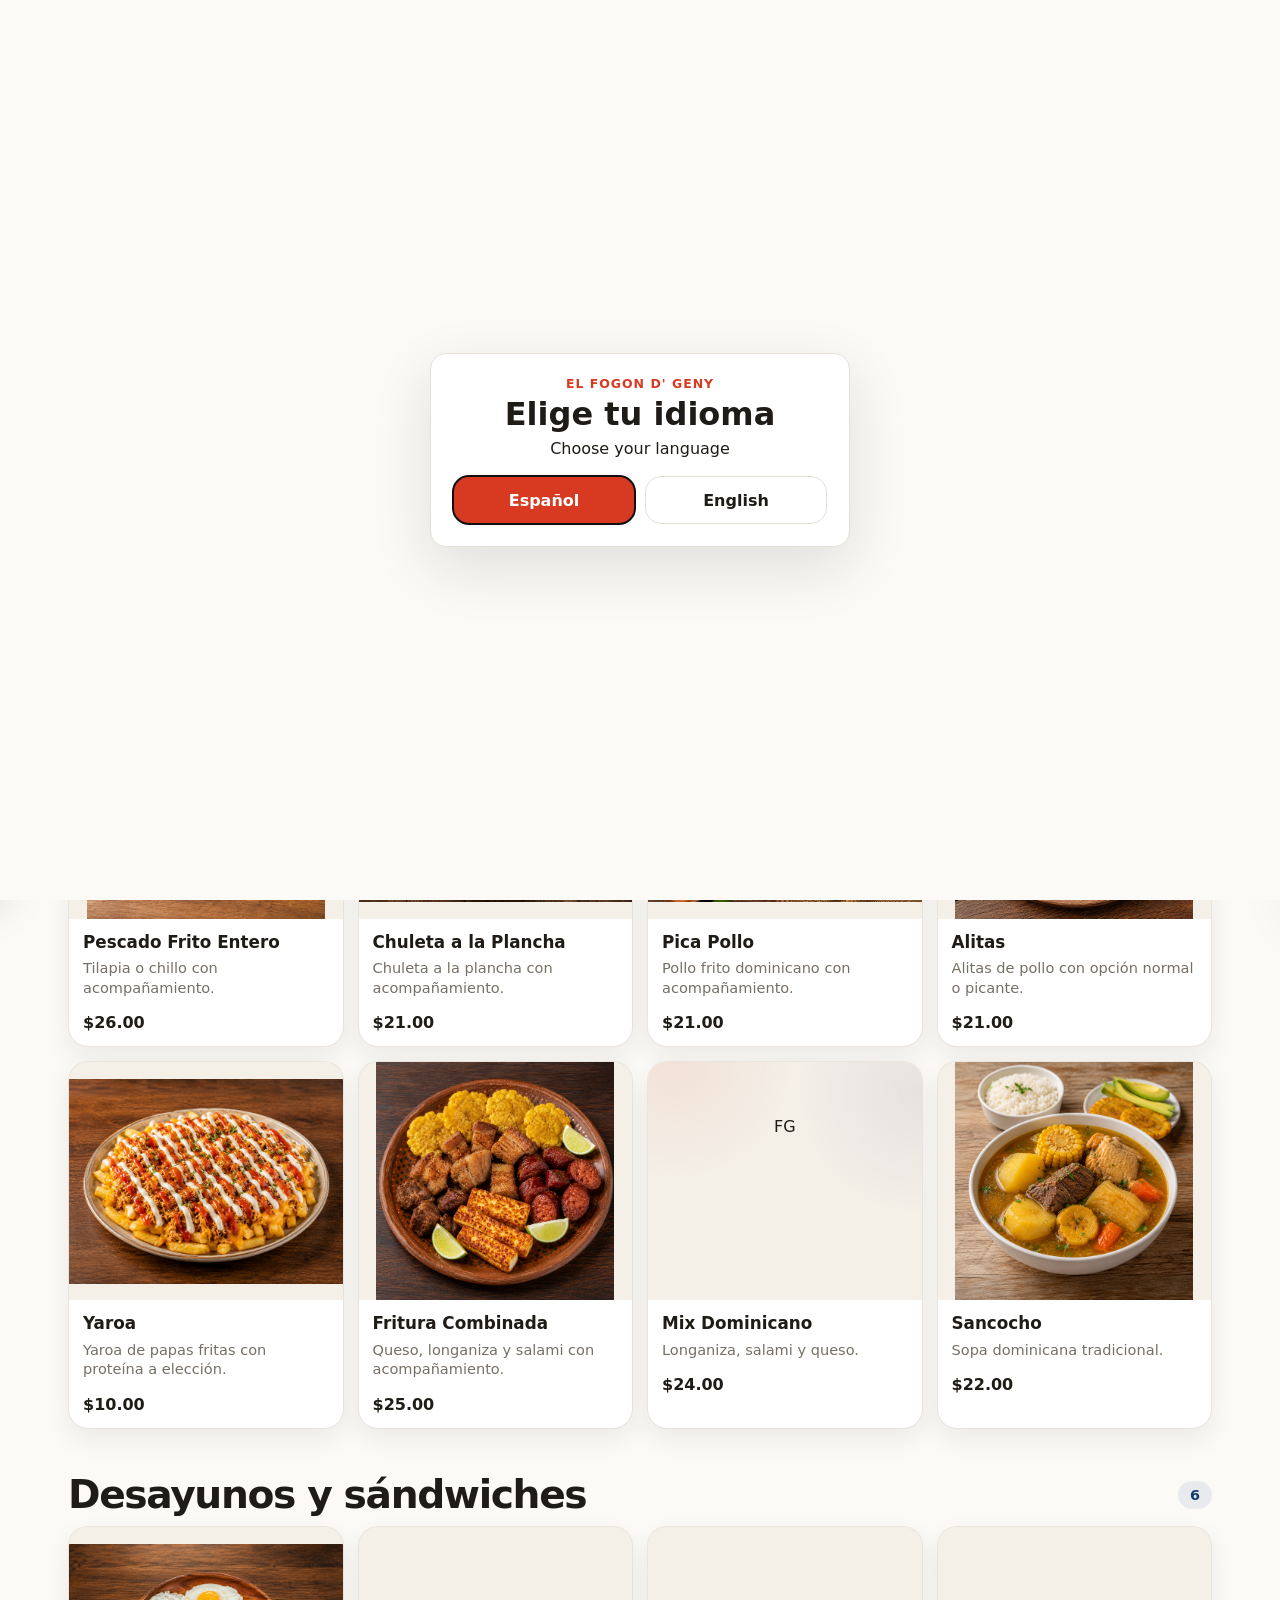
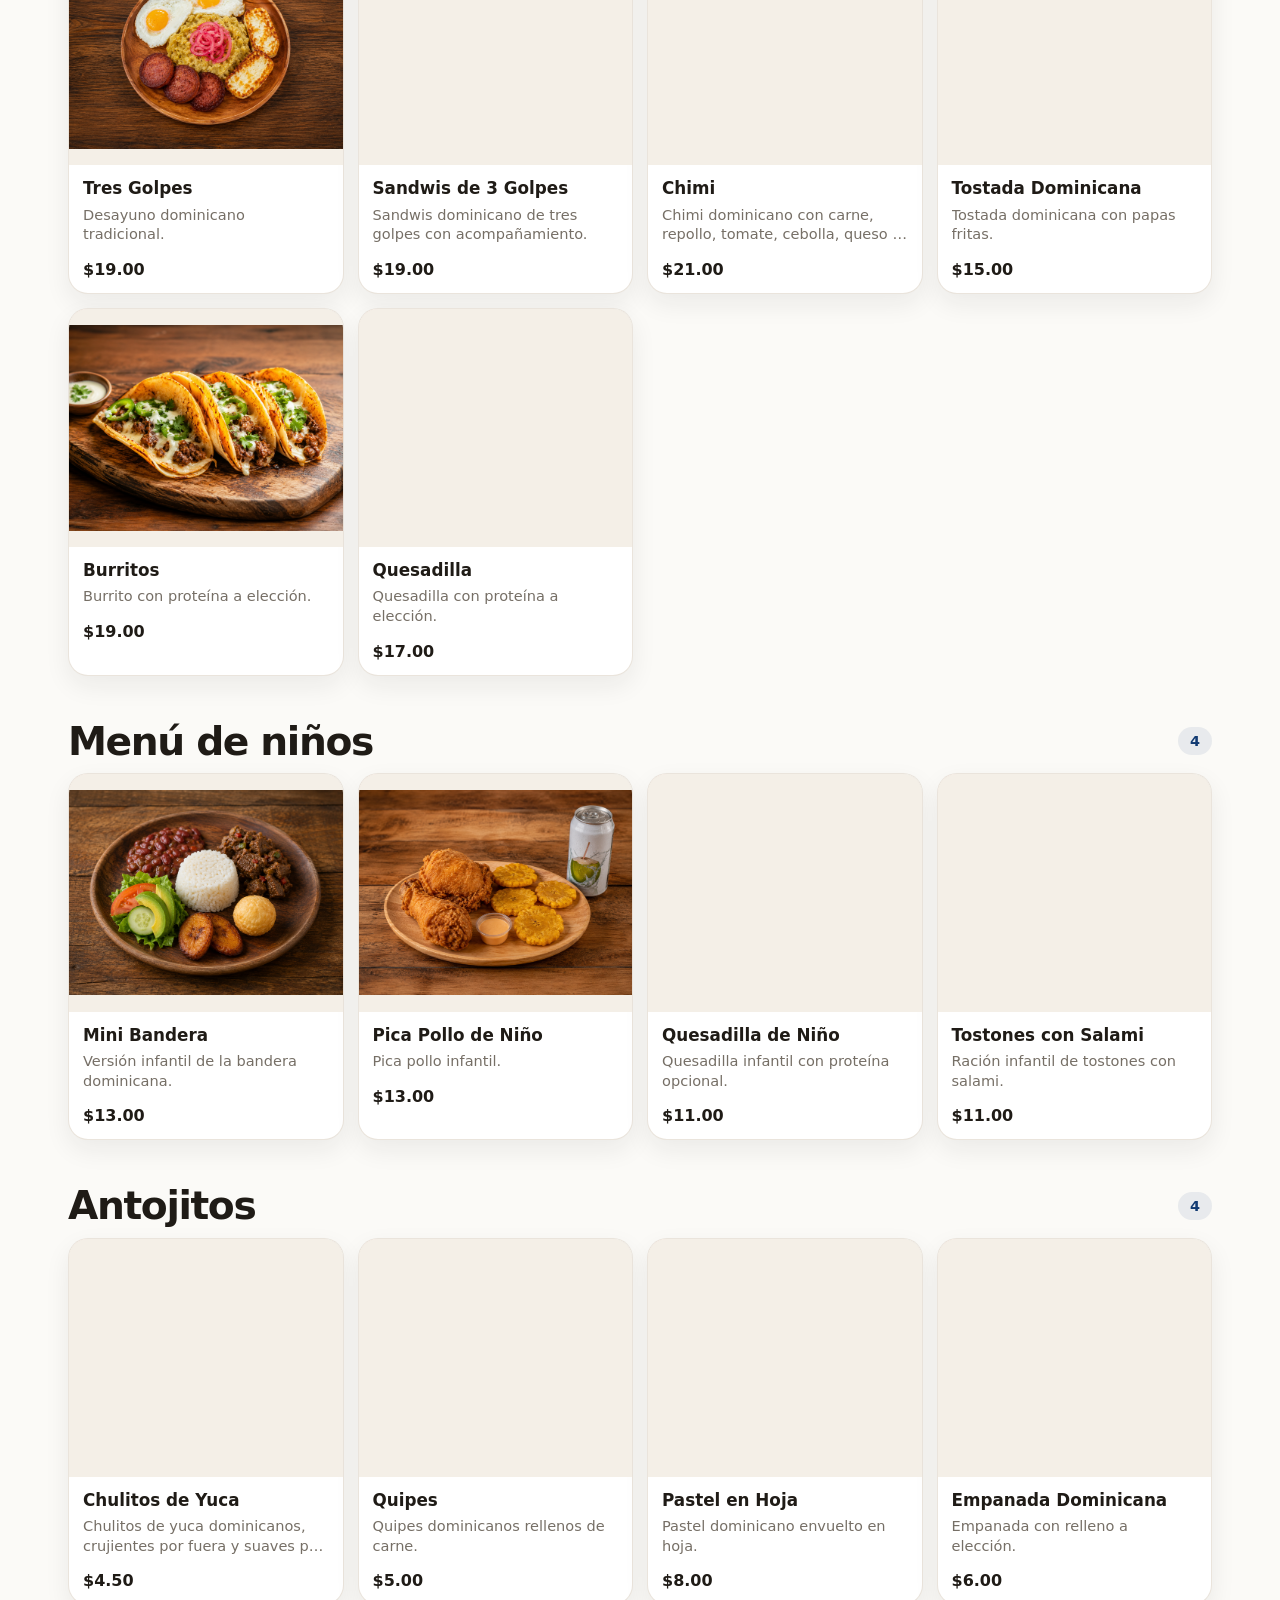
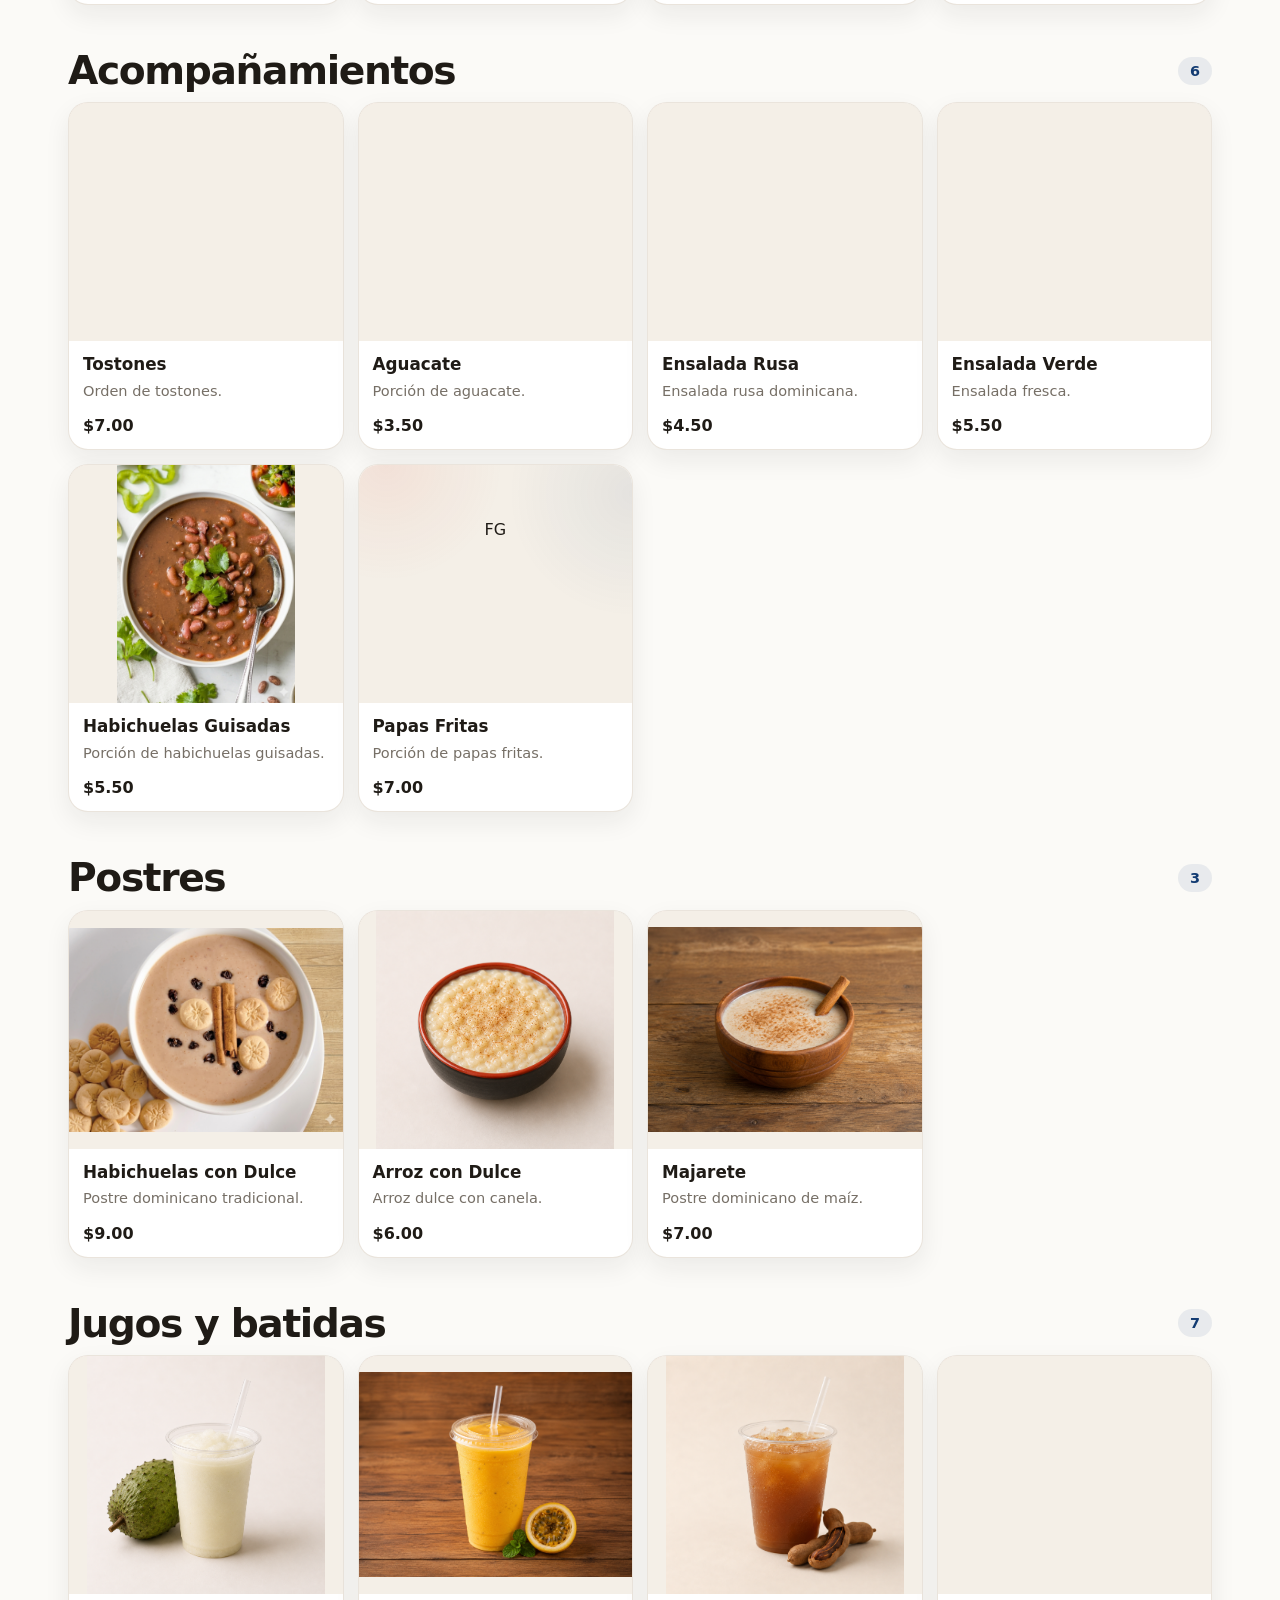
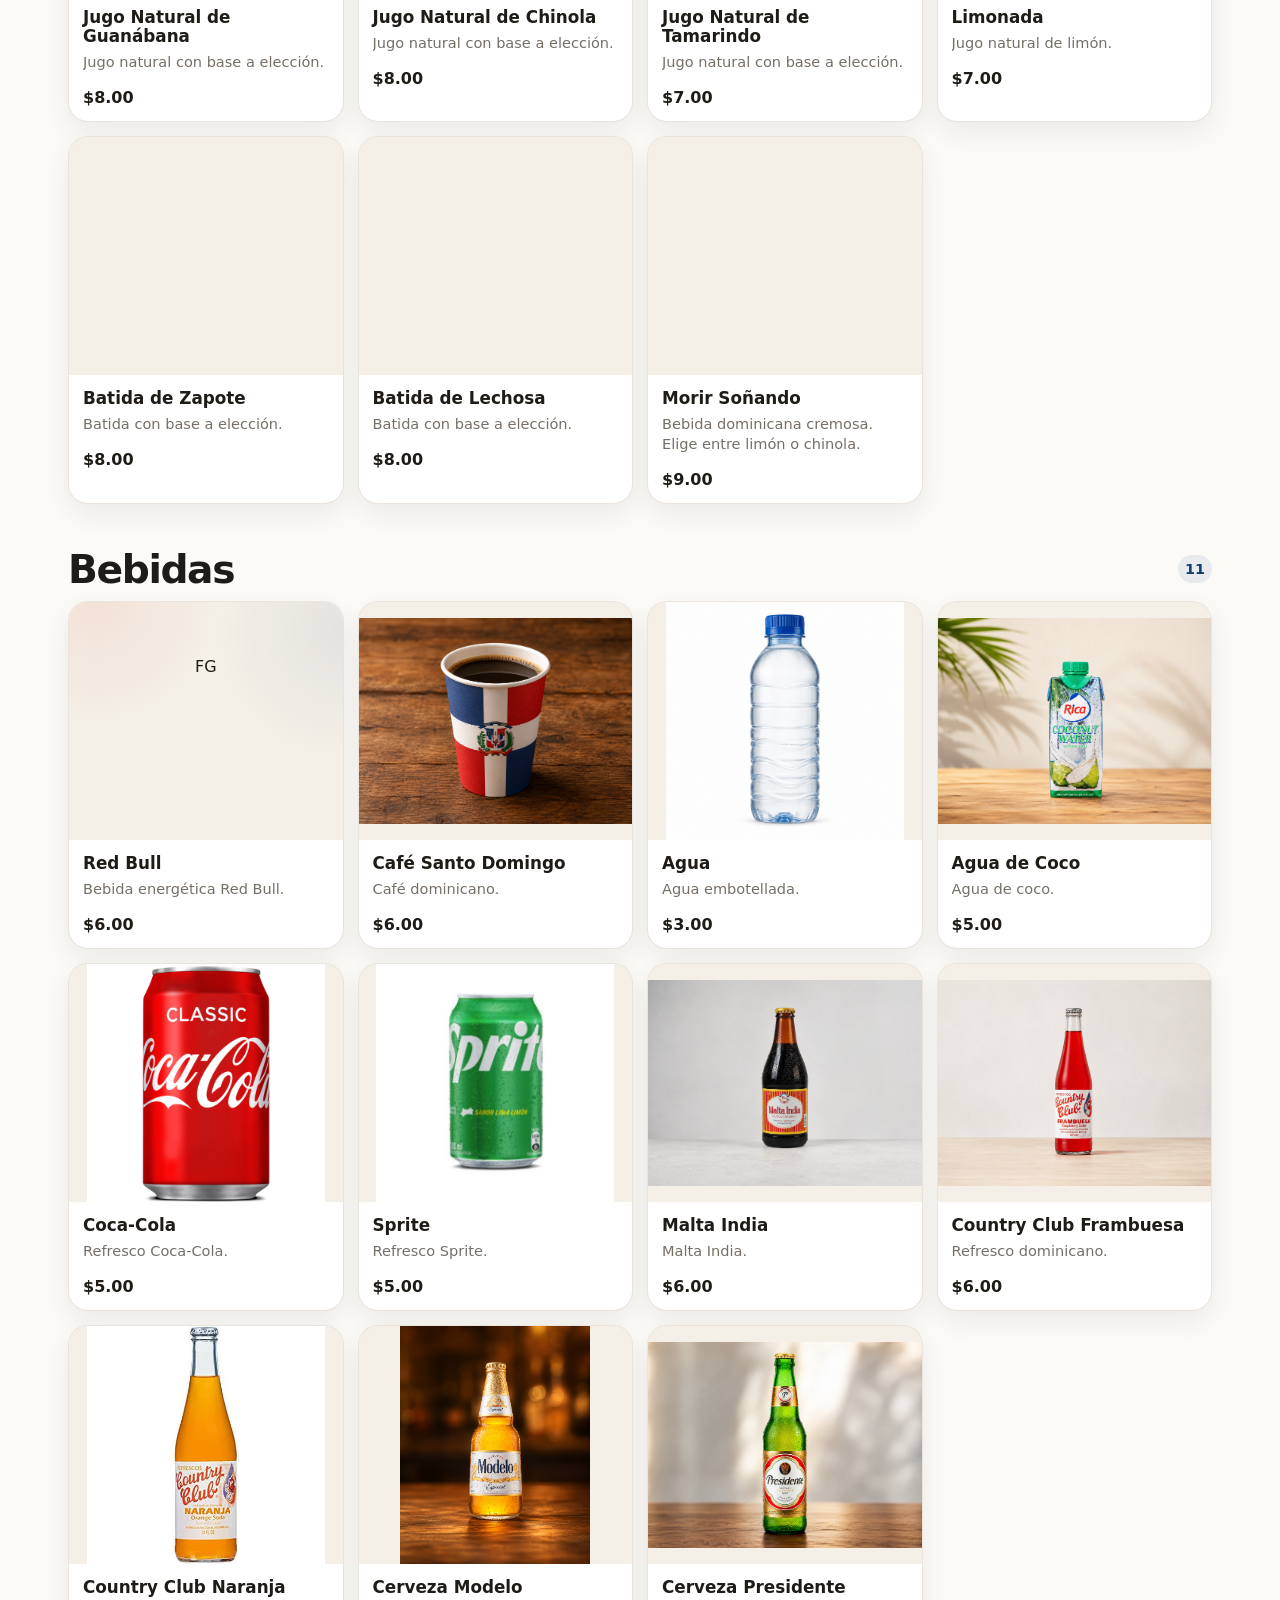
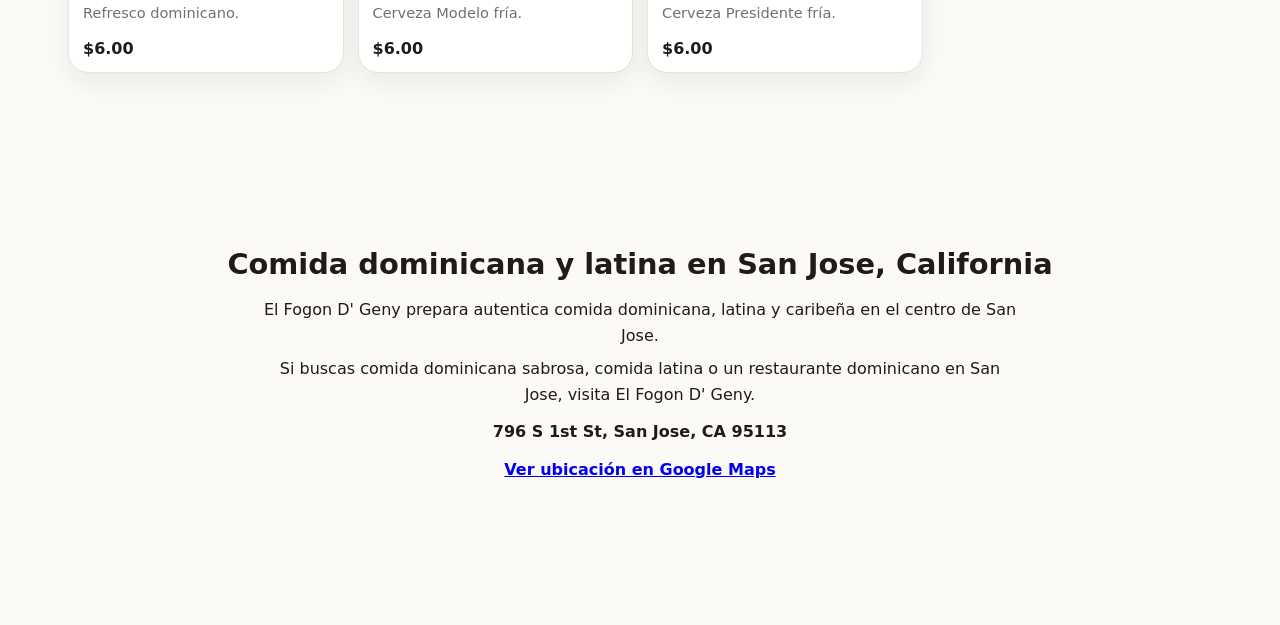
==== index.html @ 8c0c5d0d "Update index.html" ====
<!doctype html>
<html lang="es">
<head>
  <meta charset="utf-8">
  <meta name="viewport" content="width=device-width, initial-scale=1, viewport-fit=cover">
  <meta name="theme-color" content="#fbfaf7">

  <title>Comida Dominicana en San Jose, CA | El Fogon D' Geny</title>
  <meta name="description" content="El Fogon D' Geny ofrece autentica comida dominicana, latina y caribeña en 796 S 1st St, San Jose, CA 95113. Disfruta mofongo, mangu, sancocho, frituras, desayunos y platos tradicionales.">
  <meta name="robots" content="index, follow, max-image-preview:large">
  <link rel="canonical" href="https://el-fongo-geny.github.io/el-fongon-dgeny/">
  <link rel="preconnect" href="https://jjfxjfkomcjgmhjzhwmc.supabase.co" crossorigin>
  <link rel="dns-prefetch" href="//jjfxjfkomcjgmhjzhwmc.supabase.co">

  <meta name="geo.region" content="US-CA">
  <meta name="geo.placename" content="San Jose, California">

  <meta property="og:type" content="website">
  <meta property="og:title" content="El Fogon D' Geny | Comida Dominicana en San Jose">
  <meta property="og:description" content="Autentica comida dominicana en 796 S 1st St, San Jose, CA 95113. Consulta nuestro menu y realiza tu pedido.">
  <meta property="og:url" content="https://el-fongo-geny.github.io/el-fongon-dgeny/">
  <meta property="og:site_name" content="El Fogon D' Geny">
  <meta property="og:locale" content="es_US">
  <meta property="og:image" content="https://el-fongo-geny.github.io/el-fongon-dgeny/assets/images/logo.png">

  <meta name="twitter:card" content="summary_large_image">
  <meta name="twitter:title" content="El Fogon D' Geny | Comida Dominicana en San Jose">
  <meta name="twitter:description" content="Autentica comida dominicana en San Jose, California.">
  <meta name="twitter:image" content="https://el-fongo-geny.github.io/el-fongon-dgeny/assets/images/logo.png">

  <link rel="stylesheet" href="style.css?v=103.2-v102-drawer-long-handle">

  <script type="application/ld+json">
  {
    "@context": "https://schema.org",
    "@type": "Restaurant",
    "@id": "https://el-fongo-geny.github.io/el-fongon-dgeny/#restaurant",
    "name": "El Fogon D' Geny",
    "description": "Restaurante de autentica comida dominicana, latina y caribeña en San Jose, California. Especialistas en mofongo, mangu, sancocho, frituras y platos tradicionales dominicanos.",
    "url": "https://el-fongo-geny.github.io/el-fongon-dgeny/",
    "menu": "https://el-fongo-geny.github.io/el-fongon-dgeny/",
    "image": "https://el-fongo-geny.github.io/el-fongon-dgeny/assets/images/logo.png",
    "logo": "https://el-fongo-geny.github.io/el-fongon-dgeny/assets/images/logo.png",
    "servesCuisine": ["Dominican", "Caribbean", "Latin American"],
    "keywords": "comida dominicana en San Jose, restaurante dominicano, comida latina, comida caribeña, mofongo, mangu, sancocho, comida sabrosa en San Jose",
    "priceRange": "$$",
    "address": {
      "@type": "PostalAddress",
      "streetAddress": "796 S 1st St",
      "addressLocality": "San Jose",
      "addressRegion": "CA",
      "postalCode": "95113",
      "addressCountry": "US"
    },
    "hasMap": "https://www.google.com/maps/search/?api=1&query=796+S+1st+St,+San+Jose,+CA+95113",
    "areaServed": {
      "@type": "City",
      "name": "San Jose"
    }
  }
  </script>

  <style>
  /* Carrito visual premium */
  .cart-fab {
    display: inline-flex;
    align-items: center;
    justify-content: center;
    gap: 10px;
    overflow: hidden;
    position: fixed;
    isolation: isolate;
  }

  .cart-fab::before {
    content: "";
    position: absolute;
    inset: -40% -80%;
    background: linear-gradient(115deg, transparent 35%, rgba(255,255,255,.38) 48%, transparent 62%);
    transform: translateX(-55%);
    animation: cartShine 4.8s ease-in-out infinite;
    pointer-events: none;
    z-index: -1;
  }

  .cart-icon-wrap {
    width: 42px;
    height: 42px;
    flex: 0 0 42px;
    display: grid;
    place-items: center;
    border-radius: 999px;
    background:
      radial-gradient(circle at 32% 24%, rgba(255,255,255,.95) 0 12%, rgba(255,255,255,.36) 13% 27%, transparent 28%),
      linear-gradient(145deg, #ffe7b4 0%, #ffb347 42%, #df1f2d 100%);
    box-shadow:
      inset 0 1px 0 rgba(255,255,255,.72),
      inset 0 -10px 18px rgba(99,25,8,.22),
      0 10px 24px rgba(112,32,12,.28);
    position: relative;
  }

  .cart-icon-wrap::after {
    content: "";
    position: absolute;
    inset: 6px;
    border-radius: inherit;
    border: 1px solid rgba(255,255,255,.42);
    pointer-events: none;
  }

  .cart-svg {
    width: 25px;
    height: 25px;
    color: #fffaf2;
    filter: drop-shadow(0 2px 2px rgba(79,20,8,.38));
  }

  #cartCount {
    min-width: 28px;
    height: 28px;
    padding: 0 8px;
    display: inline-flex;
    align-items: center;
    justify-content: center;
    border-radius: 999px;
    background: linear-gradient(180deg, #ffffff 0%, #fff1d2 100%);
    color: #7a2409;
    font-weight: 900;
    box-shadow: inset 0 1px 0 rgba(255,255,255,.9), 0 4px 10px rgba(0,0,0,.18);
  }

  @keyframes cartShine {
    0%, 55% { transform: translateX(-65%); opacity: 0; }
    70% { opacity: 1; }
    100% { transform: translateX(65%); opacity: 0; }
  }

  @media (max-width: 560px) {
    .cart-fab { gap: 8px; }
    .cart-icon-wrap { width: 38px; height: 38px; flex-basis: 38px; }
    .cart-svg { width: 23px; height: 23px; }
  }

  /* Información local para buscadores y asistentes de IA.
     No altera el menú, carrito ni paneles. */
  .seo-local-content {
    max-width: 920px;
    margin: 26px auto 120px;
    padding: 22px;
    line-height: 1.6;
    text-align: center;
  }

  .seo-local-content h2 {
    margin: 0 0 10px;
    font-size: clamp(1.25rem, 4vw, 1.8rem);
  }

  .seo-local-content p {
    max-width: 760px;
    margin: 8px auto;
  }

  .seo-local-content address {
    margin: 12px 0;
    font-style: normal;
    font-weight: 800;
  }

  .seo-local-content a {
    font-weight: 800;
    text-decoration: underline;
  }

  /* Los pasos del checkout deben ser mutuamente excluyentes.
     El atributo hidden debe ganar incluso frente a display:grid. */
  #paymentModal [hidden] {
    display: none !important;
  }

  .order-thanks-step {
    display: grid;
    gap: 14px;
    text-align: center;
  }

  .order-thanks-icon {
    display: grid;
    place-items: center;
    width: 68px;
    height: 68px;
    margin: 0 auto 4px;
    border-radius: 999px;
    background: #eaf7f0;
    color: #1f7a4d;
    font-size: 2rem;
    font-weight: 900;
  }

  .order-thanks-step h2,
  .order-thanks-step p {
    margin: 0;
  }

  .order-thanks-number {
    font-weight: 900;
    font-size: 1.1rem;
  }

  .order-thanks-delay {
    border-radius: 12px;
    padding: 12px;
    background: #fff6e7;
    color: #8a520f;
    font-weight: 750;
    line-height: 1.45;
  }

  </style>
</head>

<body>
  <div id="languageGate" class="language-gate" role="dialog" aria-modal="true" aria-hidden="false">
    <div class="language-card">
      <p class="eyebrow">El Fogon D' Geny</p>
      <h1>Elige tu idioma</h1>
      <p>Choose your language</p>
      <div class="language-actions">
        <button class="primary-btn" data-set-lang="es">Español</button>
        <button class="secondary-btn" data-set-lang="en">English</button>
      </div>
    </div>
  </div>

  <header class="site-header">
    <div class="brand-heading">
      <img class="brand-logo" src="assets/images/logo.png" alt="El Fogon D' Geny" onerror="this.hidden=true">
      <div class="brand-copy">
        <p class="eyebrow">El Fogon D' Geny</p>
        <h1 data-i18n="heroTitle">Haz tu pedido</h1>
        <div class="hero-trust-row" aria-label="Ventajas del pedido">
          <span>Preparado al momento</span>
          <span>Pedido directo</span>
          <span>Recogida sencilla</span>
        </div>
      </div>
    </div>
    <div class="header-actions">
      <button id="themeToggleBtn" class="theme-toggle" type="button" aria-pressed="false" data-i18n="darkMode">Modo oscuro</button>
      <div class="lang-switch" aria-label="Language">
        <button data-set-lang="es">ES</button>
        <button data-set-lang="en">EN</button>
      </div>
    </div>
  </header>

  <button id="categoryDrawerToggle" class="category-drawer-toggle category-drawer-handle" type="button" aria-label="Abrir categorías" aria-controls="categoryDrawer">
    <span class="category-drawer-arrow" aria-hidden="true">›</span>
  </button>

  <div id="categoryDrawerBackdrop" class="category-drawer-backdrop" hidden></div>
  <aside id="categoryDrawer" class="category-drawer" aria-hidden="true" aria-label="Categorías del menú">
    <div class="category-drawer-head">
      <div>
        <p class="eyebrow">El Fogón D' Geny</p>
        <h2>Categorías</h2>
      </div>
      <button id="categoryDrawerClose" class="icon-btn" type="button" aria-label="Ocultar categorías">×</button>
    </div>
    <nav id="categoryTabs" class="category-tabs category-drawer-list" aria-label="Categorías"></nav>
  </aside>

  <main class="menu-shell">
    <section id="menuGrid" class="menu-grid" aria-live="polite"></section>
  </main>

  <section class="seo-local-content" aria-labelledby="seoLocalTitle">
    <h2 id="seoLocalTitle" data-business-setting="footer_title">Comida dominicana y latina en San Jose, California</h2>

    <p id="seoParagraph1" data-business-setting="footer_paragraph_1">
      El Fogon D' Geny prepara autentica comida dominicana, latina y caribeña
      en el centro de San Jose. Nuestro menu incluye mofongo, mangu, sancocho,
      frituras dominicanas, carnes, arroces, habichuelas, desayunos y jugos naturales.
    </p>

    <p id="seoParagraph2" data-business-setting="footer_paragraph_2">
      Si buscas comida dominicana sabrosa, comida latina o un restaurante
      dominicano en San Jose, visita El Fogon D' Geny.
    </p>

    <address id="businessAddress" data-business-setting="address">796 S 1st St, San Jose, CA 95113</address>

    <a
      id="businessMapsLink"
      href="https://www.google.com/maps/search/?api=1&amp;query=El+Fogon+D%27+Geny+796+S+1st+St+San+Jose+CA+95113"
      target="_blank"
      rel="noopener noreferrer"
    >
      <span id="businessMapsLabel" data-business-setting="maps_label">Ver ubicacion en Google Maps</span>
    </a>
  </section>


  <button id="cartFab" class="cart-fab" type="button" aria-label="Abrir carrito de compra" title="Abrir carrito">
    <span class="cart-icon-wrap" aria-hidden="true">
      <svg class="cart-svg" viewBox="0 0 64 64" fill="none" xmlns="http://www.w3.org/2000/svg">
        <path d="M18 19.5h37l-4.6 20.1c-.7 3.1-3.4 5.3-6.6 5.3H26.6c-3.1 0-5.8-2.1-6.6-5.1L13.6 14H7.5" stroke="currentColor" stroke-width="5.4" stroke-linecap="round" stroke-linejoin="round"/>
        <path d="M24.5 28.5h24.8M27 36h19.7" stroke="currentColor" stroke-width="4" stroke-linecap="round" opacity=".86"/>
        <circle cx="27.5" cy="52" r="4.7" fill="currentColor"/>
        <circle cx="46" cy="52" r="4.7" fill="currentColor"/>
        <path d="M47 15.2c4.2 1.3 6.3 3.8 7.2 7.1" stroke="currentColor" stroke-width="3.4" stroke-linecap="round" opacity=".7"/>
      </svg>
    </span>
    <span class="cart-label" data-i18n="cart">Carrito</span>
    <strong id="cartCount">0</strong>
  </button>

  <aside id="cartPanel" class="cart-panel" aria-hidden="true">
    <div class="cart-header">
      <h2 data-i18n="yourOrder">Tu pedido</h2>
      <button id="closeCartBtn" class="icon-btn" type="button" aria-label="Cerrar">×</button>
    </div>
    <div id="cartItems" class="cart-items"></div>
    <div class="cart-summary">
      <div><span data-i18n="subtotal">Subtotal</span><strong id="subtotalValue">$0.00</strong></div>
      <div id="taxSummaryRow" hidden><span id="taxSummaryLabel">Impuesto</span><strong id="taxValue">$0.00</strong></div>
      <div class="total-row"><span>Total</span><strong id="totalValue">$0.00</strong></div>
    </div>
    <p id="orderingStatusNotice" class="ordering-status-notice" role="status" hidden></p>
    <form id="checkoutForm" class="checkout-form">
      <label>
        <span data-i18n="name">Nombre</span>
        <input id="customerName" type="text" autocomplete="name" required>
      </label>
      <label>
        <span data-i18n="phone">Teléfono</span>
        <input id="customerPhone" type="tel" inputmode="tel" autocomplete="tel" placeholder="(650) 000-0000" required>
      </label>
      <p class="form-note" data-i18n="phoneNote">El teléfono es obligatorio. Te avisaremos por WhatsApp cuando tu pedido esté listo.</p>
      <button class="primary-btn full" type="submit" data-i18n="sendOrder">Continuar al pago</button>
    </form>
  </aside>

  <div id="modalBackdrop" class="modal-backdrop" hidden></div>
  <section id="productModal" class="product-modal" aria-hidden="true"></section>

  <section id="kioskActivationModal" class="kiosk-activation-modal" aria-hidden="true" hidden>
    <div class="kiosk-activation-card">
      <p class="eyebrow">Seguridad del kiosco</p>
      <h2>Vincular esta pantalla</h2>
      <p>Esta URL corresponde a <strong id="kioskActivationId">kiosk</strong>.</p>
      <form id="kioskActivationForm">
        <label>
          <span>Código de 8 dígitos</span>
          <input id="kioskActivationCode" type="text" inputmode="numeric" autocomplete="one-time-code" pattern="[0-9]{8}" maxlength="8" placeholder="00000000" required>
        </label>
        <p id="kioskActivationMessage" class="kiosk-activation-message" role="status"></p>
        <button class="primary-btn full" type="submit">Vincular kiosco</button>
        <button id="cancelKioskActivationBtn" class="secondary-btn full" type="button">Cerrar</button>
      </form>
      <p class="form-note">Solo aparece en URLs que contienen <code>?kiosk=...</code>. Después de vincular, la credencial permanece en este dispositivo y las sesiones se renuevan automáticamente.</p>
    </div>
  </section>

  <section id="paymentModal" class="payment-modal" aria-hidden="true">
    <div class="payment-card">
      <div id="orderTypeStep">
        <h2 data-i18n="orderTypeTitle">¿Es para aquí o para llevar?</h2>
        <div class="payment-step-actions">
          <button class="primary-btn full" type="button" data-order-type="dine-in" data-i18n="dineIn">Para aquí</button>
          <button class="secondary-btn full" type="button" data-order-type="takeout" data-i18n="takeout">Para llevar</button>
        </div>
      </div>
      <div id="paymentMethodStep" hidden>
        <h2 data-i18n="paymentTitle">Elige cómo pagar</h2>
        <p data-i18n="paymentSubtitle">La tarjeta se cobrará ahora en Clover.</p>
        <div class="payment-step-actions">
          <button class="primary-btn full" type="button" data-payment="card" data-i18n="cardAtWindow">Pagar con tarjeta</button>
          <button class="secondary-btn full" type="button" data-payment="cash" data-i18n="cashAtWindow">Pagar en efectivo en ventanilla</button>
          <button class="secondary-btn full" type="button" data-close-payment-menu>Volver al menú</button>
        </div>
      </div>

      
      <div id="kioskPaymentStep" class="kiosk-payment-step" hidden>
        <div class="kiosk-payment-spinner" aria-hidden="true"></div>
        <p class="eyebrow">Clover</p>
        <h2 id="kioskPaymentTitle">Realiza el pago en el dispositivo Clover</h2>
        <p id="kioskPaymentMessage">Acerca, inserta o desliza tu tarjeta. No cierres esta pantalla.</p>
        <strong id="kioskPaymentTotal">$0.00</strong>
        <button id="cancelKioskPaymentButton" class="secondary-btn full" type="button">Cancelar pago y volver al menú</button>
      </div>

<div id="orderThanksStep" class="order-thanks-step" hidden>
        <div class="order-thanks-icon" aria-hidden="true">✓</div>
        <h2 id="orderThanksTitle">Gracias por tu pedido</h2>
        <p id="orderThanksMessage">
          Te informaremos por WhatsApp cuando tu pedido esté listo.
        </p>
        <p id="orderThanksNumber" class="order-thanks-number"></p>
        <p id="orderThanksDelay" class="order-thanks-delay" hidden></p>
        <button
          id="closeOrderThanksBtn"
          class="primary-btn full"
          type="button"
        >
          Cerrar
        </button>
      </div>
    </div>
  </section>

  <script src="https://cdn.jsdelivr.net/npm/@supabase/supabase-js@2"></script>
  <script src="supabase-config.js?v=18-mobile-fixed"></script>
  <script src="supabase-client.js?v=102-kiosk-idempotency-mobile-categories"></script>
  <script src="backend-config.js?v=18-mobile-fixed"></script>
  <script src="menu-data.js?v=60-public-catalog"></script>
  <script src="app.js?v=103-menu-repair-category-bar"></script>
</body>
</html>
---- style.css ----
:root {
  --bg: #fbfaf7;
  --surface: #ffffff;
  --ink: #1f1b16;
  --muted: #766f66;
  --line: #e7e0d7;
  --accent: #d83a21;
  --accent-dark: #aa2b18;
  --ok: #167a3b;
  --shadow: 0 20px 60px rgba(31, 27, 22, 0.12);
  --soft-shadow: 0 10px 28px rgba(31, 27, 22, 0.08);
  --radius: 22px;
  --radius-sm: 16px;
  color-scheme: light;
  font-family: Inter, ui-sans-serif, system-ui, -apple-system, BlinkMacSystemFont, "Segoe UI", sans-serif;
}

body.dark-mode {
  --bg: #101010;
  --surface: #181818;
  --ink: #f7f2ea;
  --muted: #beb5a9;
  --line: #33302c;
  --accent: #ff5a3c;
  --accent-dark: #d83a21;
  --shadow: 0 20px 60px rgba(0, 0, 0, 0.45);
  --soft-shadow: 0 14px 34px rgba(0, 0, 0, 0.35);
  color-scheme: dark;
}

body.dark-mode .language-card,
body.dark-mode input,
body.dark-mode textarea,
body.dark-mode .search-input,
body.dark-mode .icon-btn,
body.dark-mode .secondary-btn {
  background: #202020;
  color: var(--ink);
  border-color: var(--line);
}

body.dark-mode .product-image {
  background: linear-gradient(135deg, #1f1f1f, #2b241f);
}

body.dark-mode .site-header,
body.dark-mode .cart-panel,
body.dark-mode .modal-sheet,
body.dark-mode .payment-card,
body.dark-mode .product-trigger,
body.dark-mode .category-tabs button,
body.dark-mode .lang-switch,
body.dark-mode .theme-toggle {
  background: var(--surface);
  color: var(--ink);
  border-color: var(--line);
}

body.dark-mode .product-info p,
body.dark-mode .subtitle,
body.dark-mode .form-note,
body.dark-mode .category-title span,
body.dark-mode .cart-item p,
body.dark-mode .modal-hero p {
  color: var(--muted);
}

body.dark-mode .lang-switch button.active,
body.dark-mode .category-tabs button.active {
  background: #f7f2ea;
  color: #101010;
}


* {
  box-sizing: border-box;
}

html {
  background: var(--bg);
  color: var(--ink);
  -webkit-text-size-adjust: 100%;
}

body {
  margin: 0;
  min-height: 100svh;
  background:
    radial-gradient(circle at top left, color-mix(in srgb, var(--accent) 9%, transparent), transparent 28rem),
    var(--bg);
}

body.modal-open {
  overflow: hidden;
}

button,
input,
textarea {
  font: inherit;
}

button {
  cursor: pointer;
}

.site-header {
  display: flex;
  align-items: flex-start;
  justify-content: space-between;
  gap: 20px;
  max-width: 1180px;
  margin: 0 auto;
  padding: max(22px, env(safe-area-inset-top)) 132px 18px 18px;
}

.eyebrow {
  margin: 0 0 4px;
  color: var(--accent);
  font-size: 0.78rem;
  font-weight: 800;
  letter-spacing: 0.08em;
  text-transform: uppercase;
}

h1,
h2,
p {
  margin-top: 0;
}

.site-header h1 {
  margin-bottom: 4px;
  font-size: clamp(2rem, 7vw, 4.2rem);
  line-height: 0.95;
}

.subtitle {
  margin-bottom: 0;
  color: var(--muted);
  font-size: 1rem;
}

.header-actions {
  display: flex;
  align-items: center;
  gap: 10px;
  flex-wrap: wrap;
  justify-content: flex-end;
}

.theme-toggle {
  min-height: 46px;
  border: 1px solid var(--line);
  border-radius: 999px;
  padding: 0 14px;
  background: var(--surface);
  color: var(--ink);
  font-weight: 900;
  white-space: nowrap;
}

.lang-switch {
  display: flex;
  padding: 4px;
  border: 1px solid var(--line);
  border-radius: 999px;
  background: var(--surface);
}

.lang-switch button {
  min-width: 44px;
  min-height: 38px;
  border: 0;
  border-radius: 999px;
  background: transparent;
  color: var(--muted);
  font-weight: 800;
}

.lang-switch button.active {
  background: var(--ink);
  color: white;
}

.menu-shell {
  max-width: 1180px;
  margin: 0 auto;
  padding: 0 18px 120px;
}

.category-tabs {
  position: sticky;
  top: 0;
  z-index: 8;
  display: flex;
  gap: 8px;
  overflow-x: auto;
  margin: 0 -18px 16px;
  padding: 12px 18px;
  background: color-mix(in srgb, var(--bg) 92%, transparent);
  backdrop-filter: blur(14px);
  scrollbar-width: none;
}

.category-tabs::-webkit-scrollbar {
  display: none;
}

.category-tabs button {
  flex: 0 0 auto;
  min-height: 42px;
  border: 1px solid var(--line);
  border-radius: 999px;
  padding: 0 15px;
  background: var(--surface);
  color: var(--ink);
  font-weight: 800;
  white-space: nowrap;
}

.category-tabs button.active {
  border-color: var(--ink);
  background: var(--ink);
  color: #fff;
}

.menu-grid {
  display: grid;
  gap: 28px;
}

.category-section {
  scroll-margin-top: 78px;
}

.category-title {
  display: flex;
  align-items: end;
  justify-content: space-between;
  gap: 12px;
  margin: 6px 0 12px;
  padding-top: 4px;
}

.category-title h2 {
  margin: 0;
  font-size: clamp(1.55rem, 4vw, 2.45rem);
  line-height: 1;
}

.category-title span {
  color: var(--muted);
  font-size: 0.9rem;
  font-weight: 800;
}

.category-products {
  display: grid;
  grid-template-columns: repeat(auto-fill, minmax(230px, 1fr));
  gap: 14px;
}

.product-card {
  min-width: 0;
}

.product-trigger {
  display: grid;
  width: 100%;
  height: 100%;
  grid-template-rows: auto 1fr;
  padding: 0;
  overflow: hidden;
  border: 1px solid var(--line);
  border-radius: var(--radius-sm);
  background: var(--surface);
  color: inherit;
  text-align: left;
  box-shadow: var(--soft-shadow);
  transition: transform 160ms ease, box-shadow 160ms ease, border-color 160ms ease;
}

.product-trigger:hover {
  transform: translateY(-2px);
  border-color: color-mix(in srgb, var(--accent) 45%, var(--line));
}

.product-trigger:disabled {
  cursor: not-allowed;
  opacity: 0.56;
}

.product-image {
  position: relative;
  display: grid;
  place-items: center;
  aspect-ratio: 1.15 / 1;
  width: 100%;
  overflow: hidden;
  background: linear-gradient(135deg, #f4efe8, #fffaf0);
}

.product-image::after {
  content: "Sin imagen";
  color: #9d9284;
  font-size: 0.85rem;
  font-weight: 800;
}

.product-image img {
  position: absolute;
  inset: 0;
  z-index: 1;
  width: 100%;
  height: 100%;
  object-fit: cover;
}

.product-image:has(img)::after {
  content: "";
}

.product-image.large {
  border-radius: var(--radius-sm);
}

.product-info {
  display: flex;
  flex-direction: column;
  justify-content: space-between;
  gap: 16px;
  min-width: 0;
  padding: 14px;
}

.product-info h2 {
  margin-bottom: 6px;
  font-size: 1.05rem;
  line-height: 1.15;
}

.product-info p {
  display: -webkit-box;
  margin-bottom: 0;
  overflow: hidden;
  color: var(--muted);
  font-size: 0.91rem;
  line-height: 1.35;
  -webkit-box-orient: vertical;
  -webkit-line-clamp: 2;
}

.price-row {
  display: flex;
  align-items: center;
  justify-content: space-between;
  gap: 8px;
}

.price-row span {
  color: var(--accent);
  font-size: 0.84rem;
  font-weight: 800;
}

.cart-fab {
  position: fixed;
  top: max(16px, env(safe-area-inset-top));
  right: 18px;
  bottom: auto;
  z-index: 32;
  display: flex;
  align-items: center;
  gap: 12px;
  min-height: 54px;
  border: 0;
  border-radius: 999px;
  padding: 0 18px;
  background: var(--accent);
  color: white;
  box-shadow: var(--shadow);
  font-weight: 900;
}

.cart-fab strong {
  display: grid;
  place-items: center;
  min-width: 28px;
  height: 28px;
  border-radius: 50%;
  background: rgba(255, 255, 255, 0.22);
}

.cart-panel {
  position: fixed;
  top: 0;
  right: 0;
  z-index: 30;
  display: flex;
  flex-direction: column;
  width: min(440px, 100%);
  height: 100svh;
  padding: max(16px, env(safe-area-inset-top)) 16px max(16px, env(safe-area-inset-bottom));
  background: var(--surface);
  box-shadow: var(--shadow);
  transform: translateX(105%);
  transition: transform 180ms ease;
}

.cart-panel[aria-hidden="false"] {
  transform: translateX(0);
}

.cart-header,
.section-title,
.order-head,
.order-total {
  display: flex;
  align-items: center;
  justify-content: space-between;
  gap: 12px;
}

.icon-btn {
  display: grid;
  place-items: center;
  width: 44px;
  height: 44px;
  border: 1px solid var(--line);
  border-radius: 50%;
  background: white;
  color: var(--ink);
  font-size: 1.5rem;
  line-height: 1;
}

.cart-items {
  flex: 1;
  overflow: auto;
  padding: 10px 0;
}

.cart-item {
  display: grid;
  grid-template-columns: 1fr auto;
  gap: 12px;
  padding: 14px 0;
  border-bottom: 1px solid var(--line);
}

.cart-item p {
  margin: 4px 0 0;
  color: var(--muted);
  font-size: 0.87rem;
}

.text-btn {
  display: block;
  margin-top: 8px;
  border: 0;
  background: transparent;
  color: var(--accent);
  font-weight: 800;
}

.cart-summary {
  display: grid;
  gap: 8px;
  padding: 12px 0;
  border-top: 1px solid var(--line);
}

.cart-summary div {
  display: flex;
  justify-content: space-between;
}

.total-row {
  font-size: 1.2rem;
  font-weight: 900;
}

.checkout-form,
.product-form {
  display: grid;
  gap: 12px;
}

label span,
legend {
  font-weight: 900;
}

input,
textarea,
.search-input {
  width: 100%;
  border: 1px solid var(--line);
  border-radius: var(--radius-sm);
  padding: 12px;
  background: white;
  color: var(--ink);
}

.form-note {
  margin: 0;
  color: var(--muted);
  font-size: 0.85rem;
  line-height: 1.35;
}

.primary-btn,
.secondary-btn {
  min-height: 48px;
  border-radius: var(--radius-sm);
  padding: 0 16px;
  font-weight: 900;
}

.primary-btn {
  border: 0;
  background: var(--accent);
  color: white;
}

.primary-btn:active {
  background: var(--accent-dark);
}

.secondary-btn {
  border: 1px solid var(--line);
  background: white;
  color: var(--ink);
}

.full {
  width: 100%;
}

.modal-backdrop {
  position: fixed;
  inset: 0;
  z-index: 35;
  background: rgba(0, 0, 0, 0.34);
}

.product-modal,
.payment-modal {
  position: fixed;
  inset: 0;
  z-index: 40;
  display: none;
  place-items: center;
  padding: 16px;
}

.product-modal[aria-hidden="false"],
.payment-modal[aria-hidden="false"] {
  display: grid;
}

.modal-sheet,
.payment-card {
  position: relative;
  width: min(680px, 100%);
  max-height: min(820px, calc(100svh - 32px));
  overflow: auto;
  border-radius: var(--radius-sm);
  padding: 16px;
  background: var(--surface);
  box-shadow: var(--shadow);
}

.modal-close {
  position: absolute;
  top: 10px;
  right: 10px;
  z-index: 2;
}

.modal-hero {
  display: grid;
  grid-template-columns: minmax(160px, 240px) 1fr;
  gap: 16px;
  align-items: center;
  margin-bottom: 16px;
  padding-right: 48px;
}

.modal-hero h2 {
  margin-bottom: 8px;
  font-size: 1.6rem;
  line-height: 1.05;
}

.modal-hero p {
  color: var(--muted);
}

fieldset {
  display: grid;
  gap: 8px;
  margin: 0;
  border: 1px solid var(--line);
  border-radius: var(--radius-sm);
  padding: 12px;
}

legend {
  padding: 0 4px;
}

legend span {
  color: var(--muted);
  font-size: 0.78rem;
  font-weight: 700;
}

.choice-row {
  display: flex;
  align-items: center;
  gap: 10px;
  min-height: 42px;
  border-radius: var(--radius-sm);
}

.choice-row input {
  width: 20px;
  height: 20px;
}

.notes-label {
  display: grid;
  gap: 6px;
}

.language-gate {
  position: fixed;
  inset: 0;
  z-index: 80;
  display: grid;
  place-items: center;
  padding: 18px;
  background: var(--bg);
}

.language-gate.hidden {
  display: none;
}

.language-card {
  width: min(420px, 100%);
  border: 1px solid var(--line);
  border-radius: var(--radius-sm);
  padding: 22px;
  background: white;
  text-align: center;
  box-shadow: var(--shadow);
}

.language-card h1 {
  margin-bottom: 6px;
}

.language-actions {
  display: grid;
  grid-template-columns: 1fr 1fr;
  gap: 10px;
  margin-top: 18px;
}

.payment-card {
  max-width: 390px;
  display: grid;
  gap: 10px;
}

.empty-state {
  color: var(--muted);
}

.admin-body {
  background: #111;
  color: white;
}

.admin-login {
  display: grid;
  min-height: 100svh;
  place-items: center;
  padding: 18px;
}

.admin-panel {
  max-width: 1280px;
  margin: 0 auto;
  padding: 20px;
}

.admin-header {
  display: flex;
  align-items: center;
  justify-content: space-between;
  gap: 14px;
  margin-bottom: 18px;
}

.admin-grid {
  display: grid;
  grid-template-columns: 1.35fr 0.85fr;
  gap: 16px;
}

.admin-card {
  border: 1px solid rgba(255, 255, 255, 0.12);
  border-radius: var(--radius-sm);
  padding: 16px;
  background: #1c1c1c;
  box-shadow: 0 20px 60px rgba(0, 0, 0, 0.22);
}

.admin-card input {
  background: #111;
  border-color: #333;
  color: white;
}

.orders-list,
.availability-list {
  display: grid;
  gap: 10px;
  margin-top: 12px;
}

.order-card {
  border: 1px solid #303030;
  border-radius: var(--radius-sm);
  padding: 12px;
  background: #151515;
}

.order-card p {
  margin: 4px 0;
  color: #c9c9c9;
}

.order-head span {
  border-radius: 999px;
  padding: 5px 9px;
  background: var(--ok);
  font-size: 0.8rem;
  font-weight: 900;
}

.order-items {
  display: grid;
  gap: 10px;
  margin: 12px 0;
}

.availability-row {
  display: flex;
  align-items: center;
  justify-content: space-between;
  gap: 12px;
  border-bottom: 1px solid #303030;
  padding: 10px 0;
}

.availability-row small {
  display: block;
  color: #a5a5a5;
  font-weight: 500;
}

.availability-row input {
  flex: 0 0 auto;
  width: 24px;
  height: 24px;
}

.error-text {
  color: #ff8b78;
}

@media (max-width: 720px) {
  .site-header {
    align-items: center;
    padding-left: 14px;
    padding-right: 98px;
  }

  .site-header h1 {
    font-size: 2.3rem;
  }

  .subtitle {
    max-width: 260px;
    font-size: 0.93rem;
  }

  .menu-shell {
    padding: 0 12px 104px;
  }

  .category-tabs {
    margin-left: -12px;
    margin-right: -12px;
    padding: 10px 12px;
  }

  .category-tabs button {
    min-height: 40px;
    padding: 0 13px;
    font-size: 0.9rem;
  }

  .menu-grid {
    grid-template-columns: 1fr;
    gap: 10px;
  }

  .product-trigger {
    grid-template-columns: 116px 1fr;
    grid-template-rows: 1fr;
    min-height: 116px;
  }

  .product-image {
    height: 100%;
    aspect-ratio: auto;
  }

  .product-info {
    padding: 12px;
  }

  .product-info h2 {
    font-size: 1rem;
  }

  .product-info p {
    font-size: 0.85rem;
    -webkit-line-clamp: 2;
  }

  .cart-fab {
    top: max(12px, env(safe-area-inset-top));
    right: 12px;
    left: auto;
    justify-content: center;
    min-width: 72px;
    min-height: 48px;
    padding: 0 12px;
  }

  .cart-fab span {
    display: none;
  }

  .cart-panel {
    width: 100%;
  }

  .product-modal {
    align-items: end;
    padding: 0;
  }

  .modal-sheet {
    width: 100%;
    max-height: 94svh;
    border-radius: 8px 8px 0 0;
    padding: 12px 12px max(12px, env(safe-area-inset-bottom));
  }

  .modal-hero {
    grid-template-columns: 96px 1fr;
    gap: 12px;
    padding-right: 44px;
  }

  .modal-hero h2 {
    font-size: 1.25rem;
  }

  .modal-hero p {
    display: -webkit-box;
    overflow: hidden;
    -webkit-box-orient: vertical;
    -webkit-line-clamp: 2;
    font-size: 0.9rem;
  }

  fieldset {
    padding: 10px;
  }

  .sticky-add {
    position: sticky;
    bottom: 0;
  }

  .language-actions {
    grid-template-columns: 1fr;
  }

  .admin-header {
    align-items: flex-start;
    flex-direction: column;
  }

  .admin-grid {
    grid-template-columns: 1fr;
  }
}

@media (min-width: 721px) and (max-width: 980px) {
  .menu-grid {
    grid-template-columns: repeat(2, minmax(0, 1fr));
  }

  .admin-grid {
    grid-template-columns: 1fr;
  }
}

/* ===== MODO OSCURO / CONTRASTE REFORZADO ===== */
body.dark-mode,
body.admin-body.dark-mode {
  --bg: #0f1115;
  --surface: #171a21;
  --ink: #fff7ec;
  --muted: #d6c9bb;
  --line: #3b3f49;
  --accent: #ff684f;
  --accent-dark: #ff4c2f;
  --ok: #34c46b;
  --shadow: 0 20px 60px rgba(0, 0, 0, 0.62);
  color-scheme: dark;
  background: var(--bg);
  color: var(--ink);
}

body.dark-mode .site-header,
body.dark-mode .cart-panel,
body.dark-mode .language-card,
body.dark-mode .modal-sheet,
body.dark-mode .payment-card,
body.dark-mode .product-trigger,
body.dark-mode .admin-card,
body.dark-mode .order-card,
body.dark-mode .admin-pill,
body.admin-body.dark-mode .admin-card,
body.admin-body.dark-mode .order-card,
body.admin-body.dark-mode .admin-pill {
  background: var(--surface) !important;
  color: var(--ink) !important;
  border-color: var(--line) !important;
}

body.dark-mode input,
body.dark-mode textarea,
body.dark-mode .search-input,
body.admin-body.dark-mode input,
body.admin-body.dark-mode textarea,
body.admin-body.dark-mode .search-input {
  background: #0f1115 !important;
  color: var(--ink) !important;
  border-color: var(--line) !important;
}

body.dark-mode input::placeholder,
body.dark-mode textarea::placeholder,
body.admin-body.dark-mode input::placeholder {
  color: #b7aa9e !important;
}

body.dark-mode .secondary-btn,
body.dark-mode .icon-btn,
body.dark-mode .theme-toggle,
body.admin-body.dark-mode .secondary-btn,
body.admin-body.dark-mode .icon-btn,
body.admin-body.dark-mode .theme-toggle {
  background: #222631 !important;
  color: var(--ink) !important;
  border-color: var(--line) !important;
}

body.dark-mode .category-tabs {
  background: rgba(15, 17, 21, 0.94) !important;
}

body.dark-mode .category-tabs button {
  background: #171a21 !important;
  color: var(--ink) !important;
  border-color: var(--line) !important;
}

body.dark-mode .category-tabs button.active,
body.dark-mode .lang-switch button.active {
  background: #fff7ec !important;
  color: #111111 !important;
}

body.dark-mode .product-info p,
body.dark-mode .subtitle,
body.dark-mode .form-note,
body.dark-mode .cart-item p,
body.dark-mode .category-title span,
body.admin-body.dark-mode .order-card p,
body.admin-body.dark-mode .availability-row small,
body.admin-body.dark-mode .sound-banner p {
  color: var(--muted) !important;
}

body.dark-mode .product-image {
  background: linear-gradient(135deg, #1a1f29, #28211e) !important;
}

body.dark-mode .product-image::after {
  color: #d1c4b8 !important;
}

body.dark-mode .modal-backdrop {
  background: rgba(0, 0, 0, 0.72) !important;
}

/* ===== PANEL IPAD CON VARIABLES, NO COLORES DUROS ===== */
body.admin-body {
  background: var(--bg);
  color: var(--ink);
}

body.admin-body .admin-card,
body.admin-body .order-card,
body.admin-body .admin-pill {
  background: var(--surface);
  color: var(--ink);
  border-color: var(--line);
}

body.admin-body .order-card p,
body.admin-body .availability-row small {
  color: var(--muted);
}

body.admin-body .admin-card input {
  background: var(--surface);
  color: var(--ink);
  border-color: var(--line);
}

.admin-actions {
  display: flex;
  gap: 10px;
  flex-wrap: wrap;
}

.sound-banner {
  display: flex;
  align-items: center;
  justify-content: space-between;
  gap: 12px;
  margin: 0 0 16px;
  border: 1px solid color-mix(in srgb, var(--accent) 55%, var(--line));
  border-radius: var(--radius-sm);
  padding: 12px;
  background: color-mix(in srgb, var(--accent) 14%, var(--surface));
  color: var(--ink);
}

.sound-banner[hidden] { display: none !important; }
.sound-banner p { margin: 0; color: var(--muted); }

.admin-stats {
  display: flex;
  gap: 8px;
  flex-wrap: wrap;
  margin-top: 8px;
}

.admin-pill {
  border: 1px solid var(--line);
  border-radius: 999px;
  padding: 7px 10px;
  font-weight: 900;
}

.order-card.is-new {
  border-color: color-mix(in srgb, var(--accent) 80%, var(--line));
  box-shadow: 0 0 0 1px color-mix(in srgb, var(--accent) 25%, transparent), 0 18px 50px rgba(216, 58, 33, 0.12);
}

.order-status.new { background: var(--accent); }
.order-status.accepted { background: var(--ok); }
.accept-order { margin-top: 12px; }
.accepted-note { margin-top: 12px !important; color: var(--ok) !important; font-weight: 800; }

@media (max-width: 720px) {
  .sound-banner { align-items: stretch; flex-direction: column; }
}

/* --- Admin tabs + kitchen view --- */
.admin-tabs {
  display: flex;
  gap: 10px;
  margin: 0 0 16px;
  overflow-x: auto;
  padding-bottom: 2px;
  scrollbar-width: none;
}

.admin-tabs::-webkit-scrollbar {
  display: none;
}

.admin-tab {
  flex: 0 0 auto;
  min-height: 48px;
  border: 1px solid rgba(255, 255, 255, 0.16);
  border-radius: 999px;
  padding: 0 18px;
  background: #1c1c1c;
  color: #f7f2ea;
  font-weight: 900;
}

.admin-tab.active {
  border-color: var(--accent);
  background: var(--accent);
  color: #fff;
}

.admin-tab-panel {
  display: none;
}

.admin-tab-panel.active {
  display: block;
}

.admin-help {
  margin: 0 0 12px;
  color: #c9c1b8;
  line-height: 1.45;
}

.admin-actions {
  display: flex;
  gap: 10px;
  flex-wrap: wrap;
  justify-content: flex-end;
}

.order-actions-row {
  display: grid;
  grid-template-columns: 1fr 1fr;
  gap: 10px;
  margin-top: 12px;
}

.danger-btn {
  border-color: rgba(255, 90, 60, 0.45) !important;
  color: #ffd8d0 !important;
}

body.light-mode .danger-btn {
  color: #a12a18 !important;
}

.order-status.ready {
  background: #2666d6;
}

.order-item-line {
  border: 1px solid rgba(255, 255, 255, 0.08);
  border-radius: var(--radius-sm);
  padding: 10px;
  background: rgba(255, 255, 255, 0.03);
}

.order-item-line p {
  margin: 4px 0 0;
}

.item-price {
  color: #f2c0b5 !important;
  font-weight: 800;
}

.kitchen-list {
  display: grid;
  gap: 12px;
  margin-top: 12px;
}

.kitchen-order-card {
  border: 2px solid rgba(255, 255, 255, 0.16);
  border-radius: 10px;
  padding: 14px;
  background: #111;
}

.kitchen-order-head {
  display: flex;
  justify-content: space-between;
  align-items: center;
  gap: 12px;
  margin-bottom: 12px;
}

.kitchen-order-head strong {
  font-size: clamp(1.6rem, 4vw, 2.35rem);
  line-height: 1;
}

.kitchen-order-head span {
  border-radius: 999px;
  padding: 6px 10px;
  background: var(--accent);
  color: white;
  font-weight: 900;
}

.kitchen-items {
  display: grid;
  gap: 10px;
  margin-bottom: 12px;
}

.kitchen-items .order-item-line strong {
  font-size: 1.18rem;
}

body.light-mode .admin-tab {
  border-color: #ded4c8;
  background: #fff;
  color: #1f1b16;
}

body.light-mode .admin-tab.active {
  border-color: var(--accent);
  background: var(--accent);
  color: #fff;
}

body.light-mode .admin-help {
  color: #6f665c;
}

body.light-mode .order-item-line,
body.light-mode .kitchen-order-card {
  border-color: #e7e0d7;
  background: #fffaf4;
}

@media (max-width: 720px) {
  .admin-tabs {
    margin-left: -4px;
    margin-right: -4px;
  }

  .admin-tab {
    min-height: 44px;
    padding: 0 14px;
  }

  .order-actions-row {
    grid-template-columns: 1fr;
  }

  .kitchen-order-head {
    align-items: flex-start;
    flex-direction: column;
  }
}

.login-card {
  width: min(420px, 100%);
}

.sound-banner {
  border-color: rgba(255, 190, 120, 0.55);
}


/* v12 hardening: login, sound and admin contrast */
.admin-login[hidden], .admin-panel[hidden] {
  display: none !important;
}
.sound-banner {
  border-color: rgba(255, 196, 87, 0.65);
  background: rgba(255, 196, 87, 0.16);
}
.sound-banner p {
  color: var(--admin-ink, #ffffff);
}
body.light-mode .sound-banner p {
  color: #2b1b00;
}
.order-head strong, .kitchen-order-head strong {
  font-size: 1.25rem;
  letter-spacing: 0.02em;
}


/* ===== V14 MOBILE ERGONOMIC MENU — minimal, mobile-first ===== */
:root {
  --flag-red: #d83a21;
  --flag-blue: #123b72;
  --flag-white: #ffffff;
  --warm-bg: #fbfaf7;
}

body:not(.dark-mode) {
  background:
    radial-gradient(circle at 0% 0%, rgba(216, 58, 33, 0.075), transparent 22rem),
    radial-gradient(circle at 100% 0%, rgba(18, 59, 114, 0.07), transparent 24rem),
    var(--warm-bg);
}

.site-header {
  position: relative;
  padding-bottom: 18px;
}

.site-header::after {
  content: "";
  position: absolute;
  left: 18px;
  right: 18px;
  bottom: 0;
  height: 3px;
  border-radius: 999px;
  background: linear-gradient(90deg, var(--flag-red), var(--flag-white) 48% 52%, var(--flag-blue));
  opacity: 0.95;
}

.menu-shell {
  max-width: 1180px;
}

.category-tabs {
  position: sticky;
  top: 0;
  z-index: 12;
  display: flex !important;
  flex-wrap: nowrap !important;
  align-items: center;
  justify-content: flex-start;
  gap: 8px;
  overflow-x: auto !important;
  overflow-y: hidden;
  margin: 0 -18px 18px;
  padding: 10px 18px 11px;
  border: 0;
  border-bottom: 1px solid color-mix(in srgb, var(--line) 80%, transparent);
  border-radius: 0;
  background: color-mix(in srgb, var(--bg) 88%, transparent);
  box-shadow: none;
  backdrop-filter: blur(14px);
  -webkit-overflow-scrolling: touch;
  scroll-snap-type: x proximity;
  transition: transform 190ms ease, opacity 190ms ease, box-shadow 190ms ease;
}

.category-tabs button {
  flex: 0 0 auto !important;
  min-height: 38px;
  max-width: 72vw;
  border: 1px solid color-mix(in srgb, var(--line) 84%, transparent);
  border-radius: 999px;
  padding: 0 14px;
  background: color-mix(in srgb, var(--surface) 92%, transparent);
  color: var(--ink);
  box-shadow: none;
  font-size: 0.86rem;
  font-weight: 760;
  letter-spacing: -0.01em;
  line-height: 1;
  white-space: nowrap;
  scroll-snap-align: center;
}

.category-tabs button.active {
  border-color: transparent;
  background: var(--accent);
  color: #fff;
  box-shadow: 0 8px 18px color-mix(in srgb, var(--accent) 28%, transparent);
}

.category-title {
  align-items: center;
  margin-top: 8px;
  padding-top: 10px;
}

.category-title h2 {
  letter-spacing: -0.035em;
}

.category-title span {
  min-width: 34px;
  height: 28px;
  display: inline-grid;
  place-items: center;
  border-radius: 999px;
  background: color-mix(in srgb, var(--flag-blue) 8%, transparent);
  color: var(--flag-blue);
  font-weight: 900;
}

.product-trigger {
  border-radius: 20px;
  border-color: color-mix(in srgb, var(--line) 86%, transparent);
  box-shadow: 0 10px 26px rgba(31, 27, 22, 0.07);
}

.product-trigger:hover {
  transform: translateY(-2px);
  box-shadow: 0 14px 34px rgba(31, 27, 22, 0.1);
}

.product-image {
  background:
    radial-gradient(circle at 10% 0%, rgba(216,58,33,0.10), transparent 34%),
    radial-gradient(circle at 100% 12%, rgba(18,59,114,0.09), transparent 36%),
    linear-gradient(135deg, #f6efe6, #fffaf2);
}

.cart-fab {
  z-index: 34;
  top: auto;
  right: 16px;
  bottom: max(16px, env(safe-area-inset-bottom));
  min-height: 58px;
  padding: 0 16px 0 10px;
  border: 1px solid rgba(255,255,255,0.34);
  background: linear-gradient(135deg, var(--flag-red), #f06b33 48%, var(--flag-blue));
  box-shadow: 0 16px 38px rgba(18,59,114,0.24);
  transition: width 190ms ease, padding 190ms ease, gap 190ms ease, transform 190ms ease, box-shadow 190ms ease;
}

.cart-fab .cart-label {
  display: inline-block;
  max-width: 90px;
  overflow: hidden;
  white-space: nowrap;
  opacity: 1;
  transition: max-width 180ms ease, opacity 130ms ease, transform 180ms ease;
}

.cart-fab.is-compact {
  gap: 8px;
  padding-left: 9px;
  padding-right: 9px;
  box-shadow: 0 10px 26px rgba(18,59,114,0.26);
}

.cart-fab.is-compact .cart-label {
  max-width: 0;
  opacity: 0;
  transform: translateX(8px);
}

body.is-scrolling-down .category-tabs {
  transform: translateY(calc(-100% - 4px));
  opacity: 0;
  pointer-events: none;
}

body.is-scrolling-up .category-tabs,
body.cart-open .category-tabs {
  transform: translateY(0);
  opacity: 1;
}

body.dark-mode .category-tabs {
  background: rgba(16,16,16,0.88) !important;
  border-bottom-color: var(--line);
}

body.dark-mode .category-tabs button.active {
  background: var(--accent) !important;
  color: #fff !important;
}

body.dark-mode .category-title span {
  background: color-mix(in srgb, var(--accent) 18%, transparent);
  color: var(--ink);
}

@media (min-width: 900px) {
  .category-tabs {
    justify-content: center;
    margin-left: 0;
    margin-right: 0;
    border-radius: 18px;
    border: 1px solid color-mix(in srgb, var(--line) 74%, transparent);
  }
}

@media (max-width: 700px) {
  .site-header {
    padding: max(18px, env(safe-area-inset-top)) 16px 14px;
    gap: 14px;
  }

  .site-header h1 {
    font-size: clamp(2.55rem, 15vw, 3.8rem);
  }

  .subtitle {
    font-size: 0.95rem;
  }

  .header-actions {
    width: 100%;
    justify-content: space-between;
  }

  .theme-toggle {
    min-height: 40px;
    padding: 0 12px;
    font-size: 0.88rem;
  }

  .lang-switch button {
    min-width: 40px;
    min-height: 34px;
  }

  .menu-shell {
    padding-left: 14px;
    padding-right: 14px;
  }

  .category-tabs {
    top: 0;
    margin-left: -14px;
    margin-right: -14px;
    margin-bottom: 14px;
    padding: 8px 14px 9px;
  }

  .category-tabs button {
    min-height: 36px;
    padding: 0 12px;
    font-size: 0.82rem;
    font-weight: 760;
  }

  .category-section {
    scroll-margin-top: 54px;
  }

  .category-products {
    grid-template-columns: repeat(2, minmax(0, 1fr));
    gap: 12px;
  }

  .product-trigger {
    border-radius: 17px;
  }

  .product-info {
    padding: 11px;
    gap: 12px;
  }

  .product-info h2 {
    font-size: 0.94rem;
  }

  .product-info p {
    font-size: 0.82rem;
    -webkit-line-clamp: 2;
  }

  .cart-fab {
    right: 12px;
    min-height: 54px;
  }

  .cart-icon-wrap {
    width: 36px !important;
    height: 36px !important;
    flex-basis: 36px !important;
  }

  .cart-svg {
    width: 22px !important;
    height: 22px !important;
  }
}


/* ===== V15 header logo + top-right cart + merged category refinement ===== */
.brand-heading {
  display: flex;
  align-items: center;
  gap: 14px;
  min-width: 0;
}

.brand-logo {
  width: 56px;
  height: 56px;
  flex: 0 0 56px;
  object-fit: contain;
  border-radius: 16px;
}

.brand-copy {
  min-width: 0;
}

.cart-fab {
  top: max(16px, env(safe-area-inset-top)) !important;
  right: 18px !important;
  bottom: auto !important;
}

.site-header {
  padding-right: 142px;
}

.category-tabs {
  padding-right: max(18px, env(safe-area-inset-right));
}

@media (max-width: 700px) {
  .site-header {
    padding-right: 98px;
  }

  .brand-heading {
    gap: 10px;
    align-items: flex-start;
  }

  .brand-logo {
    width: 44px;
    height: 44px;
    flex-basis: 44px;
    border-radius: 12px;
    margin-top: 4px;
  }

  .site-header h1 {
    font-size: clamp(2.2rem, 13vw, 3.45rem);
  }

  .cart-fab {
    top: max(12px, env(safe-area-inset-top)) !important;
    right: 12px !important;
    min-height: 50px;
  }

  .cart-fab .cart-label {
    max-width: 0;
    opacity: 0;
    transform: translateX(8px);
  }

  .cart-fab:not(.is-compact) {
    gap: 8px;
    padding-left: 9px;
    padding-right: 9px;
  }
}

@media (min-width: 701px) {
  .cart-fab:not(.is-compact) .cart-label {
    max-width: 90px;
    opacity: 1;
  }
}

/* =========================================================
   FIX MOBILE PRODUCT GRID - El Fogón D' Geny
   Reemplaza la distribución comprimida en móviles.
   Objetivo: cada producto ocupa el ancho correcto y el texto no queda aplastado.
   ========================================================= */
@media (max-width: 900px) {
  .site-header {
    align-items: center;
    padding-left: 16px;
    padding-right: 112px;
  }

  .menu-shell {
    padding-left: 14px;
    padding-right: 14px;
  }

  .category-products {
    grid-template-columns: 1fr !important;
    gap: 14px;
  }

  .product-card {
    width: 100%;
  }

  .product-trigger {
    display: grid;
    grid-template-columns: clamp(128px, 38vw, 178px) minmax(0, 1fr) !important;
    grid-template-rows: 1fr !important;
    align-items: stretch;
    min-height: 142px;
    height: auto;
    border-radius: 22px;
  }

  .product-image {
    width: 100%;
    height: 100%;
    min-height: 142px;
    aspect-ratio: auto !important;
  }

  .product-image img {
    width: 100%;
    height: 100%;
    object-fit: cover;
  }

  .product-info {
    min-width: 0;
    padding: 14px 14px 13px;
    gap: 10px;
  }

  .product-info h2 {
    display: -webkit-box;
    margin-bottom: 5px;
    overflow: hidden;
    font-size: clamp(1.08rem, 4.4vw, 1.34rem);
    line-height: 1.06;
    -webkit-box-orient: vertical;
    -webkit-line-clamp: 3;
  }

  .product-info p {
    display: -webkit-box;
    overflow: hidden;
    font-size: clamp(0.9rem, 3.6vw, 1rem);
    line-height: 1.28;
    -webkit-box-orient: vertical;
    -webkit-line-clamp: 2;
  }

  .price-row {
    align-items: flex-end;
    margin-top: auto;
  }

  .price-row strong {
    font-size: clamp(1.12rem, 4.8vw, 1.45rem);
    line-height: 1;
    white-space: nowrap;
  }

  .price-row span {
    white-space: nowrap;
  }
}

@media (max-width: 430px) {
  .site-header {
    padding-right: 96px;
  }

  .site-header h1 {
    font-size: clamp(2rem, 10vw, 2.55rem);
  }

  .category-title h2 {
    font-size: clamp(1.55rem, 8vw, 2.25rem);
  }

  .product-trigger {
    grid-template-columns: 122px minmax(0, 1fr) !important;
    min-height: 132px;
  }

  .product-image {
    min-height: 132px;
  }

  .product-info {
    padding: 12px;
  }

  .product-info h2 {
    font-size: 1.05rem;
    -webkit-line-clamp: 3;
  }

  .product-info p {
    font-size: 0.88rem;
    -webkit-line-clamp: 2;
  }

  .price-row strong {
    font-size: 1.18rem;
  }
}

@media (max-width: 360px) {
  .product-trigger {
    grid-template-columns: 108px minmax(0, 1fr) !important;
    min-height: 124px;
  }

  .product-image {
    min-height: 124px;
  }

  .product-info h2 {
    font-size: 0.98rem;
  }

  .product-info p {
    font-size: 0.82rem;
  }
}


/* ===== Ajuste puntual: cabecera, desplazamiento táctil y rendimiento ===== */
.site-header {
  padding-right: 330px;
}

.header-actions {
  position: absolute;
  top: max(18px, env(safe-area-inset-top));
  right: 190px;
  z-index: 20;
  flex-wrap: nowrap;
}

.cart-fab {
  top: max(16px, env(safe-area-inset-top)) !important;
  right: 18px !important;
  bottom: auto !important;
}

/* Las categorías permanecen visibles y no se mueven durante el scroll. */
body.is-scrolling-down .category-tabs,
body.is-scrolling-up .category-tabs,
body.cart-open .category-tabs {
  transform: none !important;
  opacity: 1 !important;
  pointer-events: auto !important;
}

/* Reduce efectos costosos únicamente en pantallas táctiles. */
@media (hover: none), (pointer: coarse) {
  .category-tabs {
    backdrop-filter: none !important;
    -webkit-backdrop-filter: none !important;
    scroll-snap-type: none !important;
    transition: none !important;
  }

  .category-tabs button,
  .product-trigger,
  .cart-fab,
  .cart-fab .cart-label {
    transition: none !important;
  }

  .cart-fab::before {
    animation: none !important;
    display: none !important;
  }

  .product-trigger:hover {
    transform: none !important;
  }
}

@media (max-width: 900px) {
  .site-header {
    padding-right: 310px;
  }

  .header-actions {
    top: max(14px, env(safe-area-inset-top));
    right: 82px;
    gap: 7px;
  }

  .theme-toggle {
    min-height: 38px;
    padding: 0 11px;
    font-size: 0.84rem;
  }

  .lang-switch {
    padding: 3px;
  }

  .lang-switch button {
    min-width: 38px;
    min-height: 32px;
  }

  .cart-fab {
    top: max(12px, env(safe-area-inset-top)) !important;
    right: 12px !important;
  }
}

@media (max-width: 560px) {
  .site-header {
    padding-right: 84px;
    padding-top: 70px;
  }

  .header-actions {
    left: 14px;
    right: 84px;
    top: max(14px, env(safe-area-inset-top));
    justify-content: flex-end;
  }
}


/* ===== Cambios puntuales del pedido ===== */
.payment-step-actions {
  display: grid;
  gap: 10px;
}

/* El carrito queda un poco más abajo para no taparse con la navegación. */
.cart-fab {
  top: max(82px, calc(env(safe-area-inset-top) + 64px)) !important;
}

@media (max-width: 900px) {
  .cart-fab {
    top: max(72px, calc(env(safe-area-inset-top) + 58px)) !important;
  }
}


/* ===== v22: carrito, horario e inventario ===== */
.cart-item > div:last-child {
  min-width: 96px;
  text-align: right;
}

.cart-remove-btn {
  min-width: 92px;
  min-height: 42px;
  margin-left: auto;
  border: 1px solid color-mix(in srgb, var(--accent) 55%, var(--line));
  border-radius: 12px;
  padding: 8px 12px;
  background: color-mix(in srgb, var(--accent) 10%, transparent);
  touch-action: manipulation;
}

.cart-remove-btn:active {
  transform: scale(0.97);
}

.ordering-status-notice {
  margin: 8px 0 12px;
  border: 1px solid #e6a23c;
  border-radius: 12px;
  padding: 10px 12px;
  background: rgba(230, 162, 60, 0.13);
  color: var(--ink);
  font-weight: 800;
  line-height: 1.35;
}

.checkout-form button[type="submit"]:disabled {
  cursor: not-allowed;
  opacity: 0.5;
}

.order-mode-btn {
  min-height: 46px;
  border: 1px solid #d5a83b;
  border-radius: 999px;
  padding: 0 15px;
  background: #5a4819;
  color: #fff;
  font-weight: 900;
}

.order-mode-btn.is-open {
  border-color: #38b36b;
  background: #166638;
}

.order-mode-btn.is-closed {
  border-color: #ec6759;
  background: #8c241b;
}

.availability-group {
  margin: 14px 0 24px;
  border: 1px solid rgba(255,255,255,.12);
  border-radius: 14px;
  padding: 12px 14px;
}

.availability-group h3 {
  position: sticky;
  top: 0;
  z-index: 2;
  margin: -12px -14px 4px;
  border-radius: 14px 14px 0 0;
  padding: 12px 14px;
  background: #252525;
}

body.light-mode .availability-group {
  border-color: #ded4c8;
}

body.light-mode .availability-group h3 {
  background: #f4ede5;
  color: #1f1b16;
}

@media (max-width: 560px) {
  .cart-item {
    grid-template-columns: minmax(0, 1fr) 104px;
  }

  .cart-remove-btn {
    width: 100%;
  }

  .order-mode-btn {
    width: 100%;
  }
}


/* ===== PASO 1: confirmacion sin abrir carrito ===== */
.added-to-cart-notice {
  position: fixed;
  left: 50%;
  bottom: max(24px, env(safe-area-inset-bottom));
  z-index: 90;
  max-width: calc(100% - 32px);
  border-radius: 999px;
  padding: 12px 18px;
  background: var(--ink);
  color: var(--surface);
  font-weight: 900;
  box-shadow: var(--shadow);
  opacity: 0;
  pointer-events: none;
  transform: translate(-50%, 18px);
  transition: opacity 160ms ease, transform 160ms ease;
}

.added-to-cart-notice.is-visible {
  opacity: 1;
  transform: translate(-50%, 0);
}


/* =========================================================
   IMÁGENES NORMALIZADAS V7
   El editor genera 1280 × 1114 px con ajuste inteligente. Como el archivo
   ya tiene la proporción exacta, el menú lo muestra sin un segundo recorte.
   ========================================================= */
.product-image {
  aspect-ratio: 640 / 557;
  background:
    radial-gradient(circle at 10% 0%, rgba(216,58,33,.08), transparent 34%),
    radial-gradient(circle at 100% 12%, rgba(18,59,114,.07), transparent 36%),
    #f4efe7;
}
.product-image img,
.modal-hero .product-image img {
  object-fit: contain !important;
  object-position: center center !important;
  background: #f4efe7;
}
@media (max-width: 900px) {
  .product-image img,
  .modal-hero .product-image img {
    object-fit: contain !important;
  }
}


/* =========================================================
   V102 · MOBILE MODERNO + DRAWER DE CATEGORÍAS + KIOSK PAIR
   ========================================================= */
html,
body {
  width: 100%;
  max-width: 100%;
  overflow-x: clip;
}

button,
a,
input,
select,
textarea,
.product-trigger {
  touch-action: manipulation;
}

.category-drawer-toggle {
  position: fixed;
  left: max(10px, env(safe-area-inset-left));
  top: calc(max(12px, env(safe-area-inset-top)) + 76px);
  z-index: 24;
  display: inline-flex;
  align-items: center;
  gap: 8px;
  min-height: 46px;
  padding: 0 14px;
  border: 1px solid var(--line);
  border-radius: 0 14px 14px 0;
  background: color-mix(in srgb, var(--surface) 96%, var(--accent) 4%);
  color: var(--ink);
  font-weight: 900;
  box-shadow: 0 10px 30px rgba(0,0,0,.13);
}

.category-drawer {
  position: fixed;
  inset: 0 auto 0 0;
  z-index: 32;
  width: min(330px, 88vw);
  padding: max(18px, env(safe-area-inset-top)) 14px max(18px, env(safe-area-inset-bottom));
  overflow-y: auto;
  transform: translateX(-104%);
  transition: transform .22s ease;
  background: color-mix(in srgb, var(--surface) 97%, var(--bg) 3%);
  border-right: 1px solid var(--line);
  box-shadow: 16px 0 44px rgba(0,0,0,.18);
}

body.category-drawer-open .category-drawer {
  transform: translateX(0);
}

.category-drawer-backdrop {
  position: fixed;
  inset: 0;
  z-index: 31;
  background: rgba(10,10,10,.36);
  backdrop-filter: blur(2px);
}

.category-drawer-head {
  display: flex;
  align-items: flex-start;
  justify-content: space-between;
  gap: 12px;
  margin-bottom: 14px;
}

.category-drawer-head h2 {
  margin: 2px 0 0;
  font-size: 1.5rem;
}

.category-tabs.category-drawer-list {
  position: static !important;
  display: grid !important;
  gap: 9px !important;
  overflow: visible !important;
  margin: 0 !important;
  padding: 0 !important;
  background: transparent !important;
  backdrop-filter: none !important;
}

.category-tabs.category-drawer-list .category-drawer-item {
  display: grid;
  grid-template-columns: 64px minmax(0,1fr);
  align-items: center;
  gap: 11px;
  width: 100%;
  min-height: 72px;
  padding: 7px;
  border-radius: 14px;
  text-align: left;
  white-space: normal;
}

.category-drawer-image {
  width: 64px;
  height: 58px;
  display: grid;
  place-items: center;
  overflow: hidden;
  border-radius: 11px;
  background: #eee7dd;
  color: var(--muted);
  font-weight: 900;
}

.category-drawer-image img {
  width: 100%;
  height: 100%;
  object-fit: cover;
}

.category-drawer-label {
  min-width: 0;
  font-size: .95rem;
  line-height: 1.22;
  font-weight: 900;
}

.kiosk-activation-modal {
  position: fixed;
  inset: 0;
  z-index: 80;
  display: grid;
  place-items: center;
  padding: 18px;
  background: rgba(0,0,0,.52);
  backdrop-filter: blur(6px);
}

.kiosk-activation-modal[hidden] {
  display: none !important;
}

.kiosk-activation-card {
  width: min(460px, 100%);
  padding: 24px;
  border: 1px solid var(--line);
  border-radius: 22px;
  background: var(--surface);
  color: var(--ink);
  box-shadow: 0 28px 70px rgba(0,0,0,.28);
}

.kiosk-activation-card h2 {
  margin: 4px 0 10px;
}

.kiosk-activation-card form {
  display: grid;
  gap: 11px;
  margin-top: 16px;
}

.kiosk-activation-card label span {
  display: block;
  margin-bottom: 7px;
  font-weight: 850;
}

#kioskActivationCode {
  width: 100%;
  min-height: 58px;
  border: 1px solid var(--line);
  border-radius: 13px;
  padding: 0 14px;
  background: var(--bg);
  color: var(--ink);
  font-size: 1.65rem;
  font-weight: 900;
  letter-spacing: .18em;
  text-align: center;
}

.kiosk-activation-message {
  min-height: 1.4em;
  margin: 0;
  color: var(--muted);
}

.kiosk-activation-message.is-error {
  color: #b42c20;
  font-weight: 800;
}

/* Modern large phones: use the extra width instead of forcing the same
   single horizontal card used on narrow devices. */
@media (min-width: 520px) and (max-width: 900px) {
  .category-products {
    grid-template-columns: repeat(2, minmax(0, 1fr)) !important;
    gap: 13px !important;
  }

  .product-card,
  .product-trigger,
  .product-info {
    min-width: 0 !important;
  }

  .product-trigger {
    grid-template-columns: 1fr !important;
    grid-template-rows: auto 1fr !important;
    min-height: 100% !important;
    height: 100% !important;
  }

  .product-image {
    width: 100% !important;
    height: auto !important;
    min-height: 0 !important;
    aspect-ratio: 640 / 557 !important;
  }

  .product-info {
    padding: 13px !important;
  }
}

@media (max-width: 519px) {
  .menu-shell {
    padding-left: 10px !important;
    padding-right: 10px !important;
  }

  .product-trigger {
    grid-template-columns: clamp(116px, 36vw, 150px) minmax(0, 1fr) !important;
  }

  .product-info {
    padding: 12px !important;
  }

  .product-info h2 {
    font-size: clamp(1rem, 4.5vw, 1.18rem) !important;
  }

  .product-info p {
    font-size: .88rem !important;
    line-height: 1.35 !important;
  }

  .category-drawer-toggle {
    top: calc(max(10px, env(safe-area-inset-top)) + 66px);
  }
}


/* =========================================================
   V103 · REPARACIÓN MODIFICADORES + BARRA HORIZONTAL CATEGORÍAS
   ========================================================= */

/* Product customization: restore intentional layout on mobile/desktop. */
.product-detail-sheet {
  width: min(760px, 100%);
  max-width: 100%;
  overflow-x: hidden;
}

.modifier-groups {
  display: grid;
  gap: 14px;
  min-width: 0;
}

.modifier-group {
  min-width: 0;
  margin: 0;
  padding: 15px;
  border: 1px solid color-mix(in srgb, var(--line) 86%, var(--accent) 14%);
  border-radius: 18px;
  background: color-mix(in srgb, var(--surface) 97%, var(--accent) 3%);
}

.modifier-group legend {
  max-width: calc(100% - 16px);
  padding: 0 8px;
  color: var(--ink);
}

.modifier-title {
  font-weight: 950;
  line-height: 1.2;
}

.modifier-badge {
  display: inline-flex;
  margin-left: 7px;
  padding: 3px 7px;
  border-radius: 999px;
  background: color-mix(in srgb, var(--line) 70%, transparent);
  color: var(--muted);
  font-size: .72rem;
  font-weight: 850;
}

.modifier-badge.is-required {
  background: color-mix(in srgb, var(--accent) 14%, transparent);
  color: var(--accent);
}

.modifier-help {
  margin: 2px 0 12px;
  color: var(--muted);
  font-size: .9rem;
  line-height: 1.35;
}

.modifier-options {
  display: grid;
  gap: 8px;
  min-width: 0;
}

.modifier-option {
  position: relative;
  display: grid;
  grid-template-columns: 28px minmax(0, 1fr);
  align-items: center;
  gap: 11px;
  width: 100%;
  min-width: 0;
  min-height: 54px;
  margin: 0;
  padding: 10px 12px;
  border: 1px solid color-mix(in srgb, var(--line) 88%, transparent);
  border-radius: 13px;
  background: var(--surface);
  cursor: pointer;
}

.modifier-option:hover {
  border-color: color-mix(in srgb, var(--accent) 46%, var(--line));
}

.modifier-option input {
  position: absolute !important;
  width: 1px !important;
  height: 1px !important;
  opacity: 0 !important;
  pointer-events: none;
}

.modifier-control {
  position: relative;
  width: 24px;
  height: 24px;
  border: 2px solid color-mix(in srgb, var(--muted) 72%, var(--line));
  border-radius: 7px;
  background: var(--surface);
  box-sizing: border-box;
}

.modifier-option input[type="radio"] + .modifier-control {
  border-radius: 999px;
}

.modifier-option input:checked + .modifier-control {
  border-color: var(--accent);
  background: var(--accent);
  box-shadow: inset 0 0 0 5px var(--surface);
}

.modifier-option input[type="checkbox"]:checked + .modifier-control {
  box-shadow: none;
}

.modifier-option input[type="checkbox"]:checked + .modifier-control::after {
  content: "✓";
  position: absolute;
  inset: 0;
  display: grid;
  place-items: center;
  color: white;
  font-size: .9rem;
  font-weight: 950;
}

.modifier-option-copy {
  display: flex;
  align-items: baseline;
  justify-content: space-between;
  gap: 10px;
  min-width: 0;
}

.modifier-option-copy strong {
  min-width: 0;
  overflow-wrap: anywhere;
  color: var(--ink);
  font-size: 1rem;
  line-height: 1.25;
}

.modifier-option-copy small {
  flex: 0 0 auto;
  color: var(--muted);
  font-weight: 800;
  white-space: nowrap;
}

/* Left-side HORIZONTAL taskbar. Closed = small tab; open = horizontal strip. */
.category-drawer-toggle {
  left: 0 !important;
  top: 44% !important;
  transform: translateY(-50%);
  min-height: 48px !important;
  border-left: 0 !important;
  border-radius: 0 14px 14px 0 !important;
  padding: 0 12px !important;
  z-index: 35 !important;
}

.category-drawer-backdrop {
  display: none !important;
}

.category-drawer {
  inset: auto auto auto 0 !important;
  top: 44% !important;
  width: min(920px, calc(100vw - 14px)) !important;
  max-width: calc(100vw - 14px) !important;
  height: auto !important;
  max-height: none !important;
  padding: 10px 10px 10px 12px !important;
  overflow: hidden !important;
  display: grid !important;
  grid-template-columns: auto minmax(0, 1fr) !important;
  align-items: center !important;
  gap: 10px !important;
  border: 1px solid var(--line) !important;
  border-left: 0 !important;
  border-radius: 0 18px 18px 0 !important;
  transform: translate(-102%, -50%) !important;
  transition: transform .22s ease !important;
  box-shadow: 14px 12px 38px rgba(0,0,0,.18) !important;
}

body.category-drawer-open .category-drawer {
  transform: translate(0, -50%) !important;
}

body.category-drawer-open .category-drawer-toggle {
  opacity: 0;
  pointer-events: none;
}

.category-drawer-head {
  display: flex !important;
  align-items: center !important;
  gap: 9px !important;
  margin: 0 !important;
  padding-right: 8px;
  border-right: 1px solid var(--line);
  white-space: nowrap;
}

.category-drawer-head strong {
  font-size: .9rem;
  font-weight: 950;
}

.category-tabs.category-drawer-list {
  display: flex !important;
  flex-flow: row nowrap !important;
  align-items: stretch !important;
  gap: 8px !important;
  overflow-x: auto !important;
  overflow-y: hidden !important;
  overscroll-behavior-x: contain;
  scrollbar-width: thin;
  padding: 1px 2px 4px !important;
}

.category-tabs.category-drawer-list .category-drawer-item {
  flex: 0 0 auto !important;
  display: grid !important;
  grid-template-columns: 48px auto !important;
  align-items: center !important;
  gap: 8px !important;
  width: auto !important;
  min-width: 150px !important;
  min-height: 58px !important;
  padding: 5px 9px 5px 5px !important;
  border-radius: 12px !important;
  white-space: nowrap !important;
}

.category-drawer-image {
  width: 48px !important;
  height: 48px !important;
  border-radius: 9px !important;
}

.category-drawer-label {
  max-width: 150px;
  overflow: hidden;
  text-overflow: ellipsis;
  white-space: nowrap;
  font-size: .88rem !important;
}

@media (max-width: 620px) {
  .product-detail-sheet {
    width: 100%;
  }

  .modifier-group {
    padding: 12px;
    border-radius: 15px;
  }

  .modifier-option {
    grid-template-columns: 26px minmax(0, 1fr);
    min-height: 52px;
    padding: 9px 10px;
  }

  .modifier-option-copy {
    display: grid;
    justify-content: stretch;
    gap: 2px;
  }

  .modifier-option-copy small {
    white-space: normal;
  }

  .category-drawer,
  .category-drawer-toggle {
    top: 42% !important;
  }

  .category-drawer {
    width: calc(100vw - 8px) !important;
    max-width: calc(100vw - 8px) !important;
    grid-template-columns: 42px minmax(0, 1fr) !important;
    padding: 8px 8px 8px 6px !important;
  }

  .category-drawer-head strong {
    display: none;
  }

  .category-drawer-head {
    padding-right: 4px;
  }

  .category-tabs.category-drawer-list .category-drawer-item {
    min-width: 138px !important;
  }
}


/* =========================================================
   V103.2 · CATEGORÍAS
   Recupera la estructura visual V102:
   - panel vertical
   - categorías agrupadas una debajo de otra
   - imagen izquierda + nombre derecha
   Solo cambia el control lateral:
   - barra ~3x más larga
   - estrecha, redondeada
   - solo flecha
   ========================================================= */

.category-drawer-backdrop {
  display: block !important;
  position: fixed !important;
  inset: 0 !important;
  z-index: 31 !important;
  background: rgba(10,10,10,.36) !important;
  backdrop-filter: blur(2px) !important;
}

.category-drawer-backdrop[hidden] {
  display: none !important;
}

/* Drawer igual a V102 */
.category-drawer {
  position: fixed !important;
  inset: 0 auto 0 0 !important;
  top: 0 !important;
  left: 0 !important;
  right: auto !important;
  bottom: 0 !important;

  z-index: 32 !important;
  width: min(330px, 88vw) !important;
  max-width: min(330px, 88vw) !important;
  height: 100dvh !important;
  max-height: 100dvh !important;

  display: block !important;
  padding:
    max(18px, env(safe-area-inset-top))
    14px
    max(18px, env(safe-area-inset-bottom)) !important;

  overflow-x: hidden !important;
  overflow-y: auto !important;

  transform: translateX(-104%) !important;
  transition: transform .22s ease !important;

  background: color-mix(in srgb, var(--surface) 97%, var(--bg) 3%) !important;
  border: 0 !important;
  border-right: 1px solid var(--line) !important;
  border-radius: 0 !important;
  box-shadow: 16px 0 44px rgba(0,0,0,.18) !important;
}

body.category-drawer-open .category-drawer {
  transform: translateX(0) !important;
}

.category-drawer-head {
  display: flex !important;
  align-items: flex-start !important;
  justify-content: space-between !important;
  gap: 12px !important;
  margin: 0 0 14px !important;
  padding: 0 !important;
  border: 0 !important;
  white-space: normal !important;
}

.category-drawer-head h2 {
  display: block !important;
  margin: 2px 0 0 !important;
  font-size: 1.5rem !important;
}

.category-drawer-head .eyebrow {
  display: block !important;
}

/* Categorías agrupadas VERTICALMENTE como V102 */
.category-tabs.category-drawer-list {
  position: static !important;

  display: grid !important;
  grid-template-columns: 1fr !important;
  grid-auto-flow: row !important;
  grid-template-rows: none !important;
  grid-auto-rows: auto !important;

  gap: 9px !important;
  width: 100% !important;

  overflow: visible !important;
  margin: 0 !important;
  padding: 0 !important;

  background: transparent !important;
  backdrop-filter: none !important;
  transform: none !important;
  opacity: 1 !important;
  pointer-events: auto !important;
  scroll-snap-type: none !important;
}

.category-tabs.category-drawer-list .category-drawer-item {
  display: grid !important;
  grid-template-columns: 64px minmax(0, 1fr) !important;
  grid-template-rows: 1fr !important;
  align-items: center !important;
  justify-items: stretch !important;
  gap: 11px !important;

  width: 100% !important;
  min-width: 0 !important;
  height: auto !important;
  min-height: 72px !important;

  padding: 7px !important;
  border-radius: 14px !important;

  text-align: left !important;
  white-space: normal !important;
  scroll-snap-align: none !important;
}

.category-drawer-image {
  width: 64px !important;
  height: 58px !important;
  display: grid !important;
  place-items: center !important;
  overflow: hidden !important;
  border-radius: 11px !important;
}

.category-drawer-image img {
  width: 100% !important;
  height: 100% !important;
  object-fit: cover !important;
}

.category-drawer-label {
  display: block !important;
  min-width: 0 !important;
  max-width: none !important;
  overflow: visible !important;

  font-size: .95rem !important;
  line-height: 1.22 !important;
  font-weight: 900 !important;

  text-align: left !important;
  text-overflow: clip !important;
  white-space: normal !important;
  -webkit-line-clamp: unset !important;
}

/* BARRA LATERAL: aprox. 3 veces más alta que la anterior */
.category-drawer-toggle.category-drawer-handle {
  position: fixed !important;
  left: max(8px, env(safe-area-inset-left)) !important;
  top: 50% !important;
  transform: translateY(-50%) !important;
  z-index: 34 !important;

  width: 46px !important;
  min-width: 46px !important;
  max-width: 46px !important;

  height: 300px !important;
  min-height: 300px !important;
  max-height: 300px !important;

  display: grid !important;
  place-items: center !important;

  padding: 0 !important;
  border: 1px solid var(--line) !important;
  border-radius: 20px !important;

  background: color-mix(in srgb, var(--surface) 96%, var(--accent) 4%) !important;
  color: var(--ink) !important;

  box-shadow: 0 14px 38px rgba(0,0,0,.18) !important;
  opacity: 1 !important;
  pointer-events: auto !important;

  transition:
    left .22s ease,
    background .18s ease,
    transform .22s ease !important;
}

/* Cuando abre, el handle queda pegado al borde derecho del drawer.
   Así la misma barra sirve para cerrar. */
body.category-drawer-open .category-drawer-toggle.category-drawer-handle {
  left: min(330px, 88vw) !important;
  opacity: 1 !important;
  pointer-events: auto !important;
}

.category-drawer-arrow {
  display: grid !important;
  place-items: center !important;

  width: 34px !important;
  height: 34px !important;

  border-radius: 999px !important;
  background: color-mix(in srgb, var(--ink) 8%, transparent) !important;

  font-size: 2rem !important;
  line-height: 1 !important;
  font-weight: 700 !important;

  transition: transform .22s ease !important;
}

body.category-drawer-open .category-drawer-arrow {
  transform: rotate(180deg) !important;
}

/* El comportamiento de ocultación del viejo nav horizontal no afecta al drawer. */
body.is-scrolling-down .category-tabs.category-drawer-list,
body.is-scrolling-up .category-tabs.category-drawer-list,
body.cart-open .category-tabs.category-drawer-list {
  transform: none !important;
  opacity: 1 !important;
  pointer-events: auto !important;
}

@media (max-width: 700px) {
  .category-drawer {
    width: min(310px, 86vw) !important;
    max-width: min(310px, 86vw) !important;
  }

  .category-drawer-toggle.category-drawer-handle {
    left: max(6px, env(safe-area-inset-left)) !important;
    width: 42px !important;
    min-width: 42px !important;
    max-width: 42px !important;

    height: 260px !important;
    min-height: 260px !important;
    max-height: 260px !important;

    border-radius: 18px !important;
  }

  body.category-drawer-open .category-drawer-toggle.category-drawer-handle {
    left: min(310px, 86vw) !important;
  }

  .category-tabs.category-drawer-list .category-drawer-item {
    grid-template-columns: 58px minmax(0, 1fr) !important;
    min-height: 68px !important;
    gap: 10px !important;
  }

  .category-drawer-image {
    width: 58px !important;
    height: 54px !important;
  }

  .category-drawer-label {
    font-size: .9rem !important;
  }
}
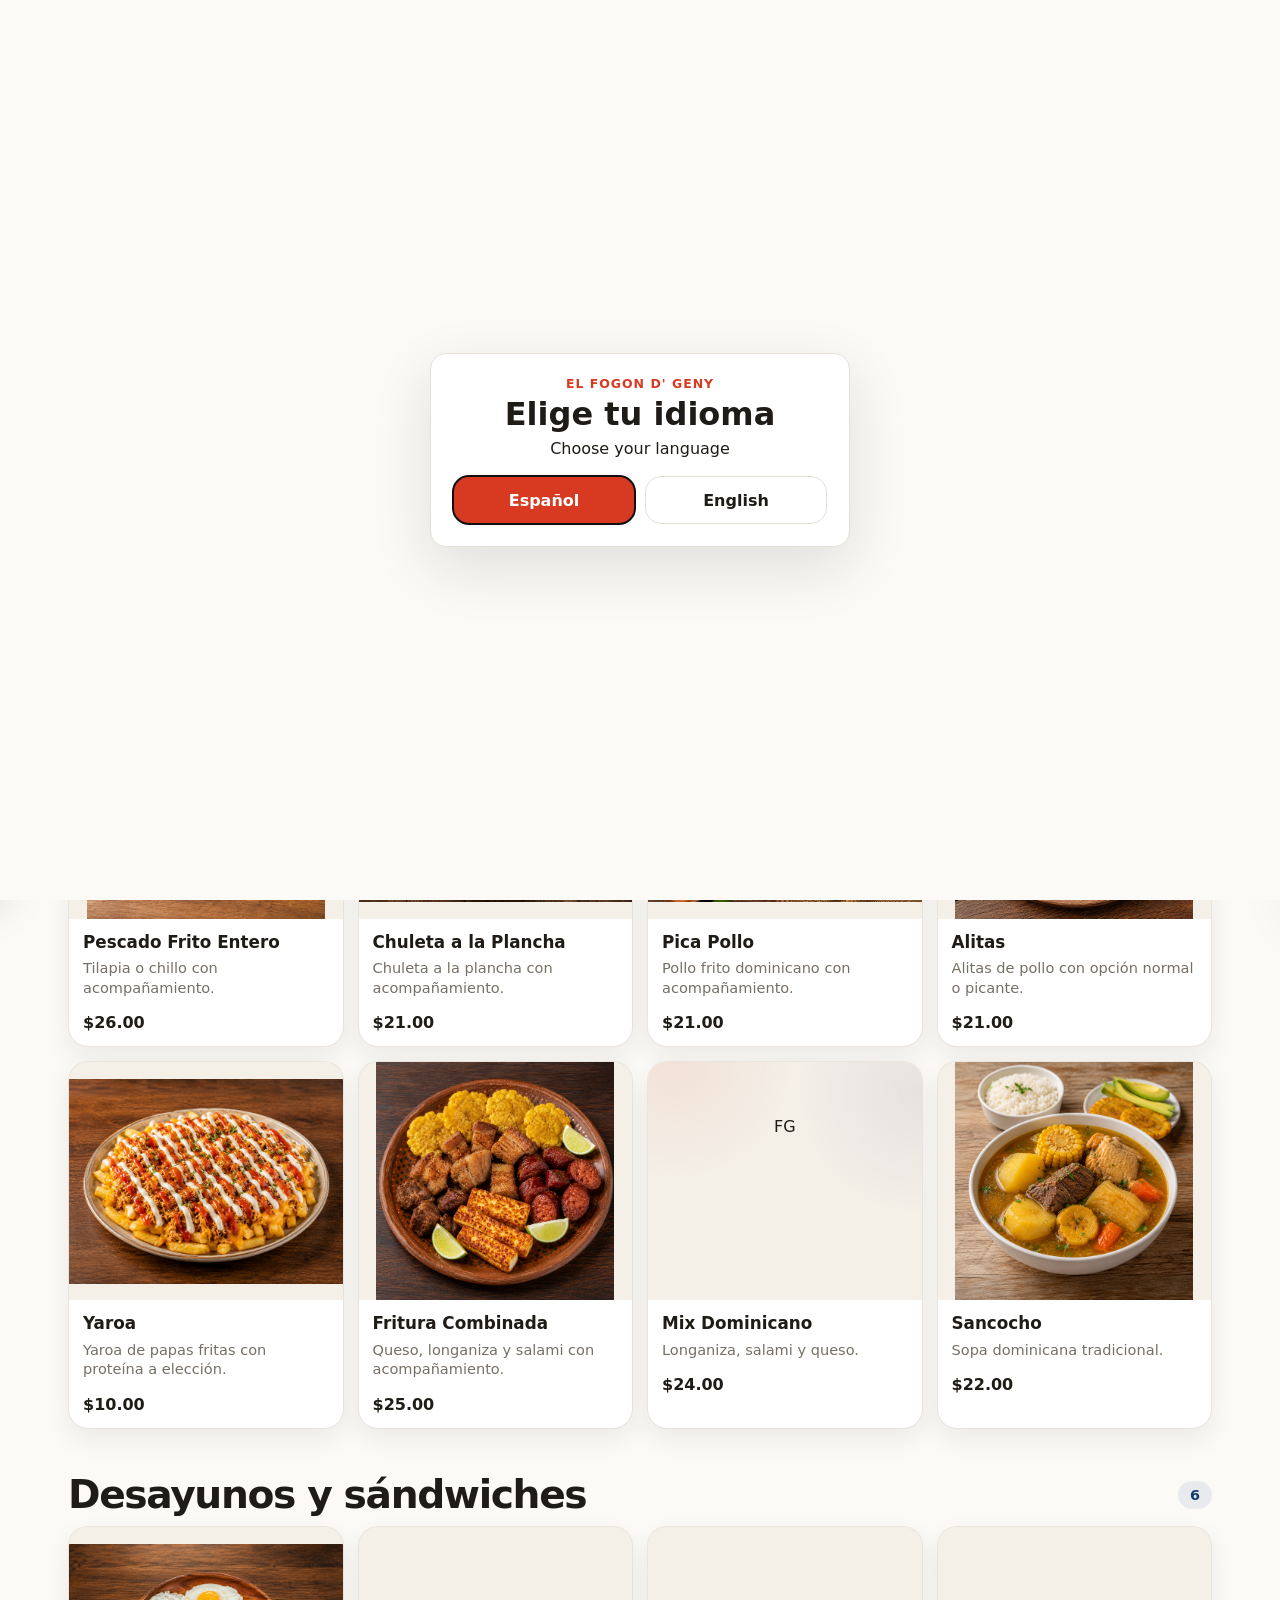
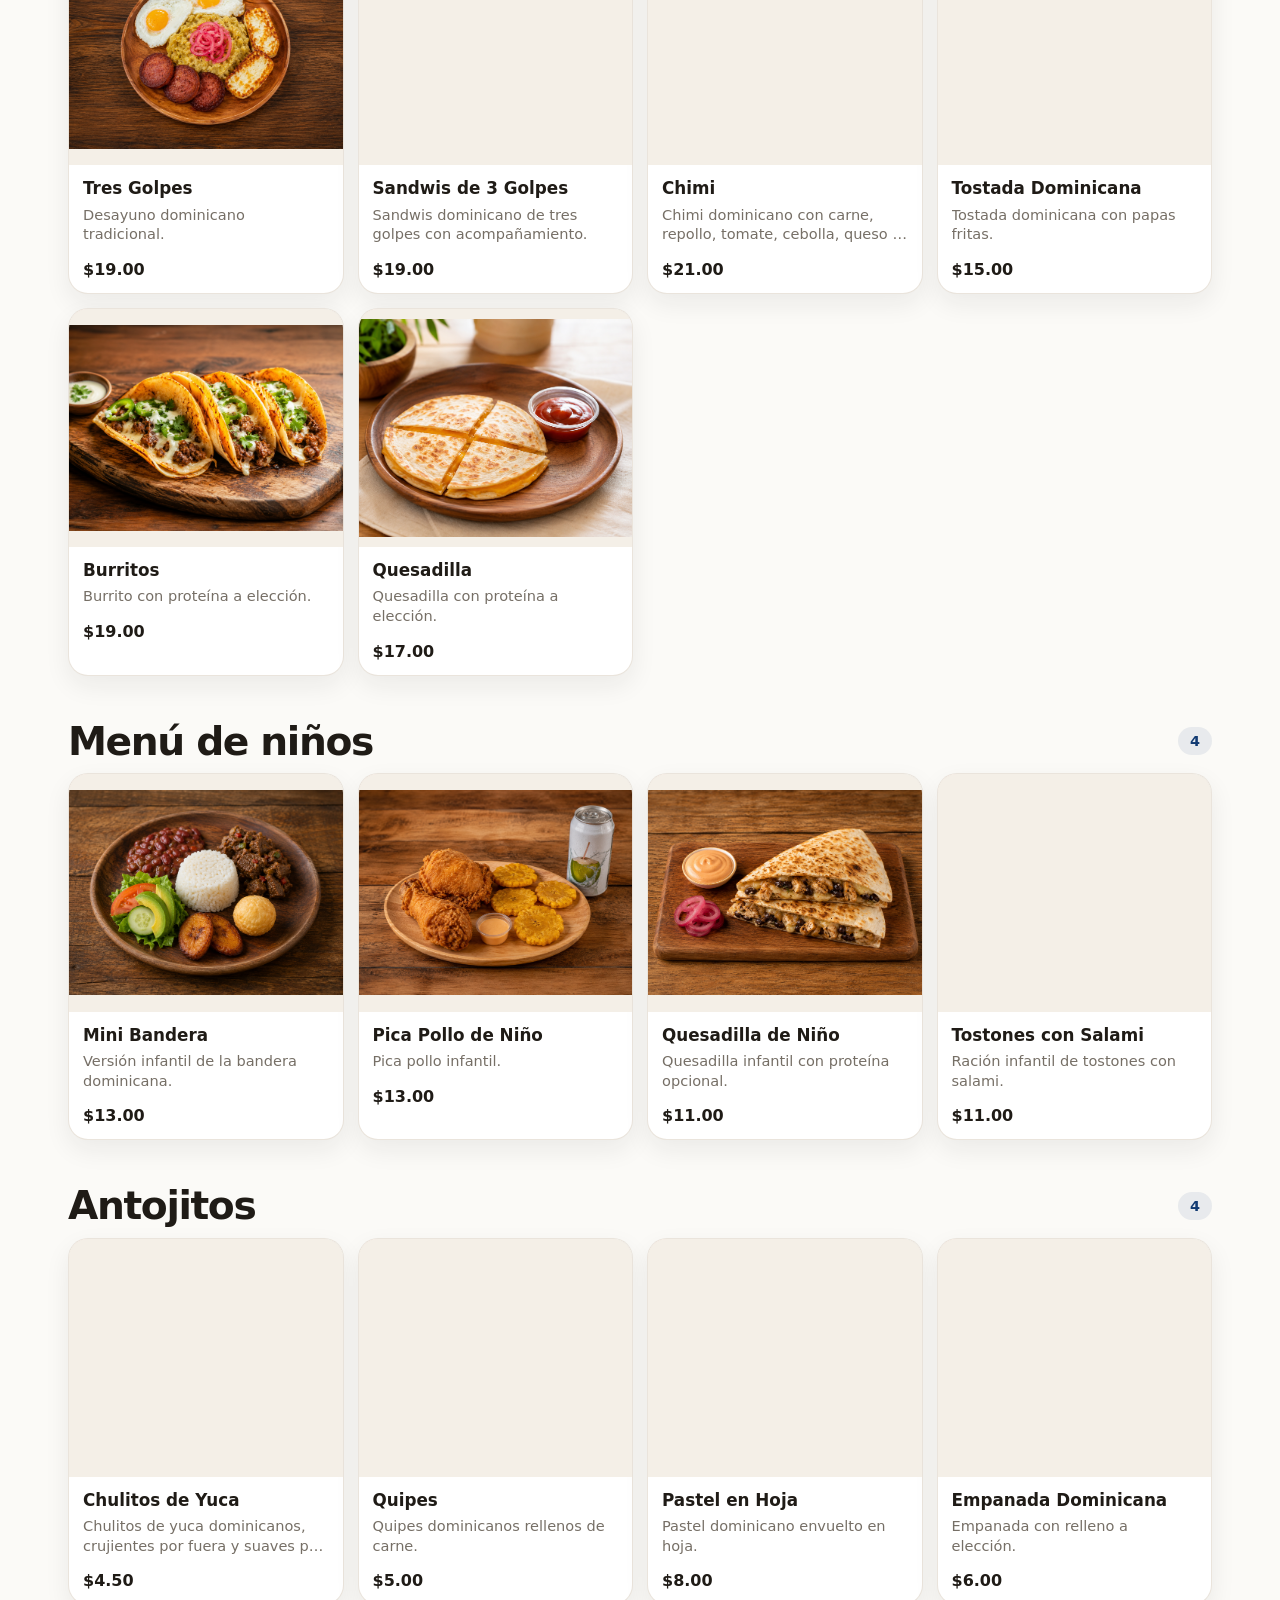
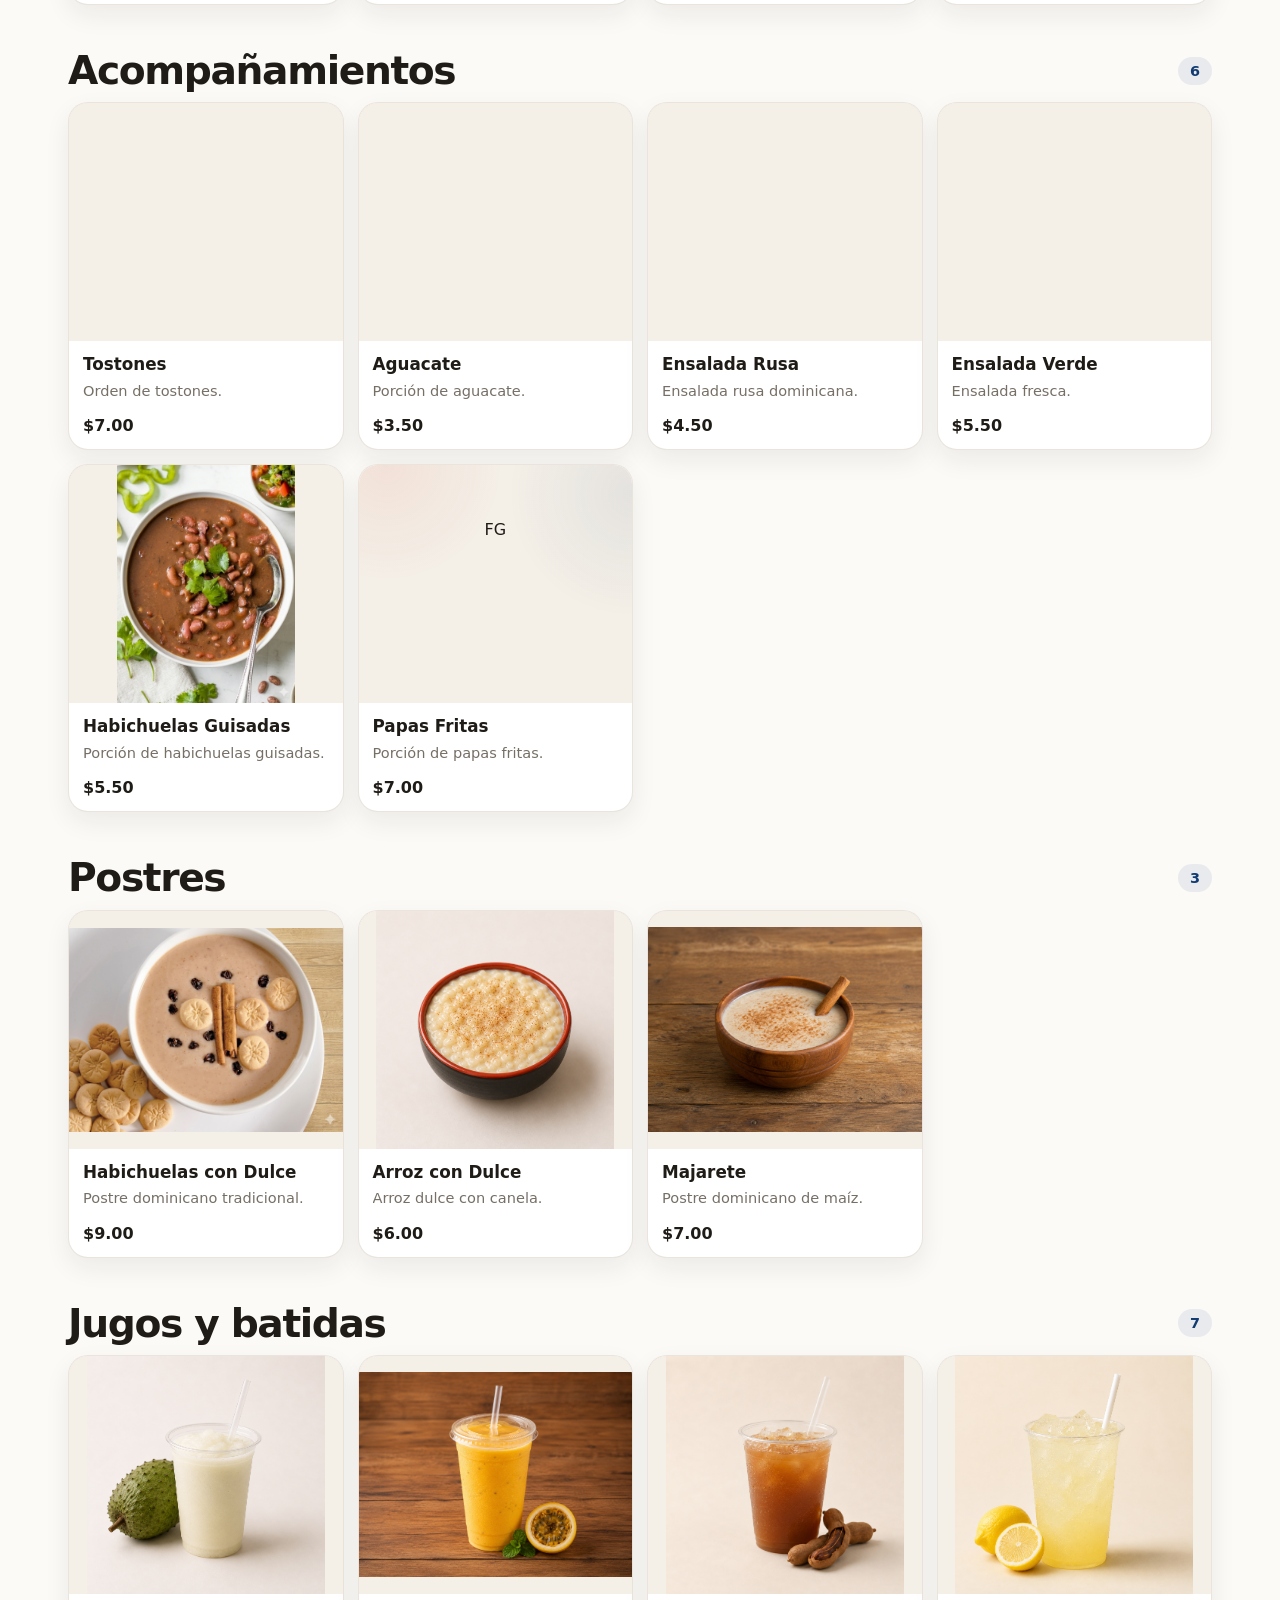
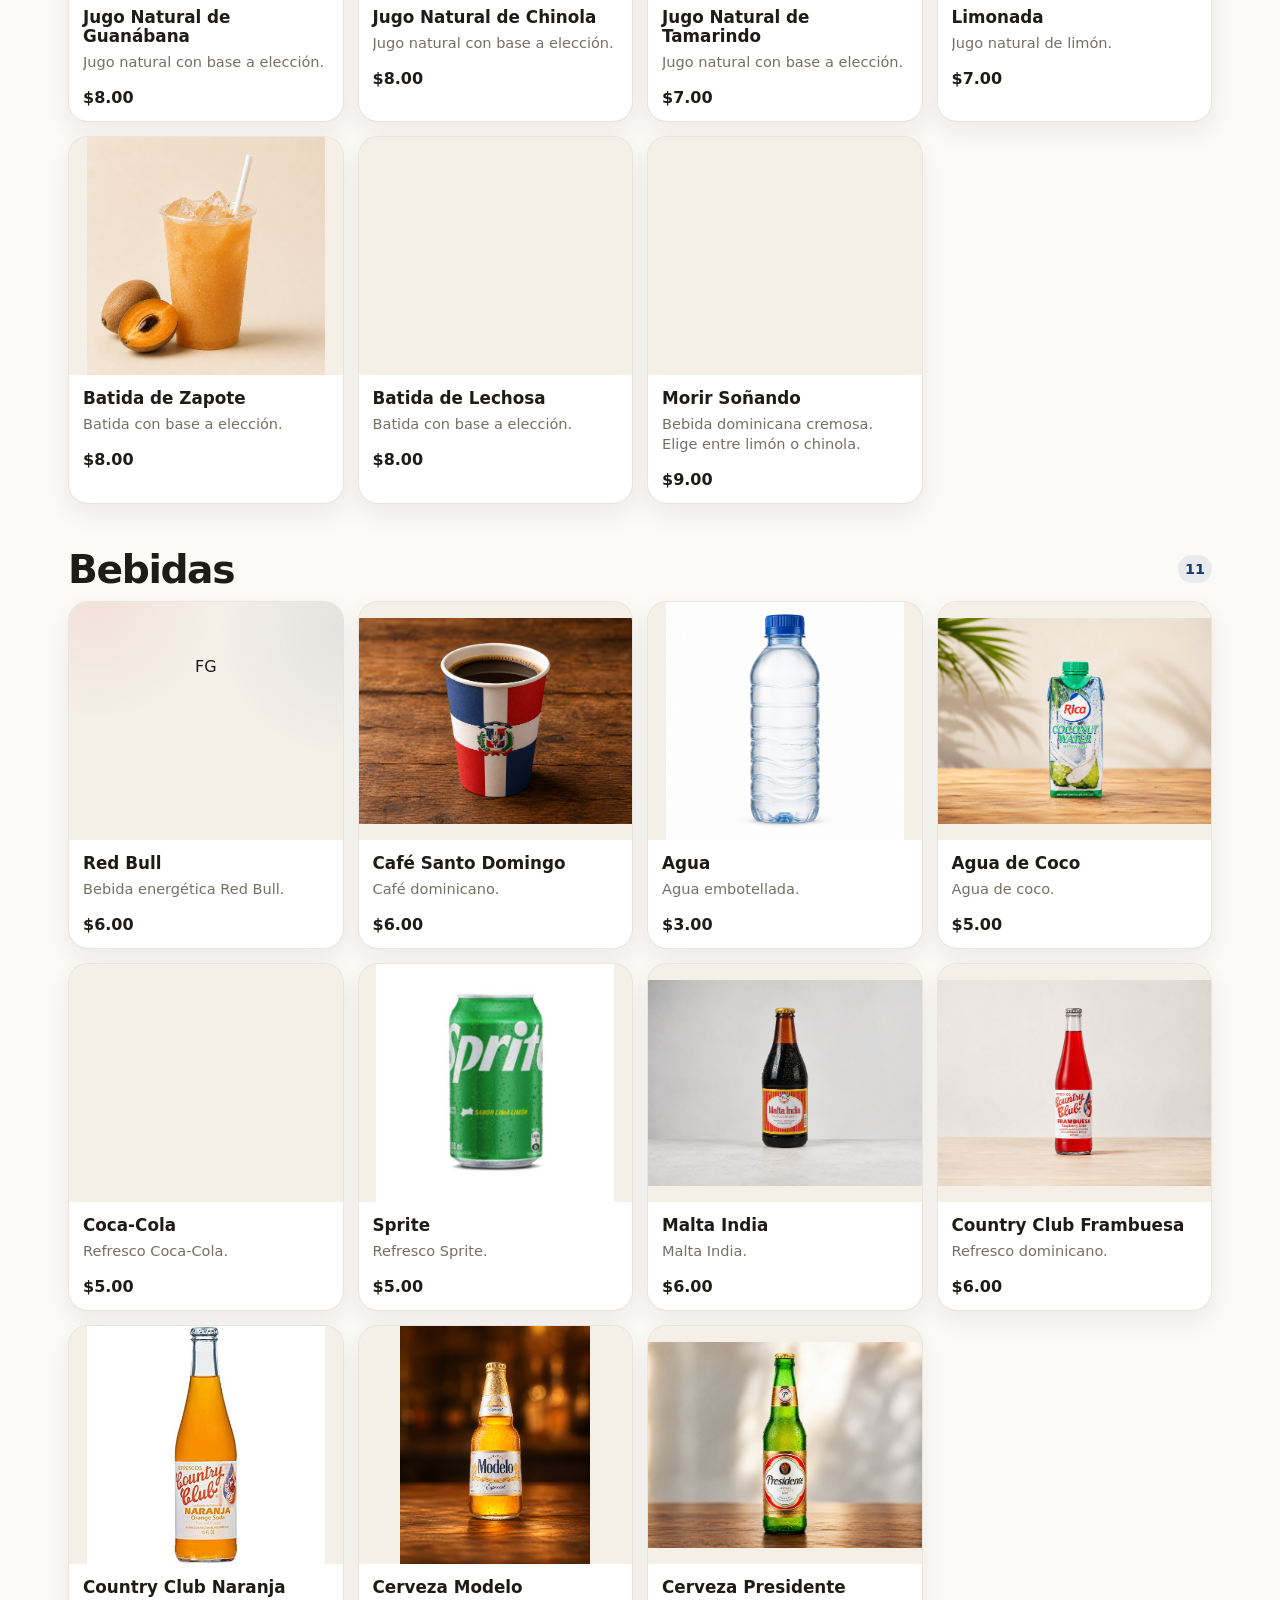
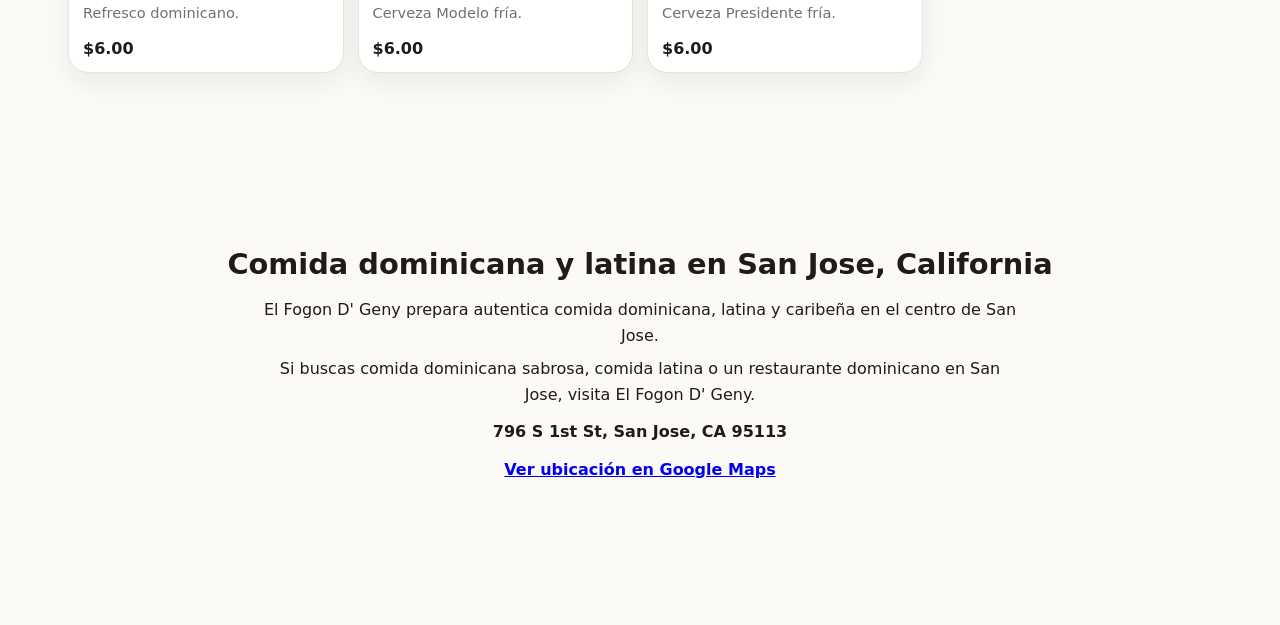
==== commit b7dee4d9: "Update index.html" ====
--- a/index.html
+++ b/index.html
@@ -28,7 +28,7 @@
   <meta name="twitter:description" content="Autentica comida dominicana en San Jose, California.">
   <meta name="twitter:image" content="https://el-fongo-geny.github.io/el-fongon-dgeny/assets/images/logo.png">
 
-  <link rel="stylesheet" href="style.css?v=103.2-v102-drawer-long-handle">
+  <link rel="stylesheet" href="style.css?v=103.3-integrated-category-rail">
 
   <script type="application/ld+json">
   {
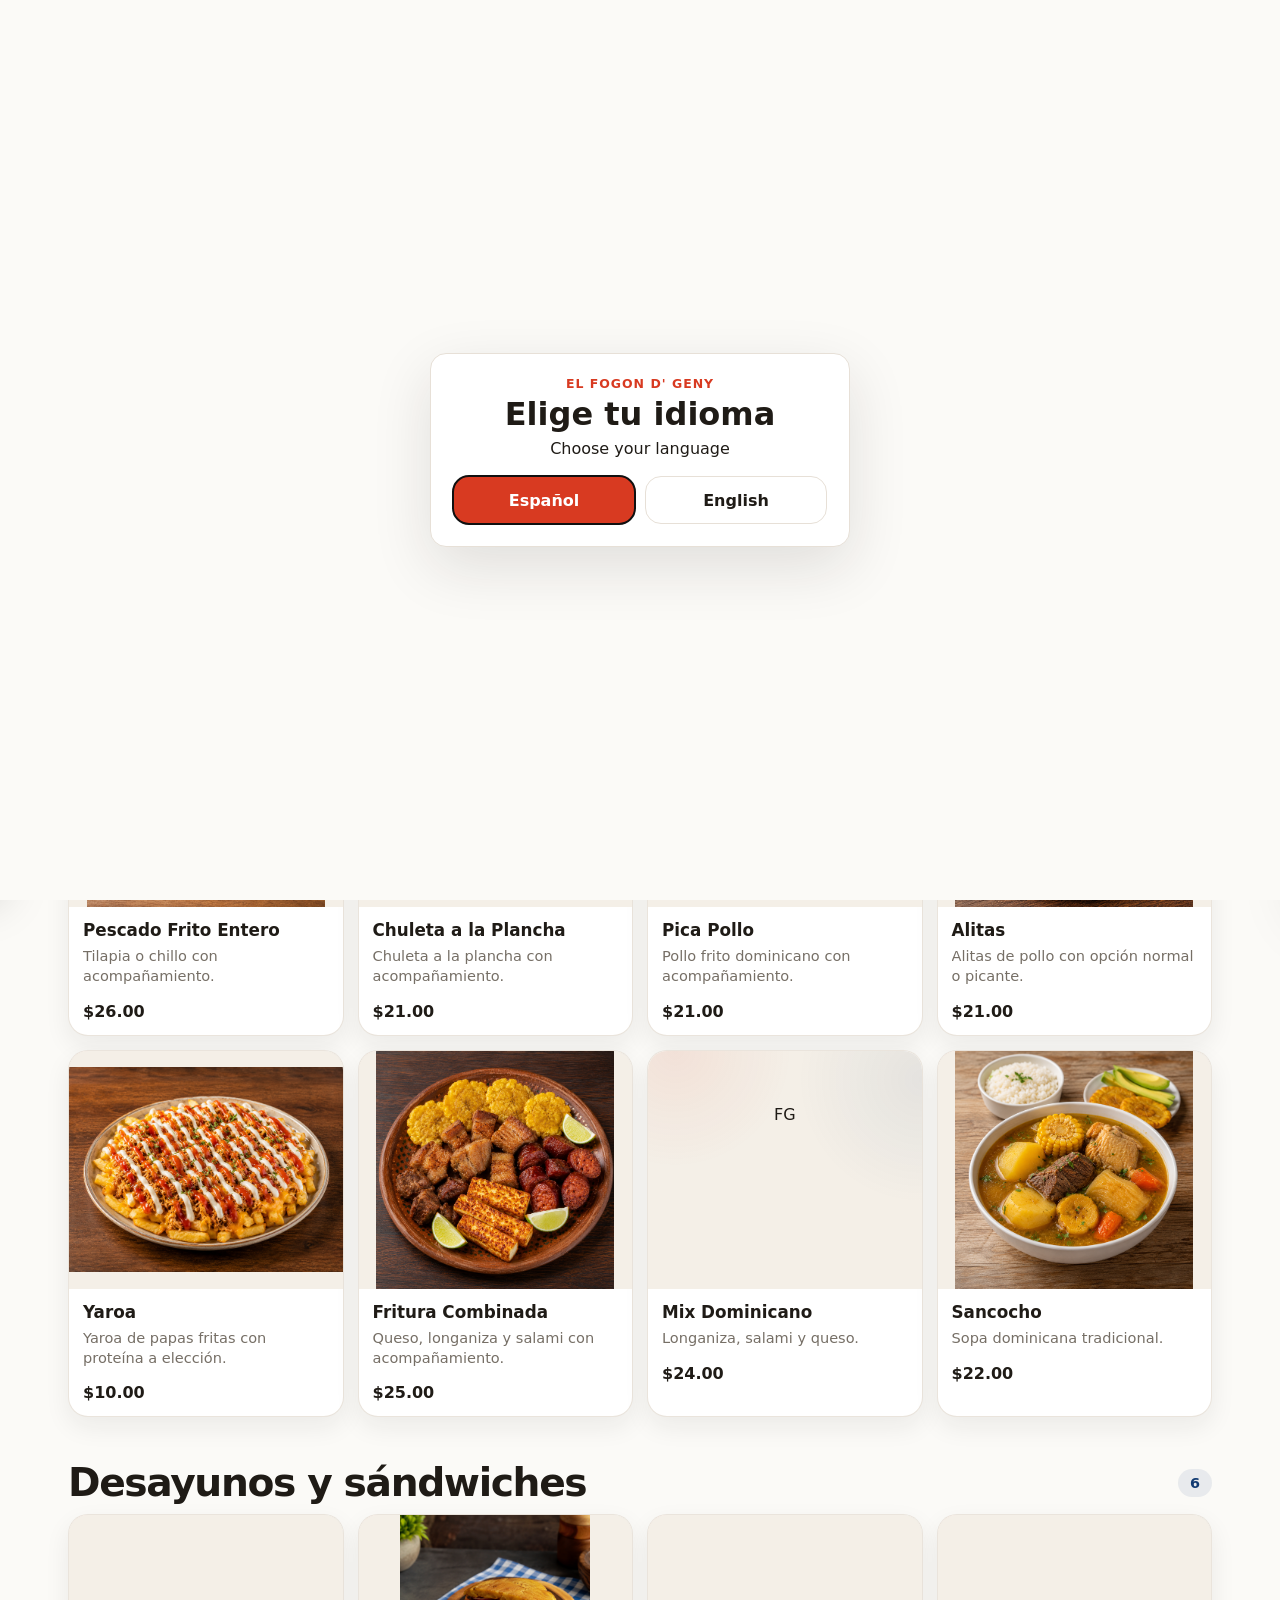
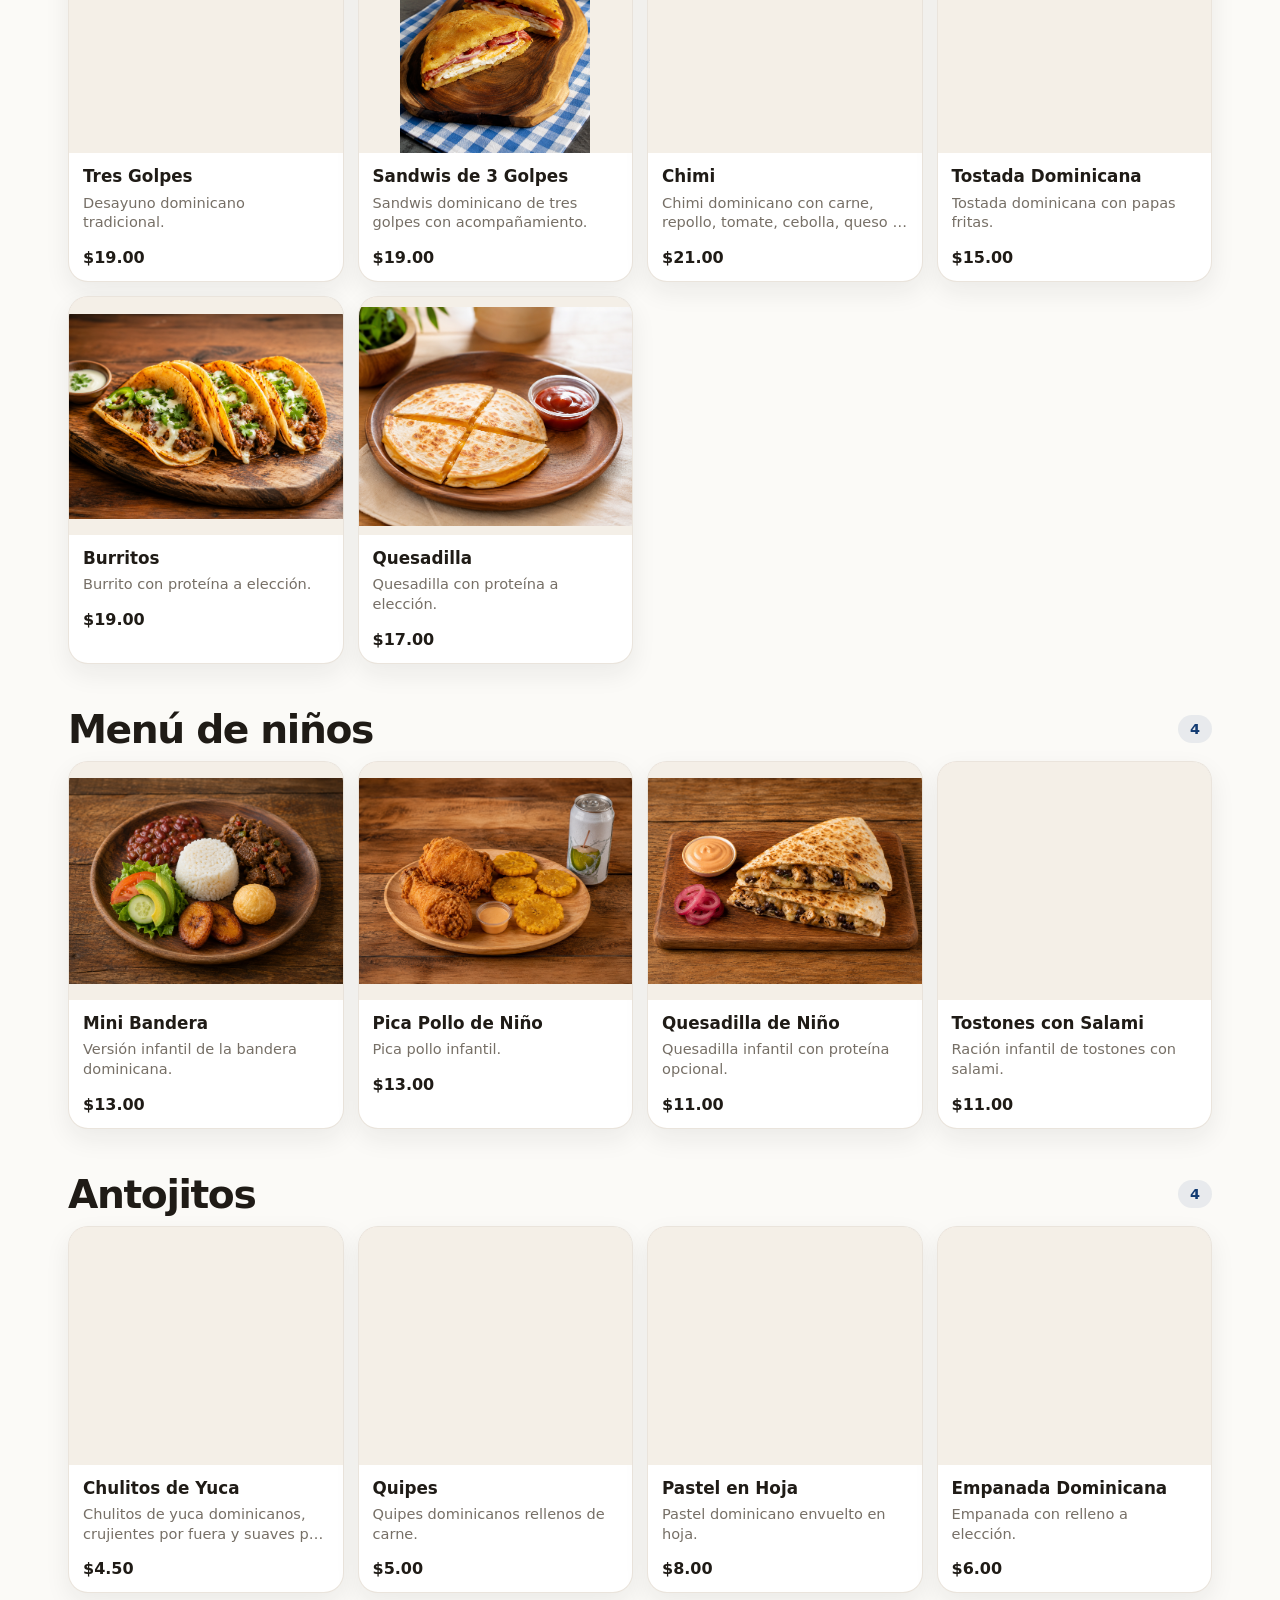
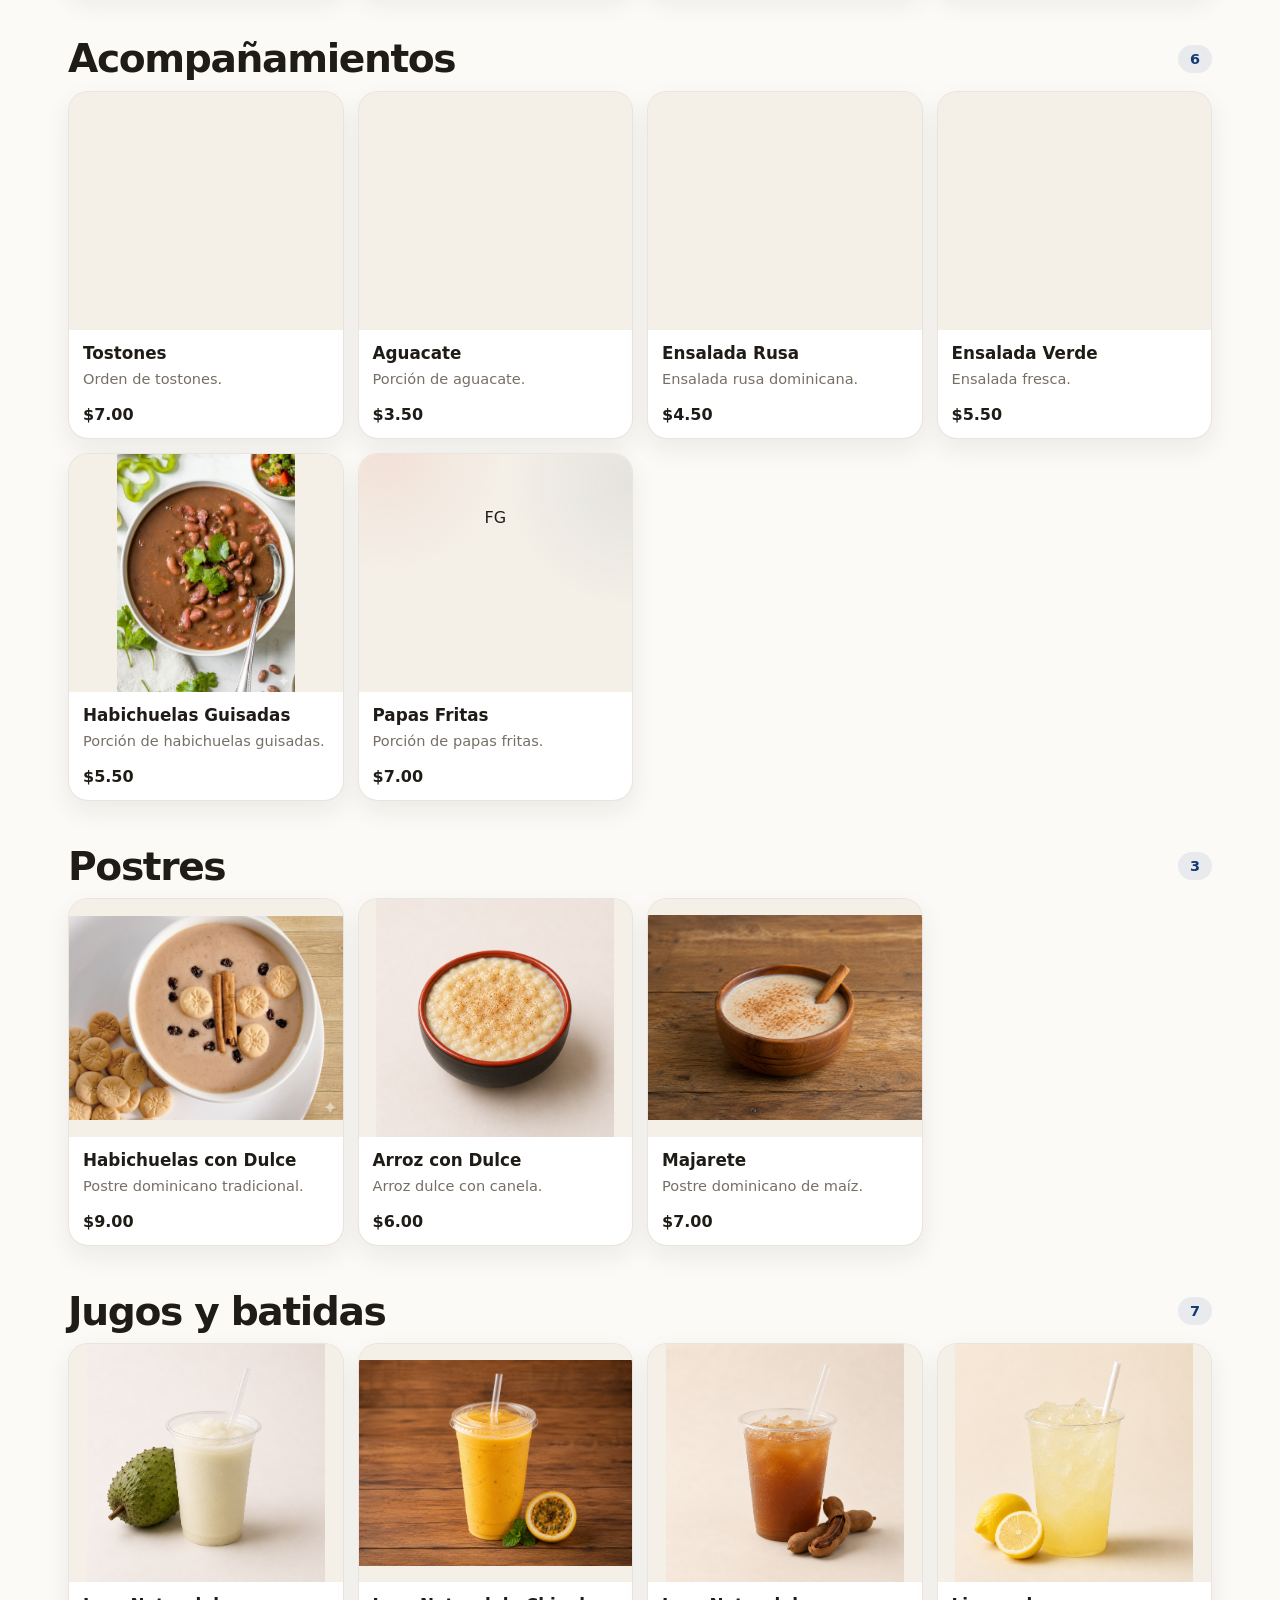
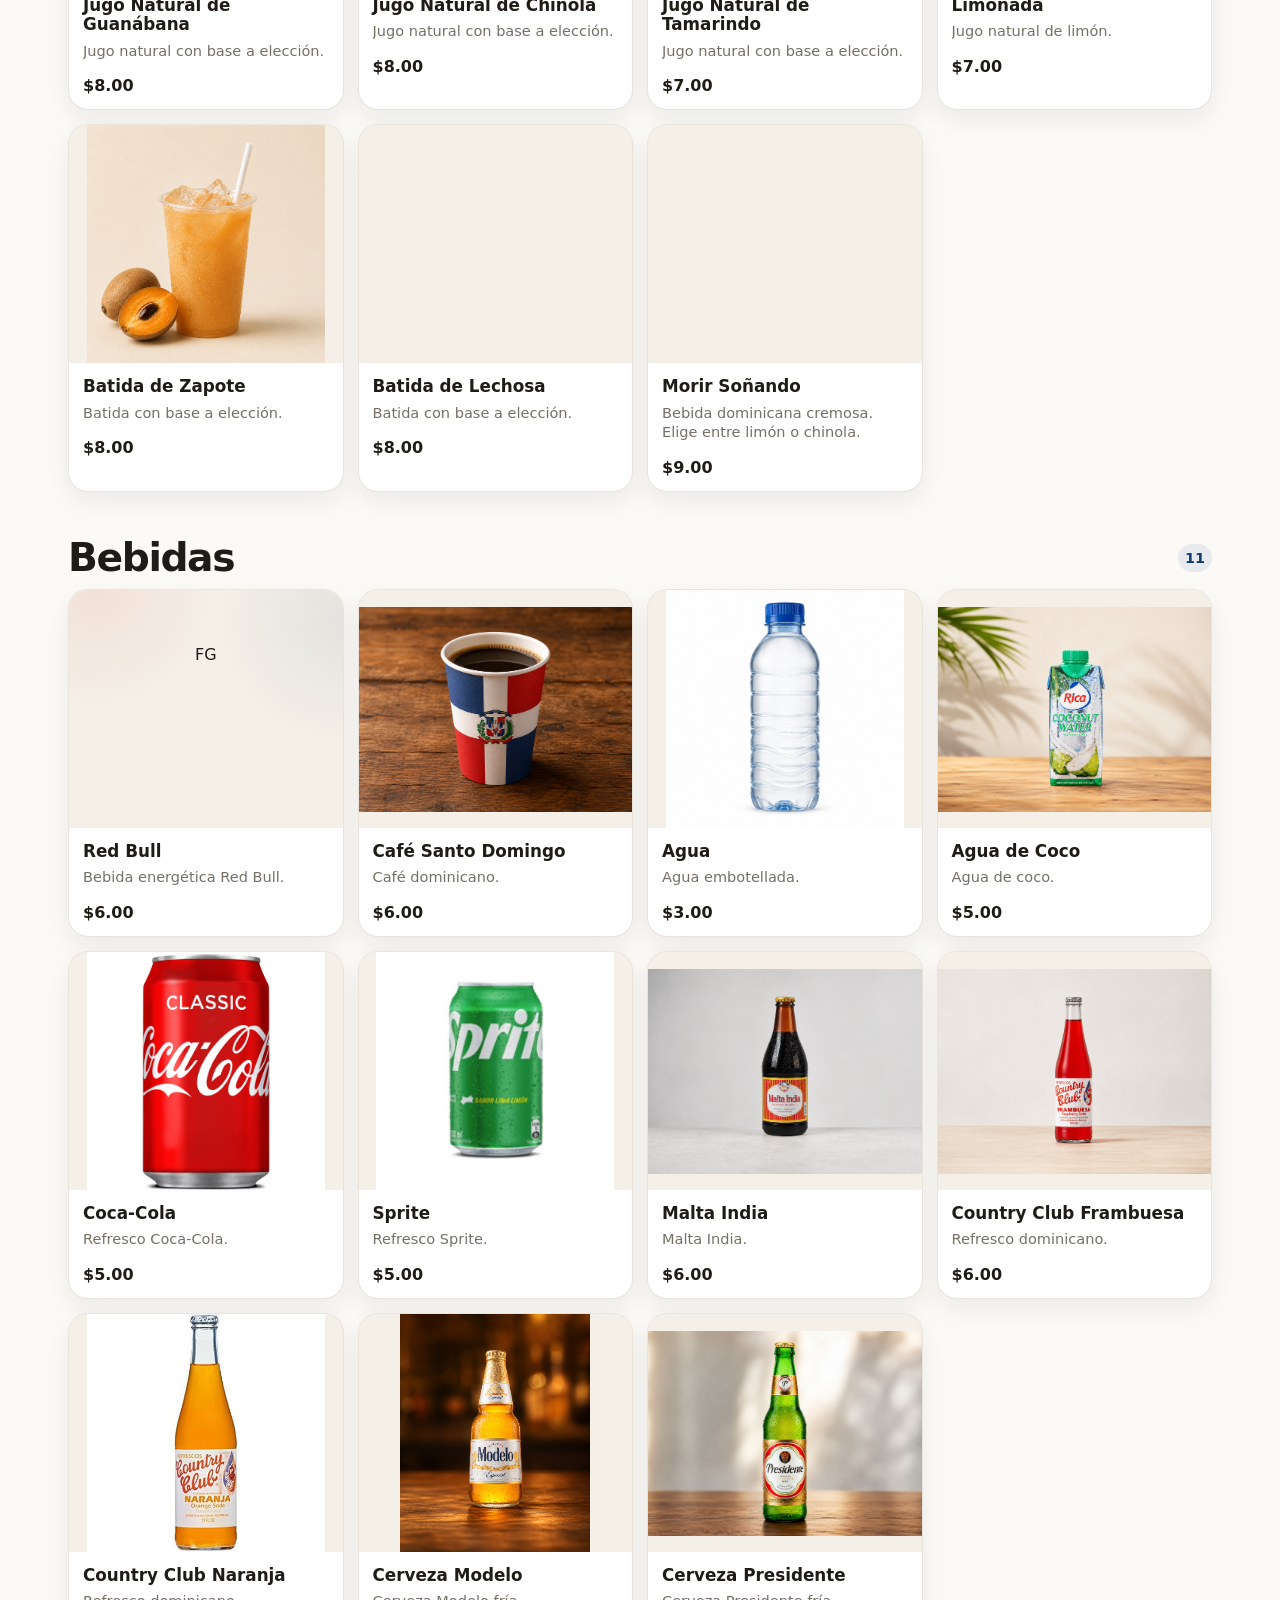
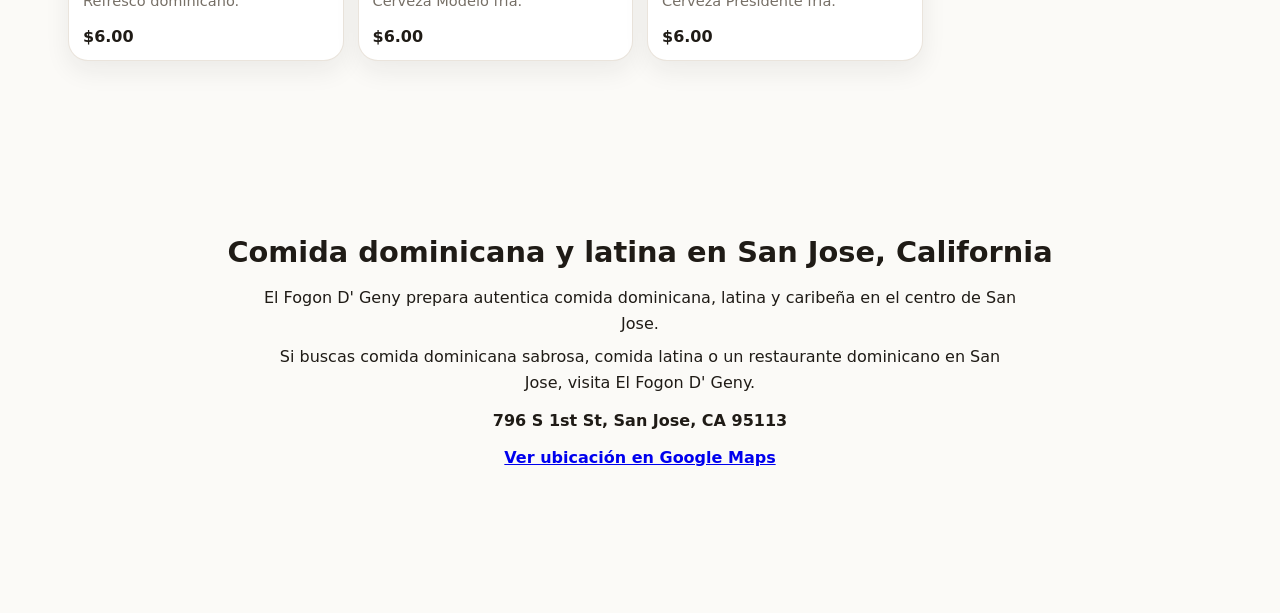
==== commit 00db82d9: "Update index.html" ====
--- a/index.html
+++ b/index.html
@@ -416,6 +416,6 @@
   <script src="supabase-client.js?v=102-kiosk-idempotency-mobile-categories"></script>
   <script src="backend-config.js?v=18-mobile-fixed"></script>
   <script src="menu-data.js?v=60-public-catalog"></script>
-  <script src="app.js?v=103-menu-repair-category-bar"></script>
+  <script src="app.js?v=104.8a1-checkout-state-refresh"></script>
 </body>
 </html>
--- a/style.css
+++ b/style.css
@@ -2930,3 +2930,519 @@
     font-size: .9rem !important;
   }
 }
+
+
+/* =========================================================
+   V103.3 · RAIL DE CATEGORÍAS INTEGRADO EN EL MENÚ
+   La barra ya NO se superpone a las tarjetas.
+   ========================================================= */
+
+:root {
+  --category-rail-width: 58px;
+  --category-rail-gap: 8px;
+}
+
+@media (max-width: 900px) {
+  .menu-shell {
+    box-sizing: border-box !important;
+    padding-left:
+      calc(
+        max(10px, env(safe-area-inset-left)) +
+        var(--category-rail-width) +
+        var(--category-rail-gap)
+      ) !important;
+    padding-right: max(10px, env(safe-area-inset-right)) !important;
+  }
+
+  .category-drawer-toggle.category-drawer-handle {
+    left: max(6px, env(safe-area-inset-left)) !important;
+    width: 42px !important;
+    min-width: 42px !important;
+    max-width: 42px !important;
+
+    height: min(260px, 48dvh) !important;
+    min-height: 210px !important;
+    max-height: 260px !important;
+
+    top: 50% !important;
+    transform: translateY(-50%) !important;
+  }
+
+  body.category-drawer-open
+    .category-drawer-toggle.category-drawer-handle {
+    left: min(310px, 86vw) !important;
+  }
+
+  .menu-grid,
+  .category-section,
+  .category-products,
+  .site-header {
+    min-width: 0 !important;
+    max-width: 100% !important;
+  }
+
+  .product-card,
+  .product-trigger,
+  .product-info,
+  .product-image {
+    min-width: 0 !important;
+    max-width: 100% !important;
+  }
+
+  .product-image img {
+    max-width: 100% !important;
+  }
+}
+
+@media (max-width: 430px) {
+  :root {
+    --category-rail-width: 50px;
+    --category-rail-gap: 5px;
+  }
+
+  .menu-shell {
+    padding-left:
+      calc(
+        max(8px, env(safe-area-inset-left)) +
+        var(--category-rail-width) +
+        var(--category-rail-gap)
+      ) !important;
+    padding-right: max(8px, env(safe-area-inset-right)) !important;
+  }
+
+  .category-drawer-toggle.category-drawer-handle {
+    width: 38px !important;
+    min-width: 38px !important;
+    max-width: 38px !important;
+
+    height: min(235px, 44dvh) !important;
+    min-height: 190px !important;
+    max-height: 235px !important;
+
+    border-radius: 17px !important;
+  }
+
+  .category-drawer-arrow {
+    width: 30px !important;
+    height: 30px !important;
+    font-size: 1.75rem !important;
+  }
+
+  .product-trigger {
+    grid-template-columns:
+      clamp(104px, 34vw, 136px)
+      minmax(0, 1fr) !important;
+  }
+}
+
+@media (max-width: 359px) {
+  :root {
+    --category-rail-width: 44px;
+    --category-rail-gap: 4px;
+  }
+
+  .category-drawer-toggle.category-drawer-handle {
+    width: 34px !important;
+    min-width: 34px !important;
+    max-width: 34px !important;
+  }
+
+  .product-trigger {
+    grid-template-columns:
+      clamp(92px, 32vw, 116px)
+      minmax(0, 1fr) !important;
+  }
+
+  .product-info {
+    padding-left: 10px !important;
+    padding-right: 10px !important;
+  }
+}
+
+@media (min-width: 701px) and (max-width: 900px) {
+  :root {
+    --category-rail-width: 62px;
+    --category-rail-gap: 10px;
+  }
+
+  .category-drawer-toggle.category-drawer-handle {
+    width: 46px !important;
+    min-width: 46px !important;
+    max-width: 46px !important;
+    height: min(300px, 50dvh) !important;
+    min-height: 230px !important;
+    max-height: 300px !important;
+  }
+}
+
+@media (min-width: 901px) {
+  .category-drawer-toggle.category-drawer-handle {
+    left:
+      max(
+        8px,
+        calc((100vw - min(1180px, 100vw)) / 2 - 58px)
+      ) !important;
+  }
+
+  body.category-drawer-open
+    .category-drawer-toggle.category-drawer-handle {
+    left: min(330px, 88vw) !important;
+  }
+}
+
+
+/* =========================================================
+   V104.6 · PULIDO RESPONSIVE DEL MENÚ PÚBLICO
+   - rail cerrado más estrecho
+   - controles superiores centrados
+   - carrito sin solapamientos
+   - CTA Agregar a ancho completo
+   ========================================================= */
+
+:root {
+  --category-rail-width: 36px !important;
+  --category-rail-gap: 4px !important;
+}
+
+/* ---------------------------------------------------------
+   CABECERA: modo + idioma realmente centrados.
+   El carrito conserva su zona independiente a la derecha.
+   --------------------------------------------------------- */
+.site-header {
+  position: relative !important;
+  padding-top: max(74px, calc(env(safe-area-inset-top) + 62px)) !important;
+  padding-right: max(14px, env(safe-area-inset-right)) !important;
+}
+
+.header-actions {
+  position: absolute !important;
+  top: max(10px, env(safe-area-inset-top)) !important;
+  left: 50% !important;
+  right: auto !important;
+  transform: translateX(-50%) !important;
+  width: max-content !important;
+  max-width: calc(100vw - 32px) !important;
+  display: flex !important;
+  align-items: center !important;
+  justify-content: center !important;
+  gap: clamp(6px, 2vw, 10px) !important;
+  flex-wrap: nowrap !important;
+  z-index: 31 !important;
+}
+
+.theme-toggle {
+  white-space: nowrap !important;
+}
+
+.lang-switch {
+  flex: 0 0 auto !important;
+}
+
+/* ---------------------------------------------------------
+   RAIL CERRADO: ocupa mucho menos ancho real del contenido.
+   Conservamos el drawer completo al abrir.
+   --------------------------------------------------------- */
+@media (max-width: 900px) {
+  .menu-shell {
+    padding-left:
+      calc(
+        max(6px, env(safe-area-inset-left)) +
+        var(--category-rail-width) +
+        var(--category-rail-gap)
+      ) !important;
+    padding-right: max(8px, env(safe-area-inset-right)) !important;
+  }
+
+  .category-drawer-toggle.category-drawer-handle {
+    left: max(3px, env(safe-area-inset-left)) !important;
+    width: 29px !important;
+    min-width: 29px !important;
+    max-width: 29px !important;
+
+    height: clamp(142px, 32dvh, 190px) !important;
+    min-height: 142px !important;
+    max-height: 190px !important;
+
+    border-radius: 15px !important;
+  }
+
+  .category-drawer-arrow {
+    width: 23px !important;
+    height: 23px !important;
+    font-size: 1.45rem !important;
+  }
+
+  body.category-drawer-open
+    .category-drawer-toggle.category-drawer-handle {
+    left: min(310px, 86vw) !important;
+    width: 34px !important;
+    min-width: 34px !important;
+    max-width: 34px !important;
+    height: clamp(170px, 38dvh, 230px) !important;
+    max-height: 230px !important;
+  }
+}
+
+@media (max-width: 430px) {
+  :root {
+    --category-rail-width: 31px !important;
+    --category-rail-gap: 3px !important;
+  }
+
+  .menu-shell {
+    padding-left:
+      calc(
+        max(4px, env(safe-area-inset-left)) +
+        var(--category-rail-width) +
+        var(--category-rail-gap)
+      ) !important;
+    padding-right: max(6px, env(safe-area-inset-right)) !important;
+  }
+
+  .category-drawer-toggle.category-drawer-handle {
+    width: 26px !important;
+    min-width: 26px !important;
+    max-width: 26px !important;
+    height: clamp(132px, 29dvh, 172px) !important;
+    min-height: 132px !important;
+    max-height: 172px !important;
+    border-radius: 13px !important;
+  }
+
+  .category-drawer-arrow {
+    width: 21px !important;
+    height: 21px !important;
+    font-size: 1.35rem !important;
+  }
+
+  .site-header {
+    padding-top: max(70px, calc(env(safe-area-inset-top) + 58px)) !important;
+  }
+
+  .header-actions {
+    max-width: calc(100vw - 20px) !important;
+  }
+
+  .theme-toggle {
+    min-height: 36px !important;
+    padding-inline: 10px !important;
+    font-size: clamp(.76rem, 3.4vw, .88rem) !important;
+  }
+
+  .lang-switch button {
+    min-width: 34px !important;
+    min-height: 31px !important;
+    padding-inline: 7px !important;
+  }
+}
+
+@media (max-width: 359px) {
+  :root {
+    --category-rail-width: 28px !important;
+    --category-rail-gap: 2px !important;
+  }
+
+  .category-drawer-toggle.category-drawer-handle {
+    width: 24px !important;
+    min-width: 24px !important;
+    max-width: 24px !important;
+    height: clamp(118px, 27dvh, 154px) !important;
+    min-height: 118px !important;
+    max-height: 154px !important;
+  }
+
+  .category-drawer-arrow {
+    width: 19px !important;
+    height: 19px !important;
+    font-size: 1.2rem !important;
+  }
+
+  .header-actions {
+    gap: 4px !important;
+  }
+
+  .theme-toggle {
+    padding-inline: 8px !important;
+    font-size: .73rem !important;
+  }
+
+  .lang-switch button {
+    min-width: 31px !important;
+    padding-inline: 5px !important;
+  }
+}
+
+/* En escritorio el rail tampoco necesita una franja visual excesiva. */
+@media (min-width: 901px) {
+  .category-drawer-toggle.category-drawer-handle {
+    width: 32px !important;
+    min-width: 32px !important;
+    max-width: 32px !important;
+    height: clamp(160px, 34dvh, 220px) !important;
+    min-height: 160px !important;
+    max-height: 220px !important;
+  }
+}
+
+/* ---------------------------------------------------------
+   CARRITO ABIERTO:
+   - no aparece el rail de categorías
+   - no aparece el FAB del carrito
+   Así no tapa +/- ni datos del pedido.
+   --------------------------------------------------------- */
+body.cart-open .category-drawer-toggle,
+body.cart-open .category-drawer,
+body.cart-open .category-drawer-backdrop,
+body.cart-open #cartFab {
+  opacity: 0 !important;
+  visibility: hidden !important;
+  pointer-events: none !important;
+}
+
+/* El panel del carrito siempre queda por delante de cualquier resto visual. */
+body.cart-open .cart-panel {
+  z-index: 120 !important;
+}
+
+/* ---------------------------------------------------------
+   FAB DEL CARRITO:
+   incluso en modo compacto mantiene el icono claramente visible.
+   --------------------------------------------------------- */
+.cart-fab,
+.cart-fab.is-compact {
+  display: inline-flex !important;
+  align-items: center !important;
+  justify-content: center !important;
+}
+
+.cart-fab .cart-icon-wrap,
+.cart-fab.is-compact .cart-icon-wrap {
+  display: inline-grid !important;
+  place-items: center !important;
+  flex: 0 0 36px !important;
+  width: 36px !important;
+  height: 36px !important;
+  opacity: 1 !important;
+  visibility: visible !important;
+}
+
+.cart-fab .cart-svg,
+.cart-fab.is-compact .cart-svg {
+  display: block !important;
+  width: 23px !important;
+  height: 23px !important;
+  opacity: 1 !important;
+  visibility: visible !important;
+}
+
+/* El contador queda separado del icono y nunca lo sustituye. */
+.cart-fab #cartCount {
+  position: static !important;
+  flex: 0 0 auto !important;
+  min-width: 28px !important;
+  height: 28px !important;
+  display: grid !important;
+  place-items: center !important;
+  border-radius: 999px !important;
+}
+
+/* ---------------------------------------------------------
+   PRODUCTO: CTA AGREGAR A ANCHO COMPLETO.
+   Mantiene precio arriba y botón cómodo para pulgar/touch.
+   --------------------------------------------------------- */
+.product-submit-bar {
+  width: 100% !important;
+  display: grid !important;
+  grid-template-columns: minmax(0, 1fr) !important;
+  gap: 9px !important;
+  align-items: stretch !important;
+  box-sizing: border-box !important;
+}
+
+.product-submit-price {
+  width: 100% !important;
+  display: flex !important;
+  align-items: baseline !important;
+  justify-content: flex-start !important;
+  gap: 8px !important;
+  box-sizing: border-box !important;
+}
+
+.product-submit-button {
+  width: 100% !important;
+  max-width: none !important;
+  min-width: 0 !important;
+  min-height: clamp(54px, 7dvh, 66px) !important;
+  margin: 0 !important;
+  padding: 13px 18px !important;
+  display: flex !important;
+  align-items: center !important;
+  justify-content: center !important;
+  border-radius: 16px !important;
+  font-size: clamp(1rem, 4.2vw, 1.18rem) !important;
+  font-weight: 900 !important;
+  box-sizing: border-box !important;
+}
+
+/* En móviles extremadamente estrechos evitamos cualquier overflow. */
+.product-detail-sheet,
+.product-detail-form,
+.product-submit-bar,
+.product-submit-button {
+  min-width: 0 !important;
+  max-width: 100% !important;
+}
+
+/* ---------------------------------------------------------
+   CONSISTENCIA ENTRE TAMAÑOS:
+   evita tamaños rígidos que provoquen desbordes.
+   --------------------------------------------------------- */
+@media (max-width: 900px) {
+  .product-card,
+  .product-trigger,
+  .product-info,
+  .cart-panel,
+  .cart-item,
+  .checkout-form {
+    min-width: 0 !important;
+  }
+
+  .cart-panel {
+    width: min(100%, 560px) !important;
+    max-width: 100vw !important;
+  }
+}
+
+
+/* =========================================================
+   V104.7 · SUBOPCIONES AGOTADAS
+   ========================================================= */
+.modifier-option.is-sold-out {
+  opacity:.72;
+  border-color:rgba(201,74,53,.45)!important;
+  background:linear-gradient(135deg,rgba(201,74,53,.08),rgba(255,255,255,.015))!important;
+  cursor:not-allowed!important;
+}
+.modifier-option.is-sold-out input { cursor:not-allowed!important; }
+.modifier-option.is-sold-out .modifier-control { opacity:.45; }
+.modifier-option.is-sold-out .modifier-option-copy strong { opacity:.72; }
+.modifier-sold-out {
+  display:inline-flex!important;
+  align-items:center;
+  width:max-content;
+  min-height:24px;
+  margin-top:3px;
+  padding:2px 9px;
+  border:1px solid rgba(228,91,63,.42);
+  border-radius:999px;
+  background:rgba(228,91,63,.12);
+  color:#ff8068!important;
+  font-size:.74rem!important;
+  font-weight:900!important;
+}
+body.light-mode .modifier-option.is-sold-out { background:#fff3f0!important; }
+body.light-mode .modifier-sold-out {
+  color:#b93b28!important;
+  background:#ffe6e0;
+  border-color:#efb4aa;
+}
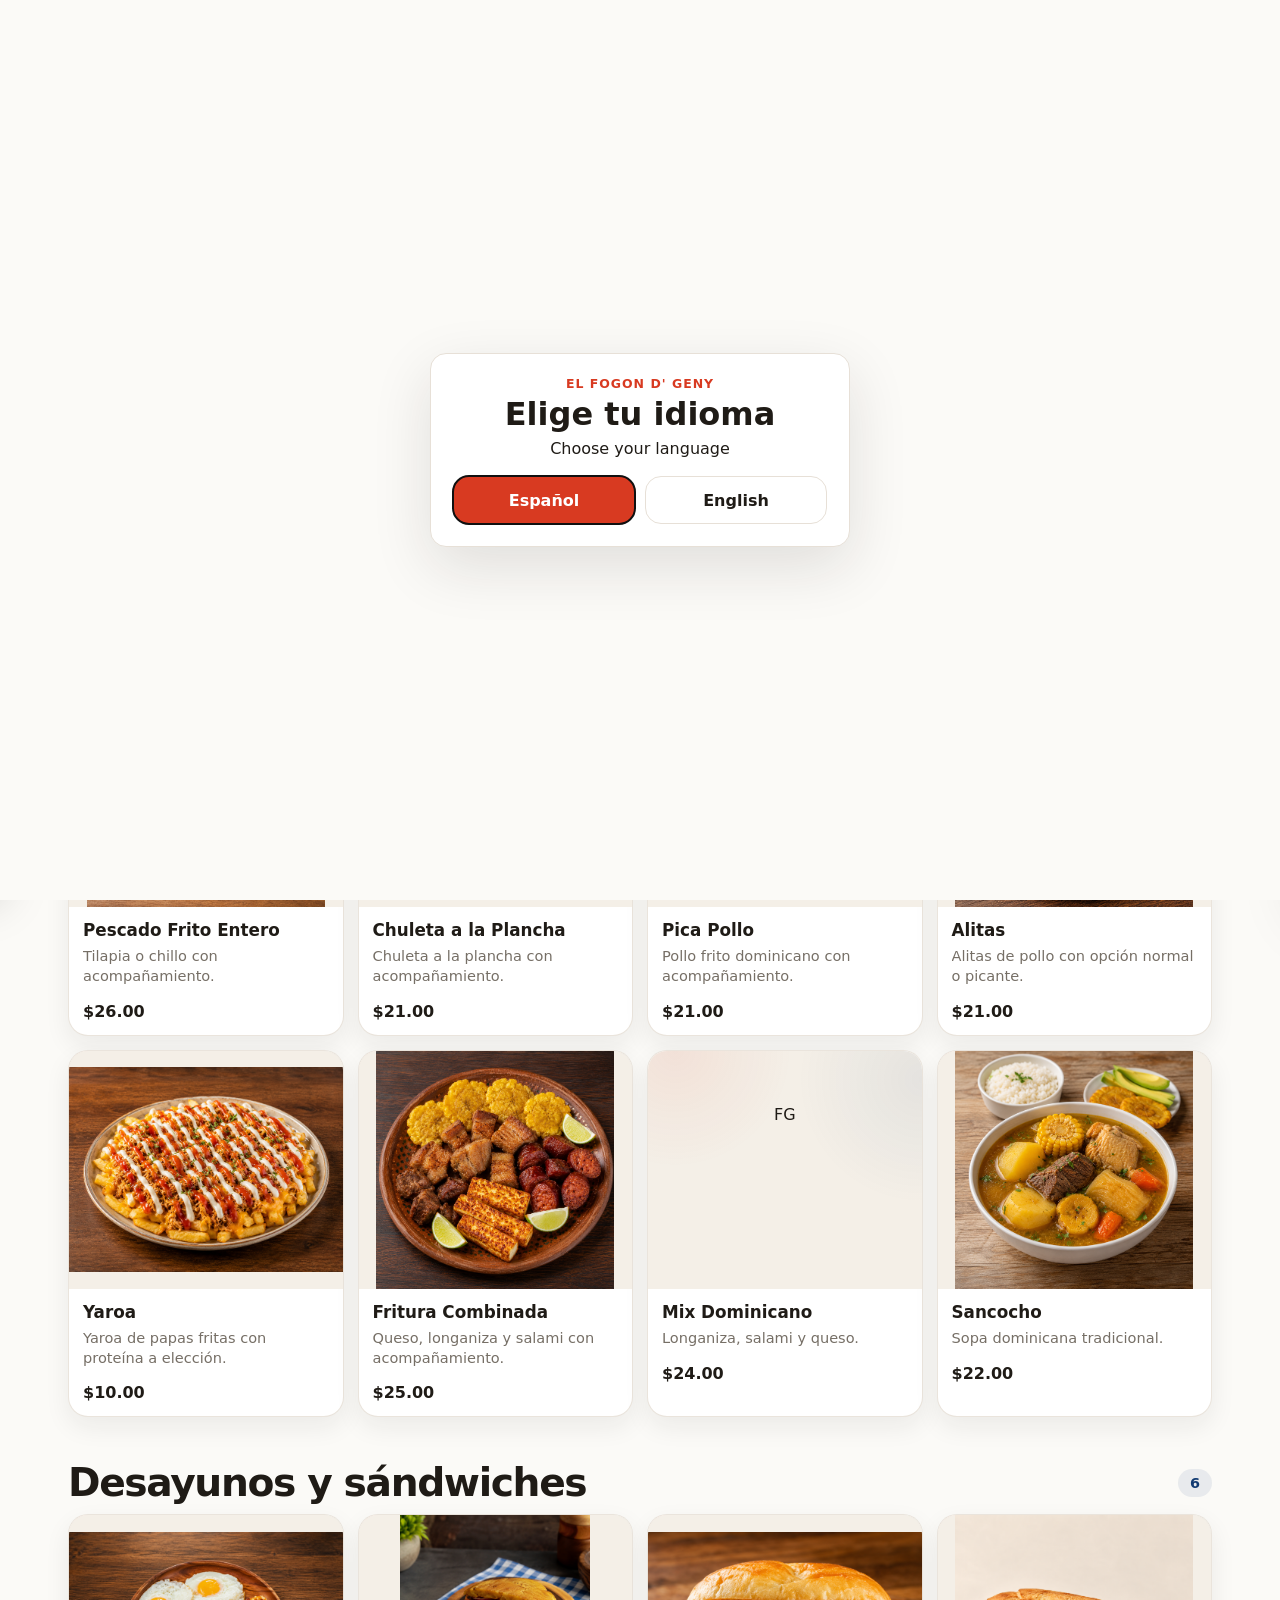
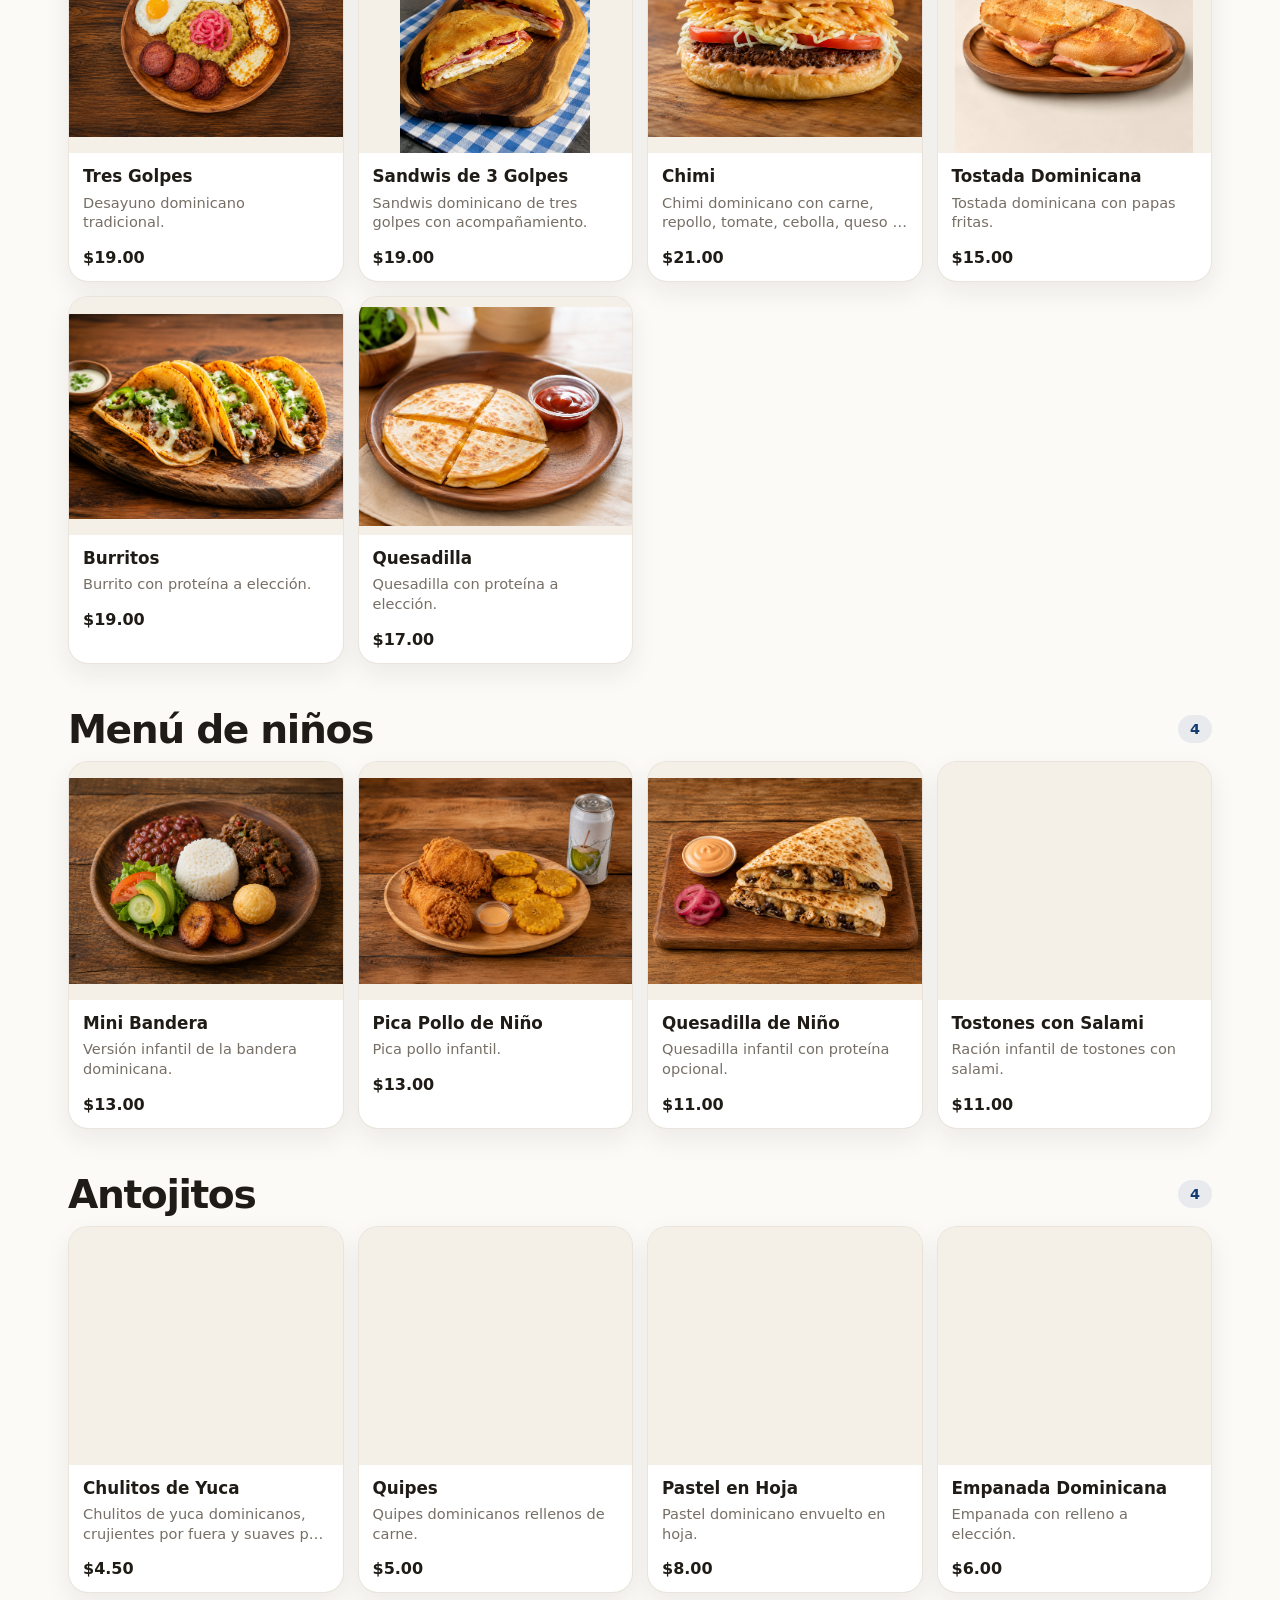
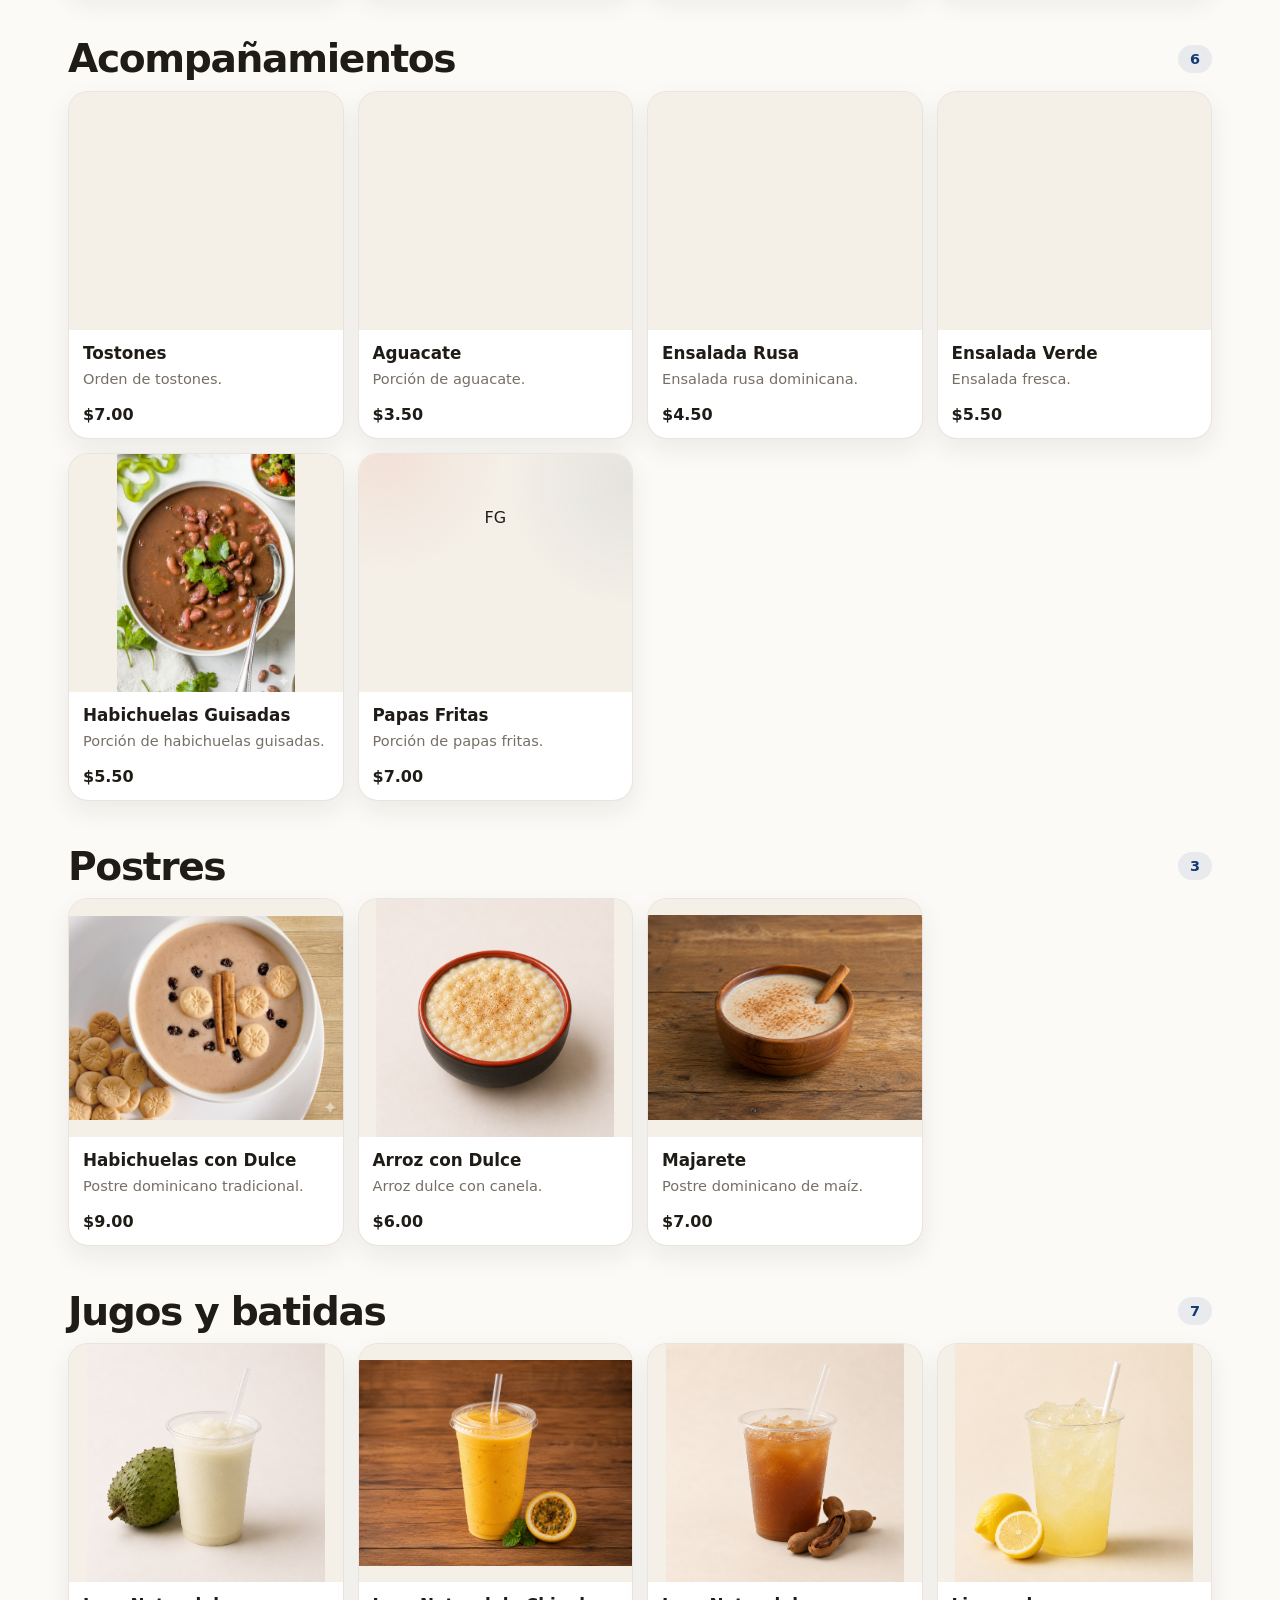
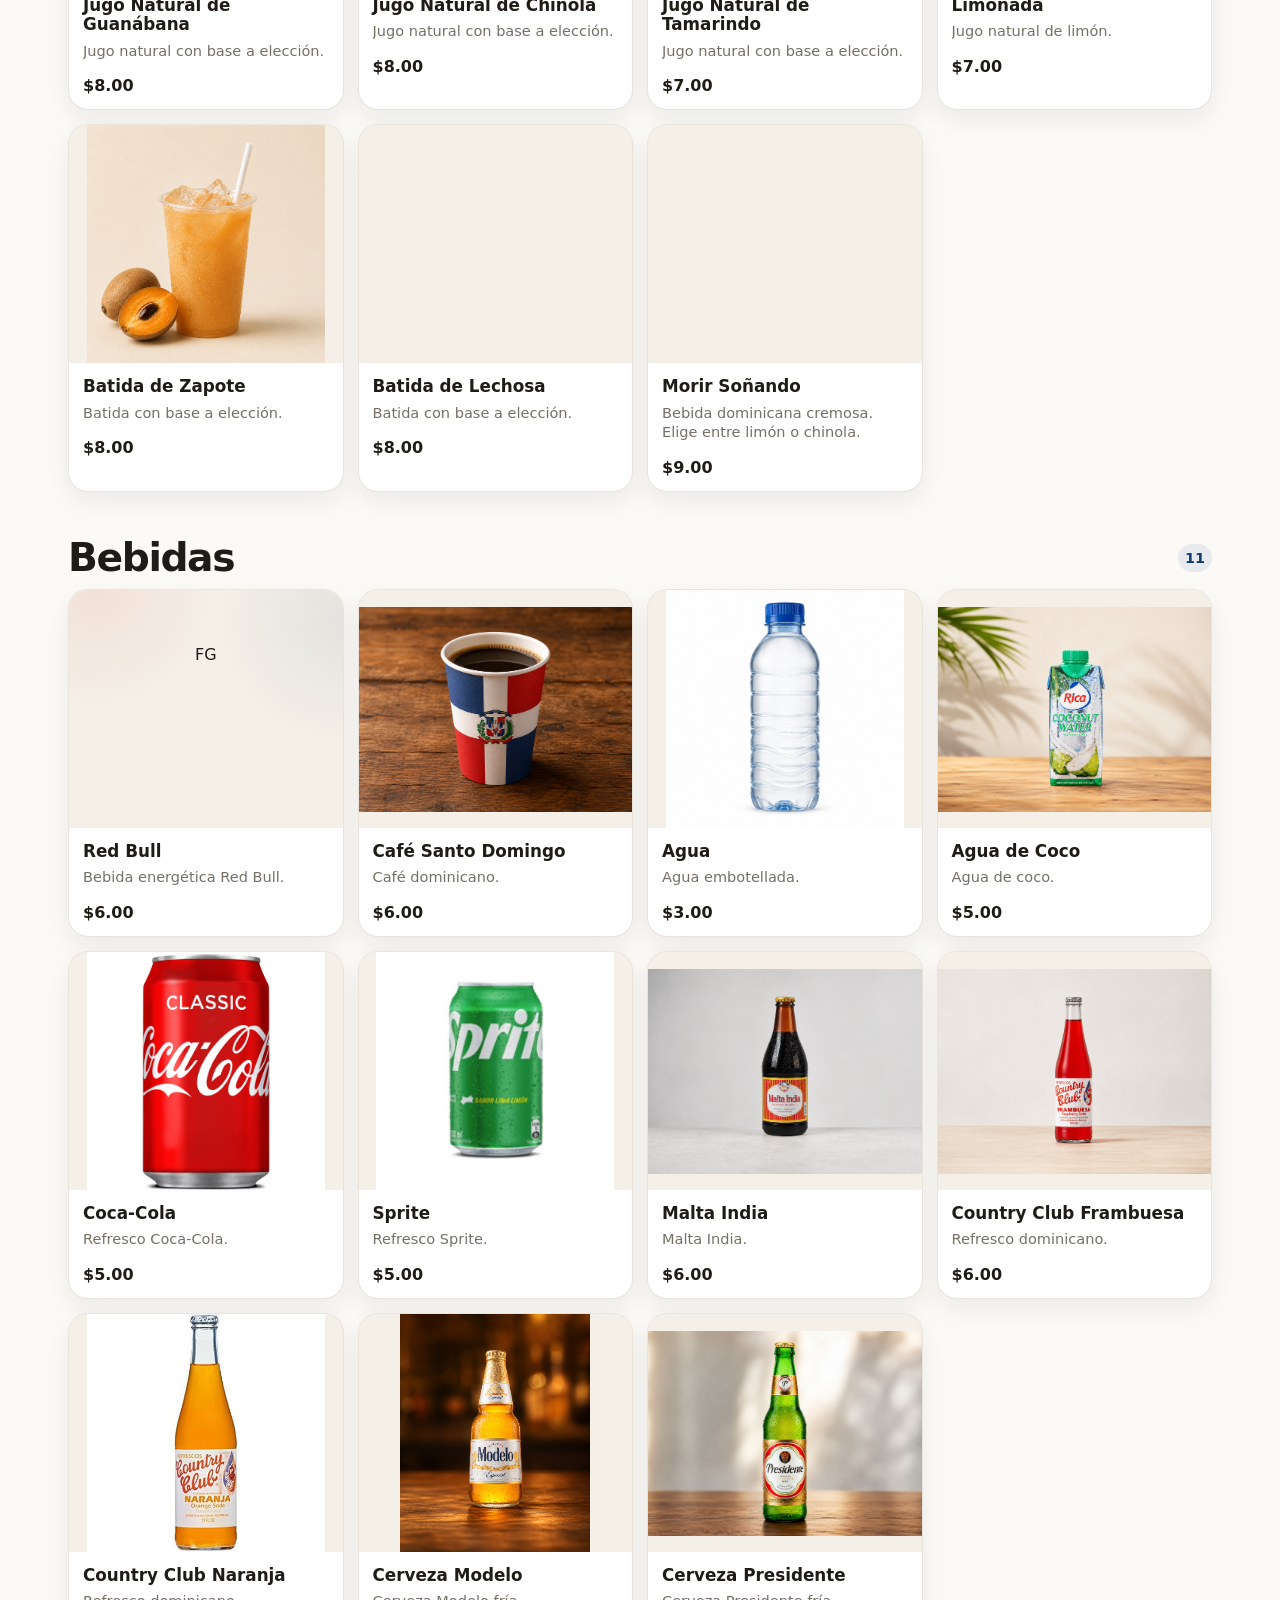
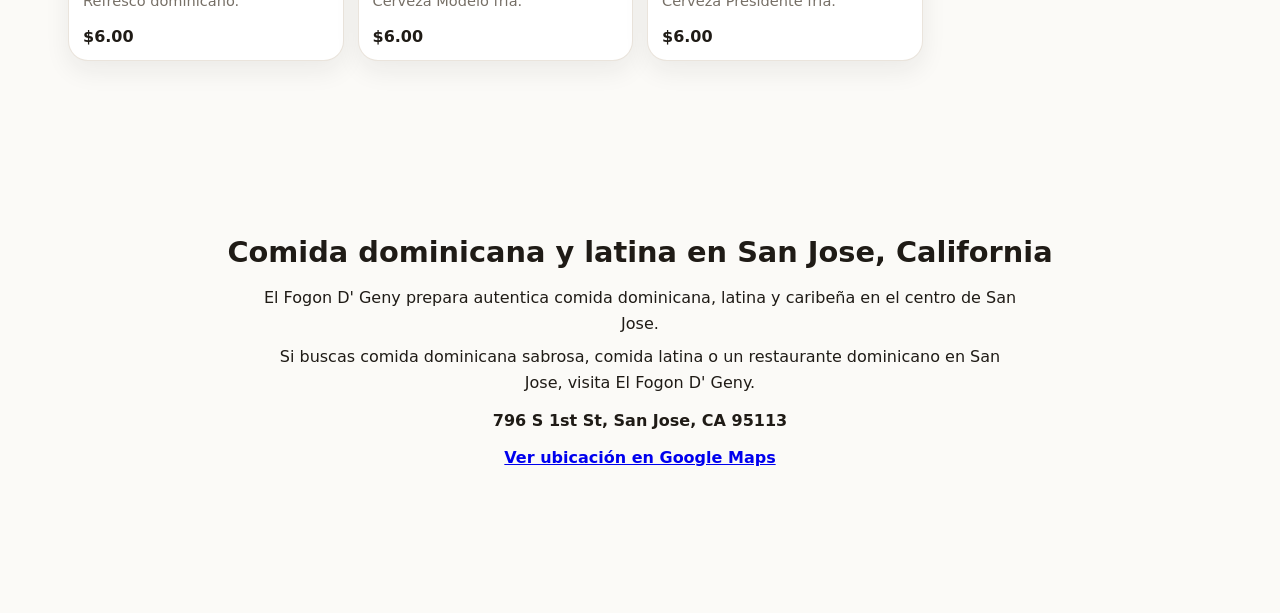
==== commit 6f8c105d: "Update index.html" ====
--- a/index.html
+++ b/index.html
@@ -28,7 +28,7 @@
   <meta name="twitter:description" content="Autentica comida dominicana en San Jose, California.">
   <meta name="twitter:image" content="https://el-fongo-geny.github.io/el-fongon-dgeny/assets/images/logo.png">
 
-  <link rel="stylesheet" href="style.css?v=103.3-integrated-category-rail">
+  <link rel="stylesheet" href="style.css?v=104.8a2-cart-modal-priority">
 
   <script type="application/ld+json">
   {
@@ -416,6 +416,6 @@
   <script src="supabase-client.js?v=102-kiosk-idempotency-mobile-categories"></script>
   <script src="backend-config.js?v=18-mobile-fixed"></script>
   <script src="menu-data.js?v=60-public-catalog"></script>
-  <script src="app.js?v=104.8a1-checkout-state-refresh"></script>
+  <script src="app.js?v=104.8a2-cart-modal-priority"></script>
 </body>
 </html>
--- a/style.css
+++ b/style.css
@@ -3446,3 +3446,172 @@
   background:#ffe6e0;
   border-color:#efb4aa;
 }
+
+
+/* =========================================================
+   V104.8A.2 · CARRITO + PRIORIDAD DEL FLUJO DE PEDIDO
+   ========================================================= */
+
+/* Acciones de cada ítem: precio y Eliminar arriba; cantidad debajo. */
+.cart-item-actions {
+  display: grid !important;
+  align-content: start !important;
+  justify-items: end !important;
+  gap: 12px !important;
+  min-width: 154px !important;
+}
+
+.cart-item-actions-top {
+  display: flex !important;
+  align-items: center !important;
+  justify-content: flex-end !important;
+  gap: 10px !important;
+  width: 100% !important;
+}
+
+.cart-line-total {
+  display: block !important;
+  margin: 0 !important;
+  font-size: clamp(1rem, 3.8vw, 1.15rem) !important;
+  line-height: 1 !important;
+  white-space: nowrap !important;
+}
+
+/* Eliminar queda arriba del control de cantidad. */
+.cart-remove-btn {
+  order: 0 !important;
+  width: auto !important;
+  min-width: 82px !important;
+  min-height: 40px !important;
+  margin: 0 !important;
+  padding: 7px 11px !important;
+  border-radius: 12px !important;
+  font-size: .86rem !important;
+  line-height: 1 !important;
+  white-space: nowrap !important;
+}
+
+/* Botones +/- grandes y cómodos para touch. */
+.cart-quantity-control {
+  display: grid !important;
+  grid-template-columns: 52px 44px 52px !important;
+  align-items: center !important;
+  justify-content: end !important;
+  gap: 5px !important;
+  width: max-content !important;
+  margin-left: auto !important;
+}
+
+.cart-quantity-btn {
+  display: grid !important;
+  place-items: center !important;
+  width: 52px !important;
+  min-width: 52px !important;
+  height: 52px !important;
+  min-height: 52px !important;
+  margin: 0 !important;
+  border: 1px solid var(--line) !important;
+  border-radius: 12px !important;
+  padding: 0 !important;
+  background: var(--surface) !important;
+  color: var(--ink) !important;
+  font-size: 1.65rem !important;
+  font-weight: 800 !important;
+  line-height: 1 !important;
+  touch-action: manipulation !important;
+}
+
+.cart-quantity-btn:active {
+  transform: scale(.96) !important;
+}
+
+.cart-quantity-value {
+  display: grid !important;
+  place-items: center !important;
+  width: 44px !important;
+  min-width: 44px !important;
+  min-height: 52px !important;
+  font-size: 1.2rem !important;
+  font-weight: 850 !important;
+  line-height: 1 !important;
+}
+
+/* El flujo Para aquí/Para llevar y pago SIEMPRE gana al carrito. */
+.payment-modal {
+  z-index: 1000 !important;
+  background: rgba(0, 0, 0, .56) !important;
+  backdrop-filter: blur(3px);
+  -webkit-backdrop-filter: blur(3px);
+}
+
+.payment-modal[aria-hidden="false"] {
+  display: grid !important;
+}
+
+.payment-card {
+  position: relative !important;
+  z-index: 1001 !important;
+}
+
+/* Defensa extra: aunque una transición deje cart-open por un instante,
+   el carrito nunca puede quedar por encima del flujo de pedido. */
+body.payment-open .cart-panel,
+body.payment-open #cartFab,
+body.payment-open .category-drawer,
+body.payment-open .category-drawer-toggle,
+body.payment-open .category-drawer-backdrop {
+  pointer-events: none !important;
+}
+
+body.payment-open .cart-panel {
+  z-index: 20 !important;
+}
+
+/* En móvil damos suficiente espacio al bloque derecho sin robar demasiado
+   ancho al nombre/subopciones del producto. */
+@media (max-width: 560px) {
+  .cart-item {
+    grid-template-columns: minmax(0, 1fr) 154px !important;
+    gap: 10px !important;
+  }
+
+  .cart-item-actions {
+    min-width: 154px !important;
+  }
+
+  .cart-item-actions-top {
+    flex-wrap: wrap !important;
+    row-gap: 8px !important;
+  }
+
+  .cart-remove-btn {
+    min-width: 88px !important;
+  }
+}
+
+@media (max-width: 390px) {
+  .cart-item {
+    grid-template-columns: minmax(0, 1fr) 142px !important;
+  }
+
+  .cart-item-actions {
+    min-width: 142px !important;
+  }
+
+  .cart-quantity-control {
+    grid-template-columns: 48px 38px 48px !important;
+  }
+
+  .cart-quantity-btn {
+    width: 48px !important;
+    min-width: 48px !important;
+    height: 50px !important;
+    min-height: 50px !important;
+  }
+
+  .cart-quantity-value {
+    width: 38px !important;
+    min-width: 38px !important;
+    min-height: 50px !important;
+  }
+}
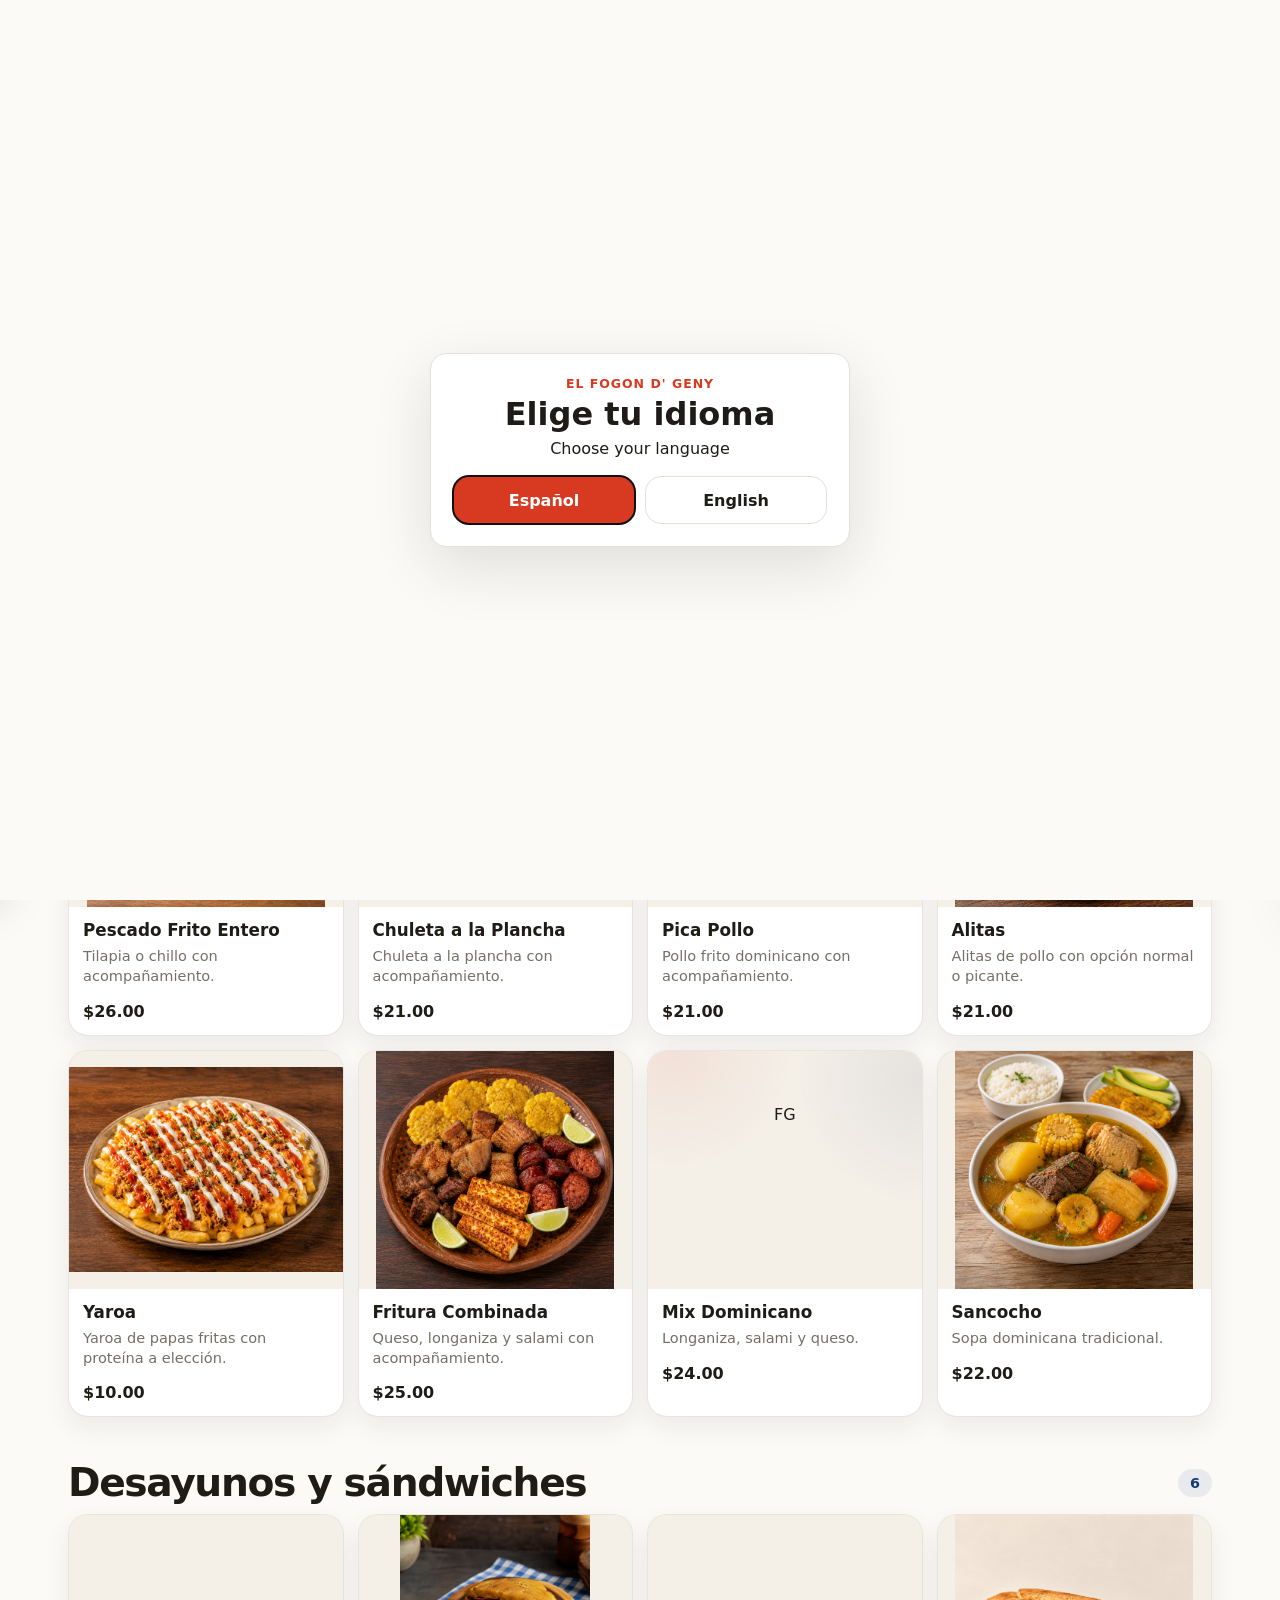
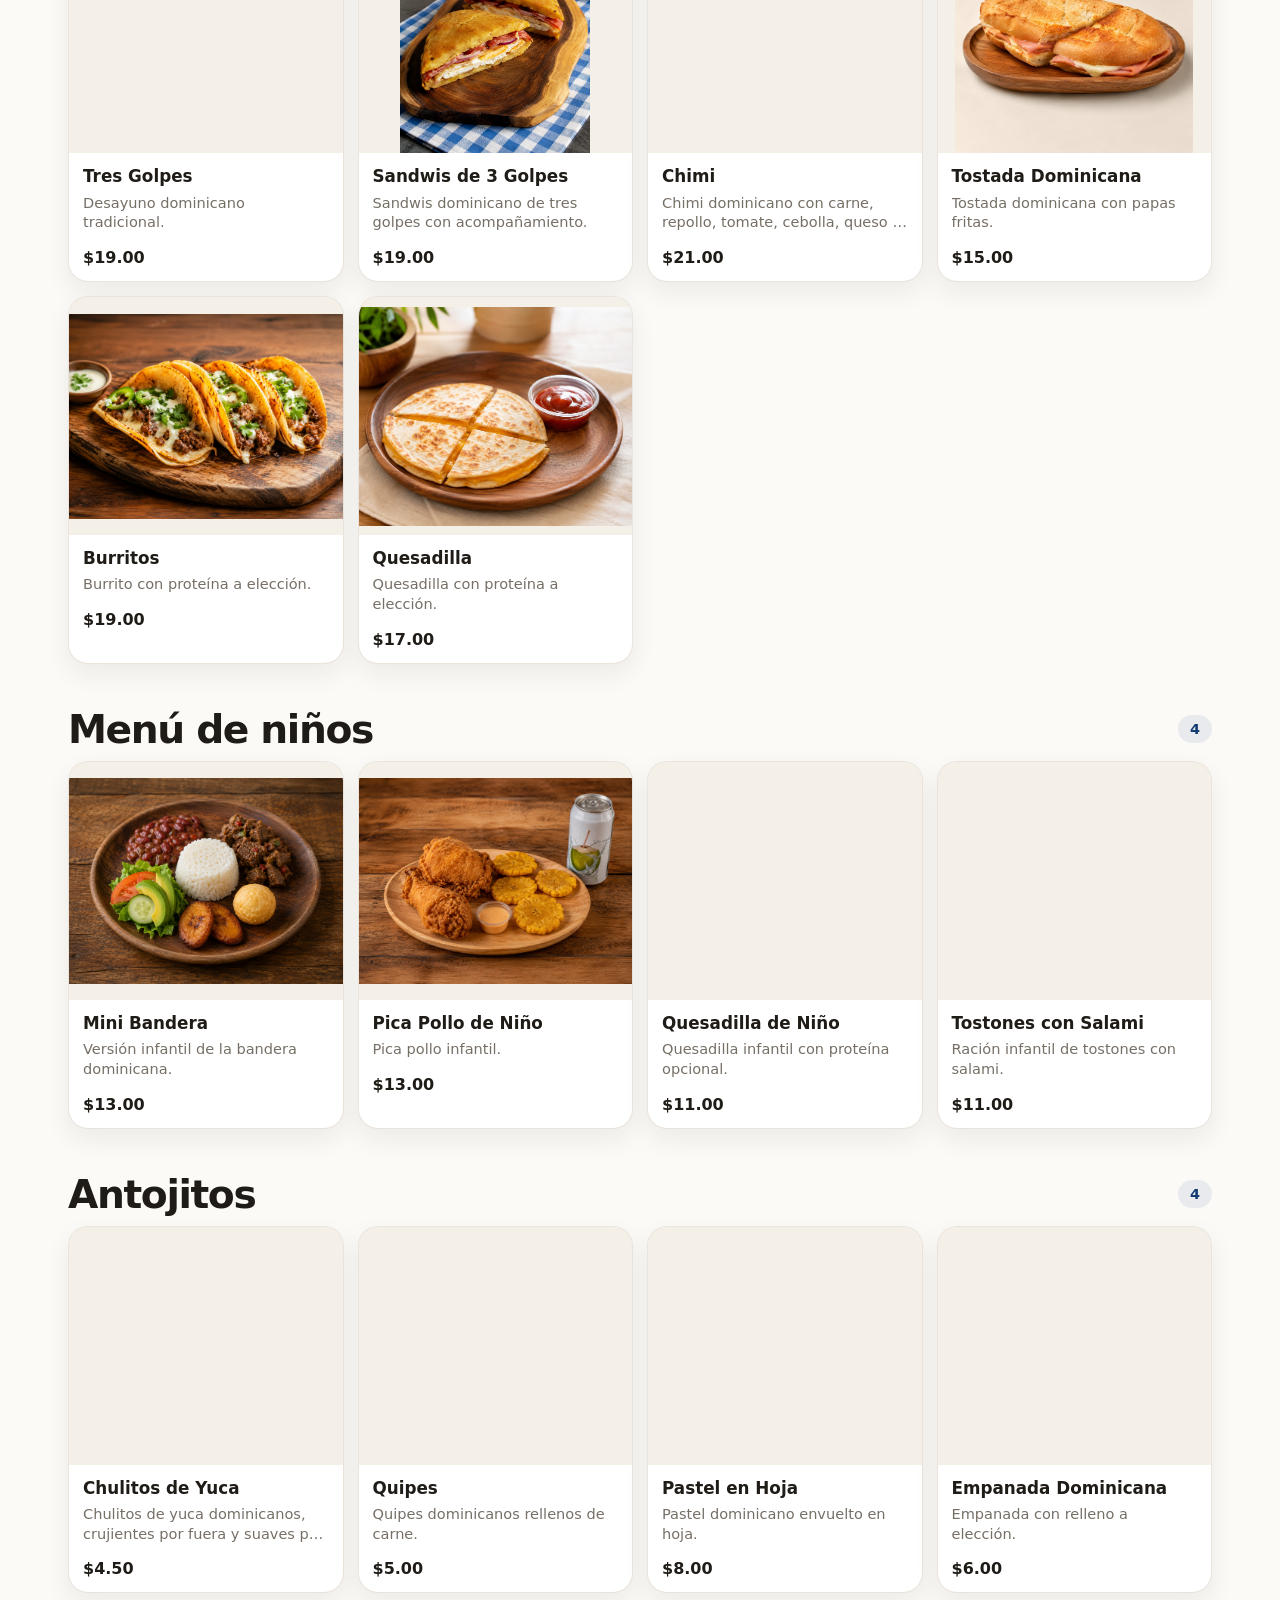
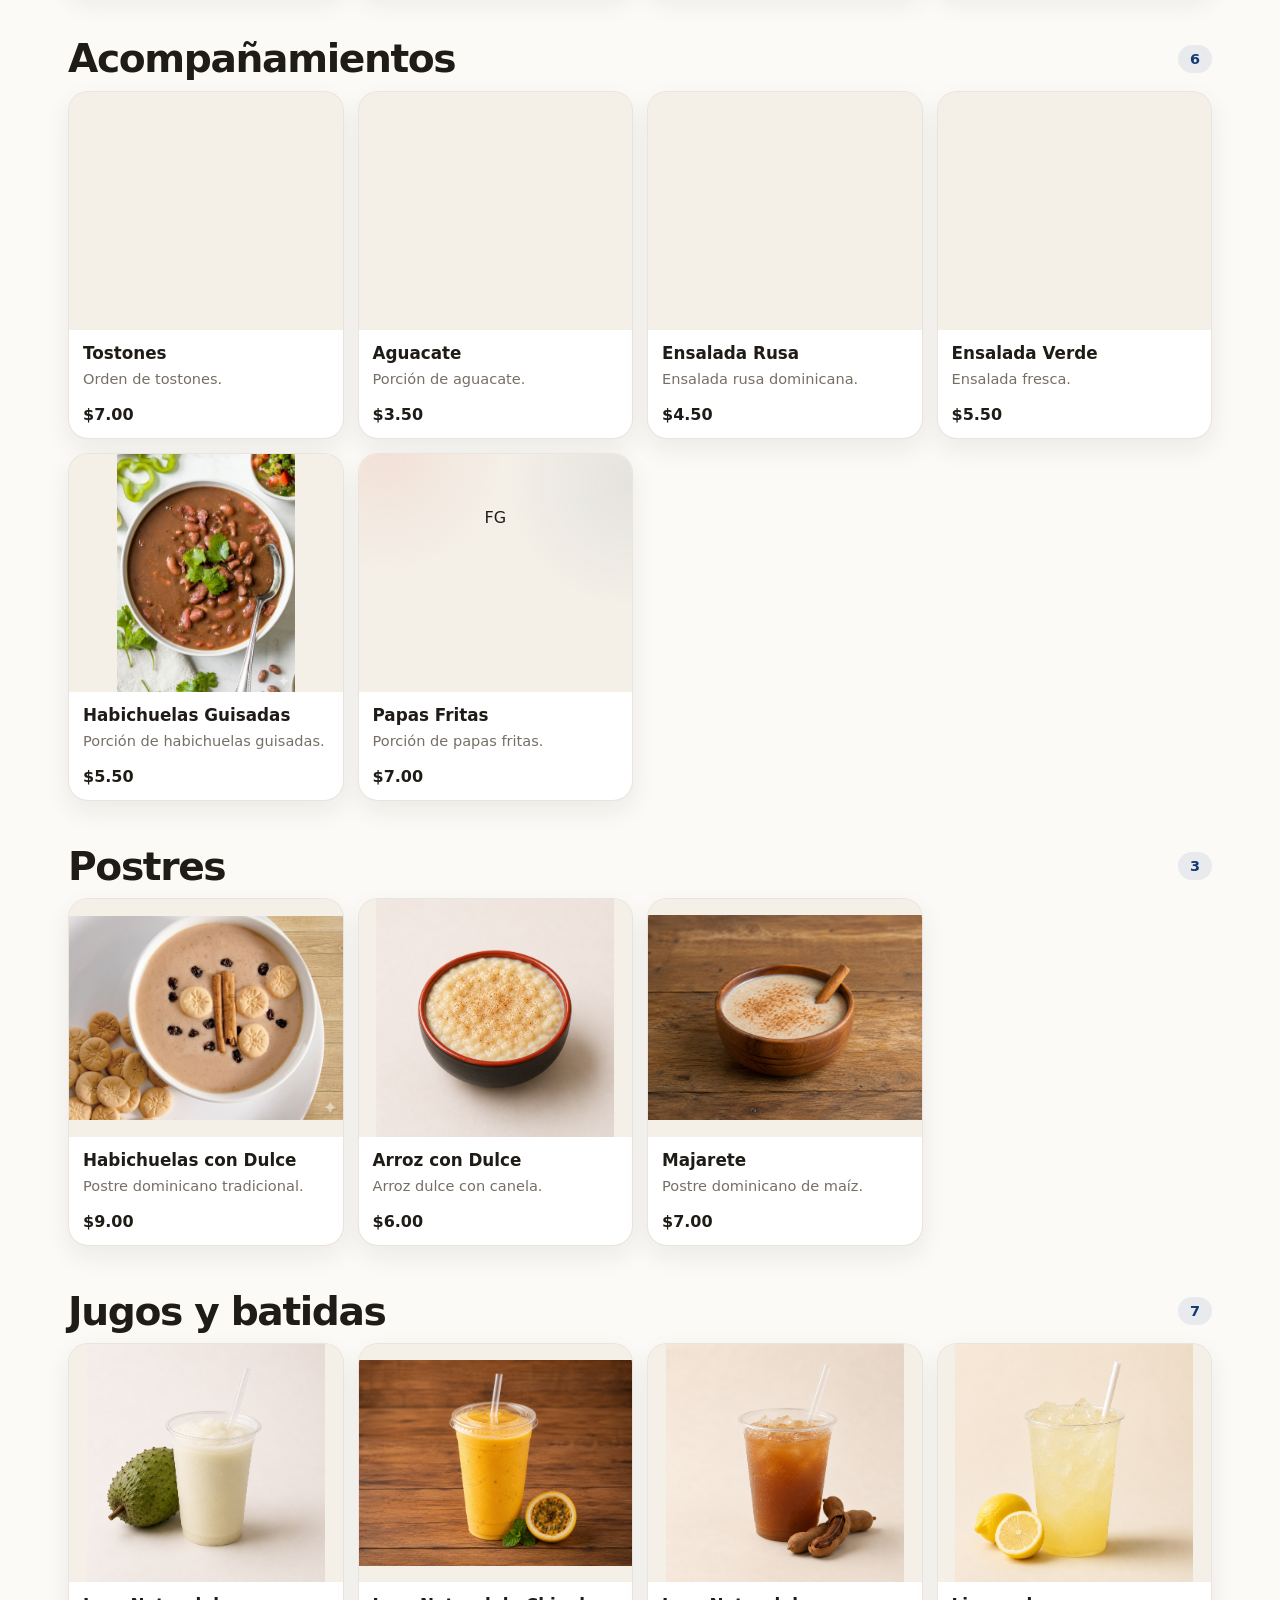
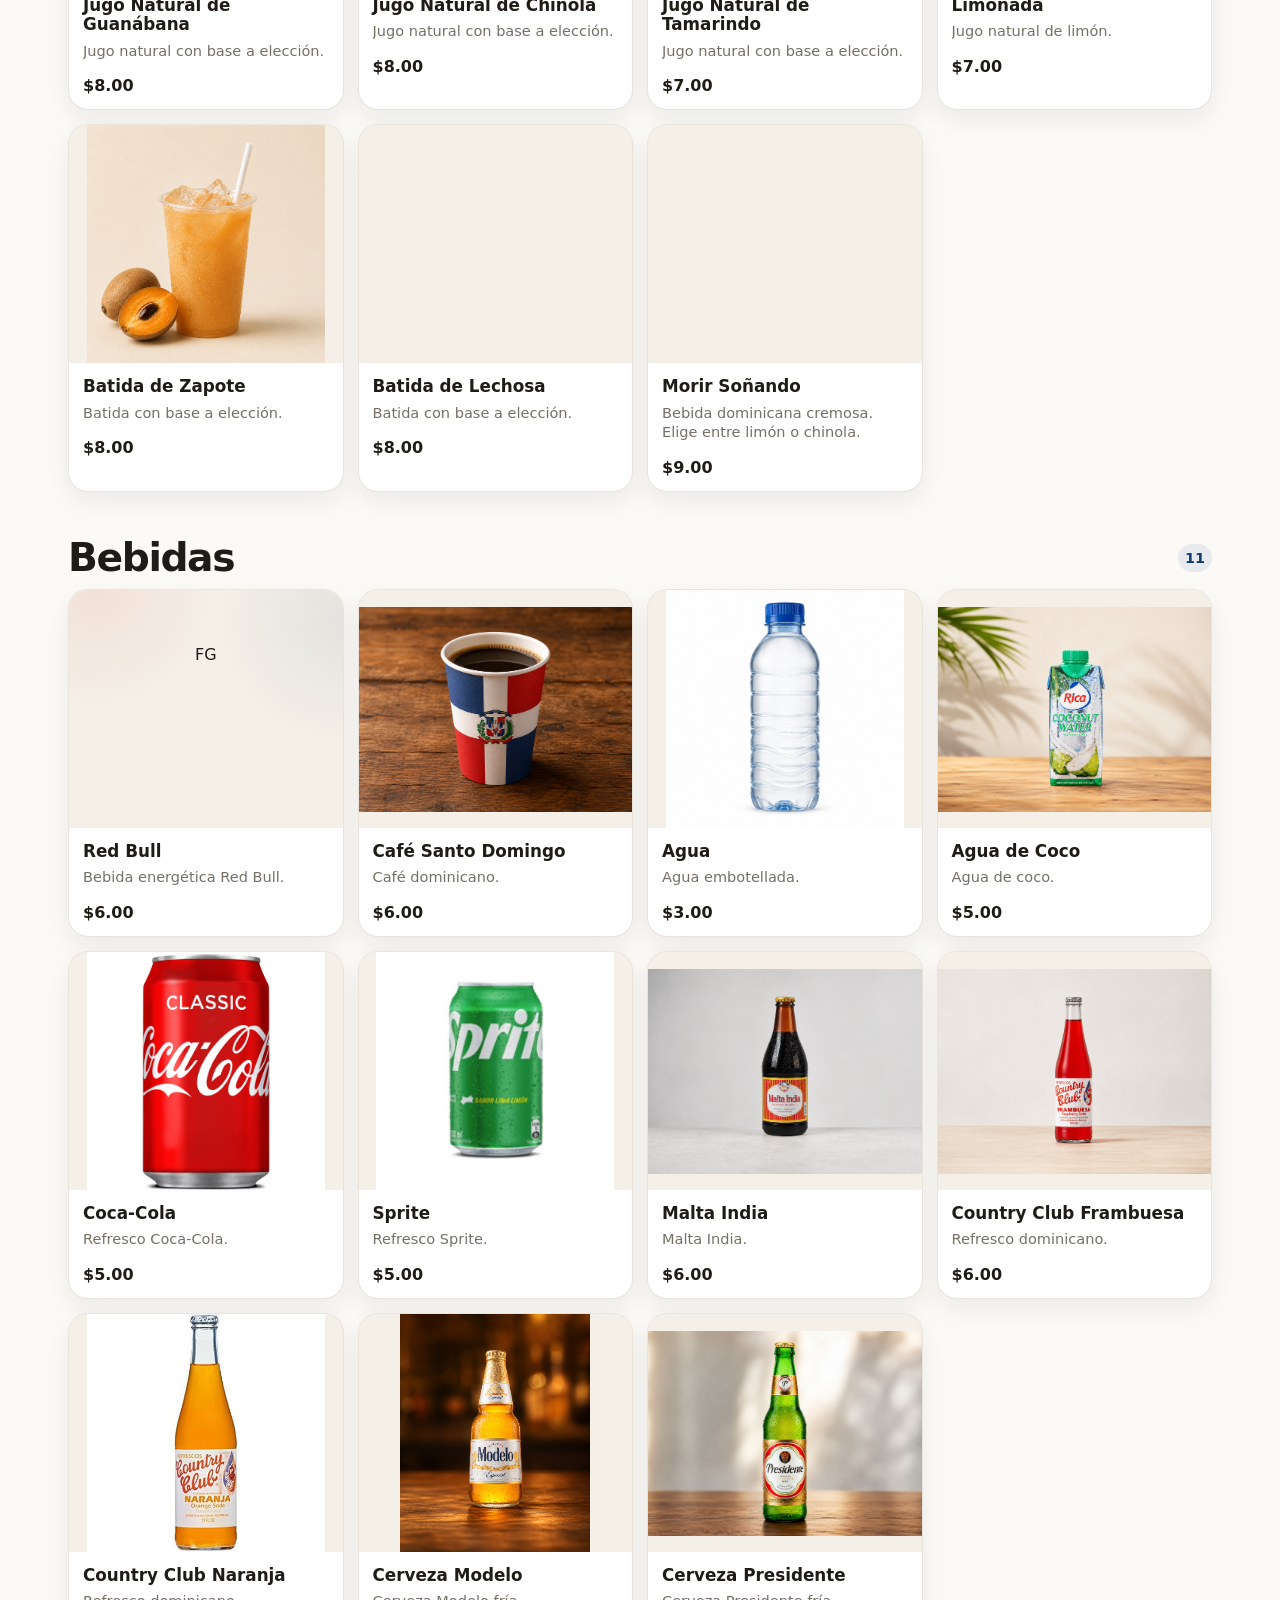
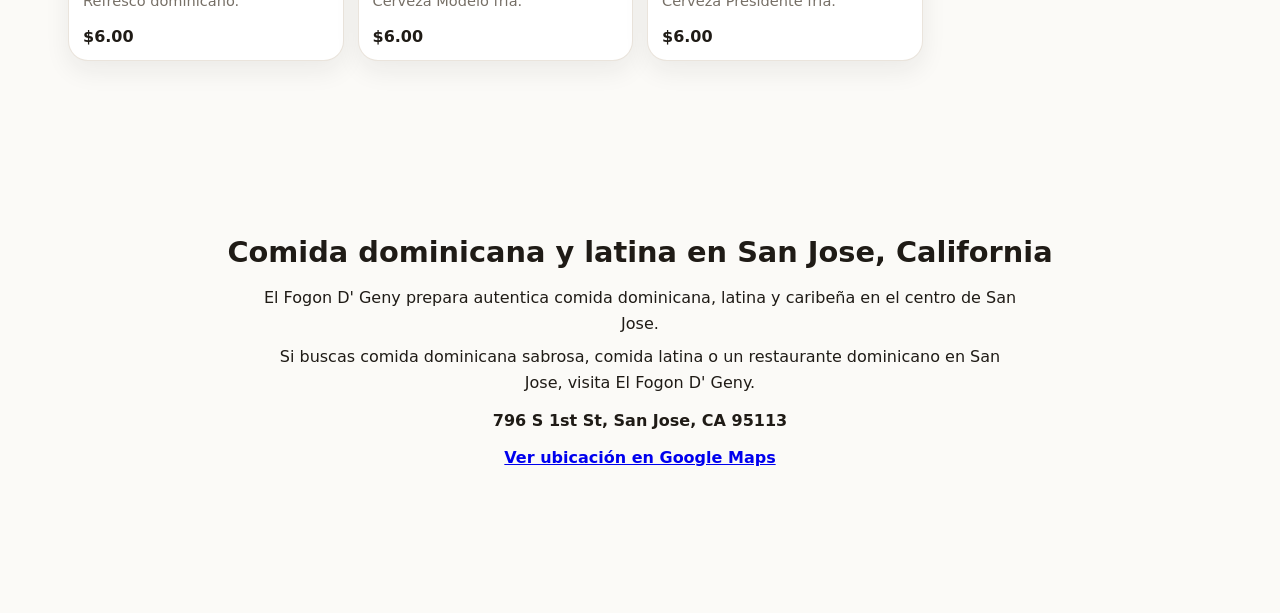
==== commit c8e9f98b: "Update index.html" ====
--- a/index.html
+++ b/index.html
@@ -416,6 +416,6 @@
   <script src="supabase-client.js?v=102-kiosk-idempotency-mobile-categories"></script>
   <script src="backend-config.js?v=18-mobile-fixed"></script>
   <script src="menu-data.js?v=60-public-catalog"></script>
-  <script src="app.js?v=104.8a2-cart-modal-priority"></script>
+  <script src="app.js?v=104.8b-secure-public-orders"></script>
 </body>
 </html>
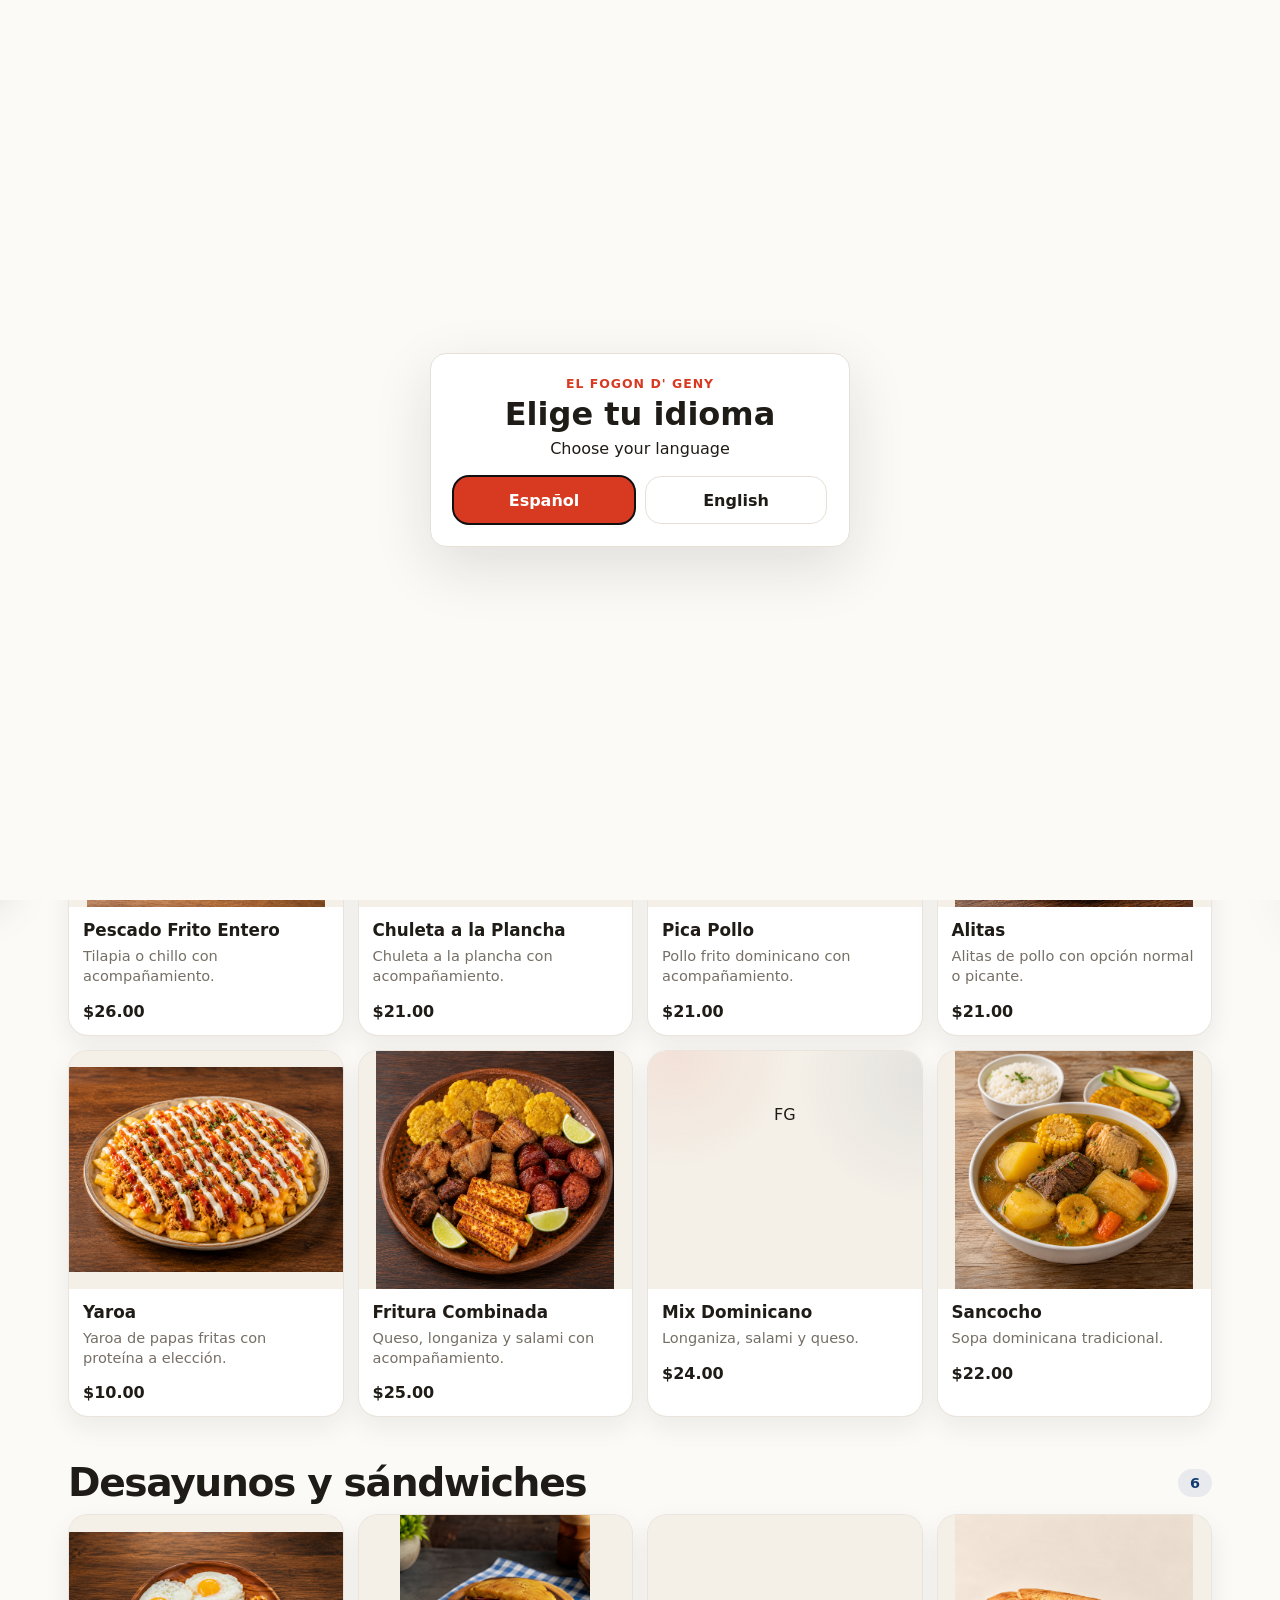
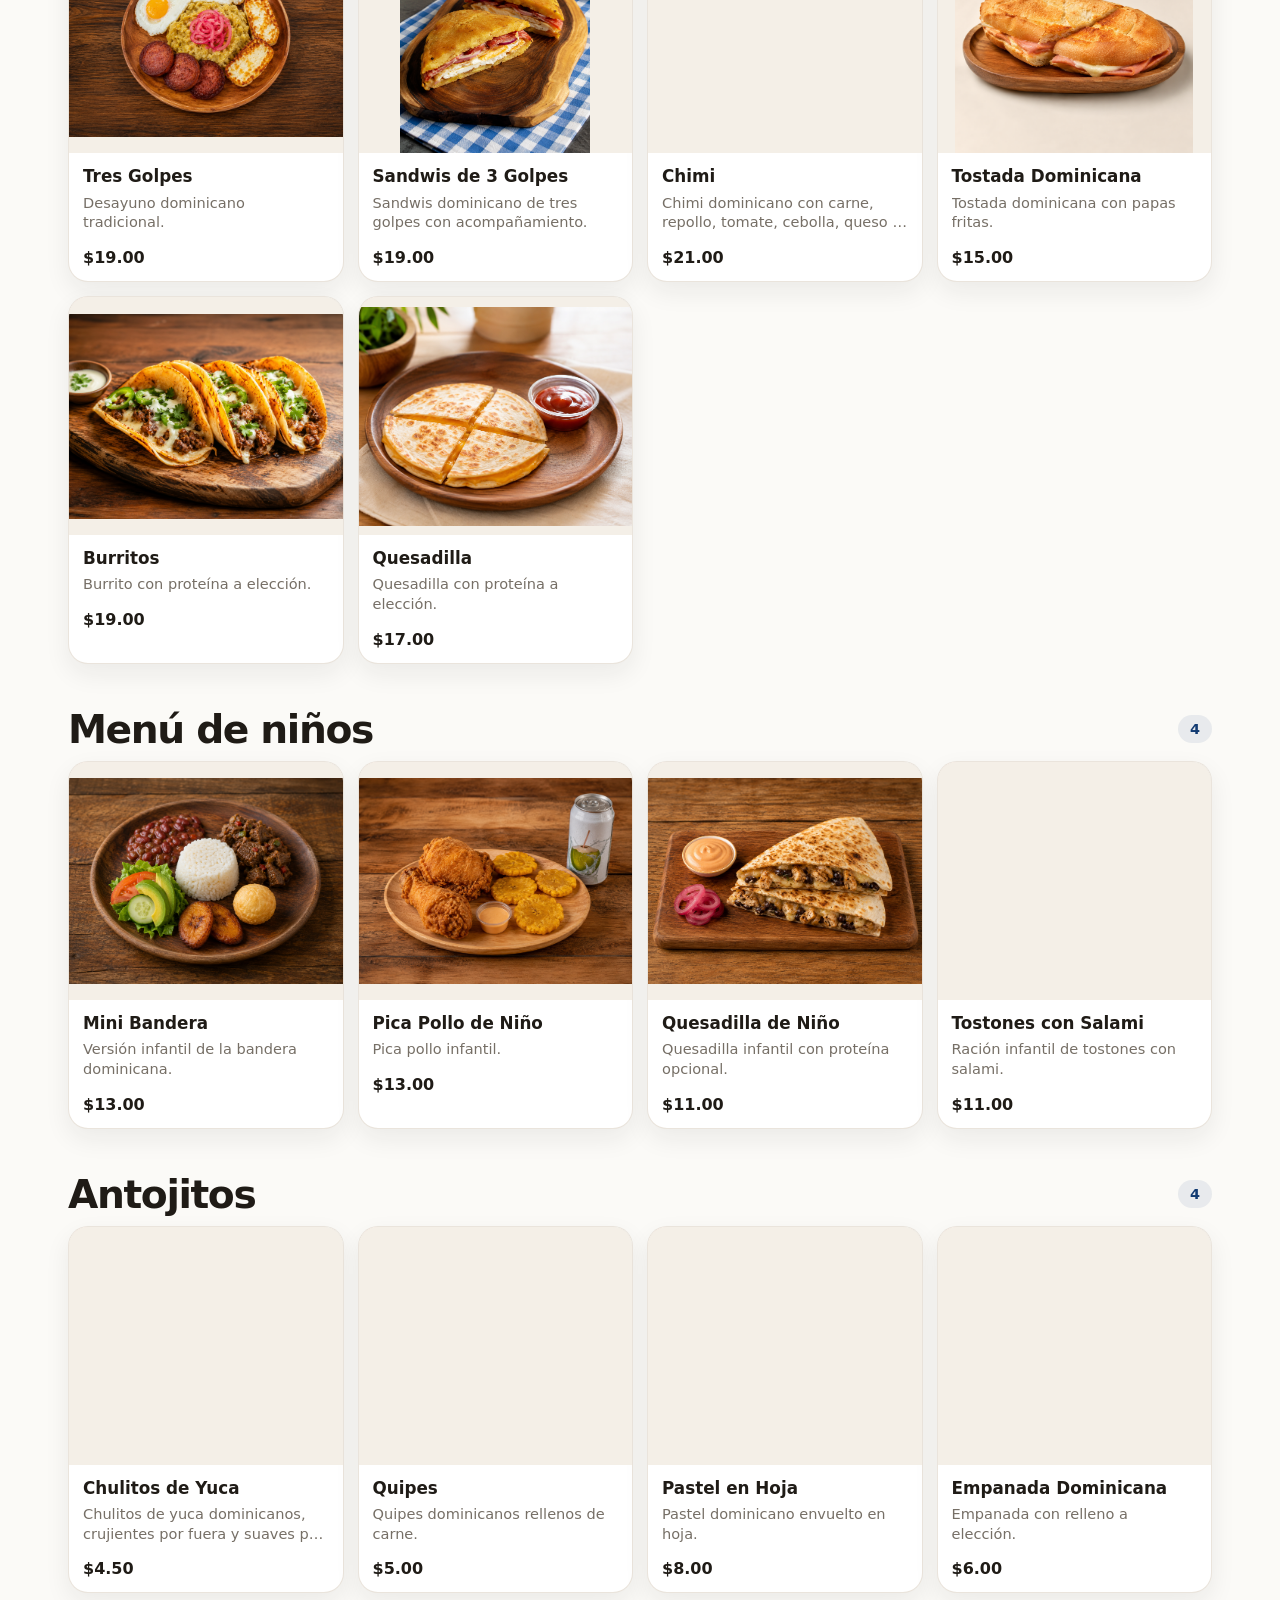
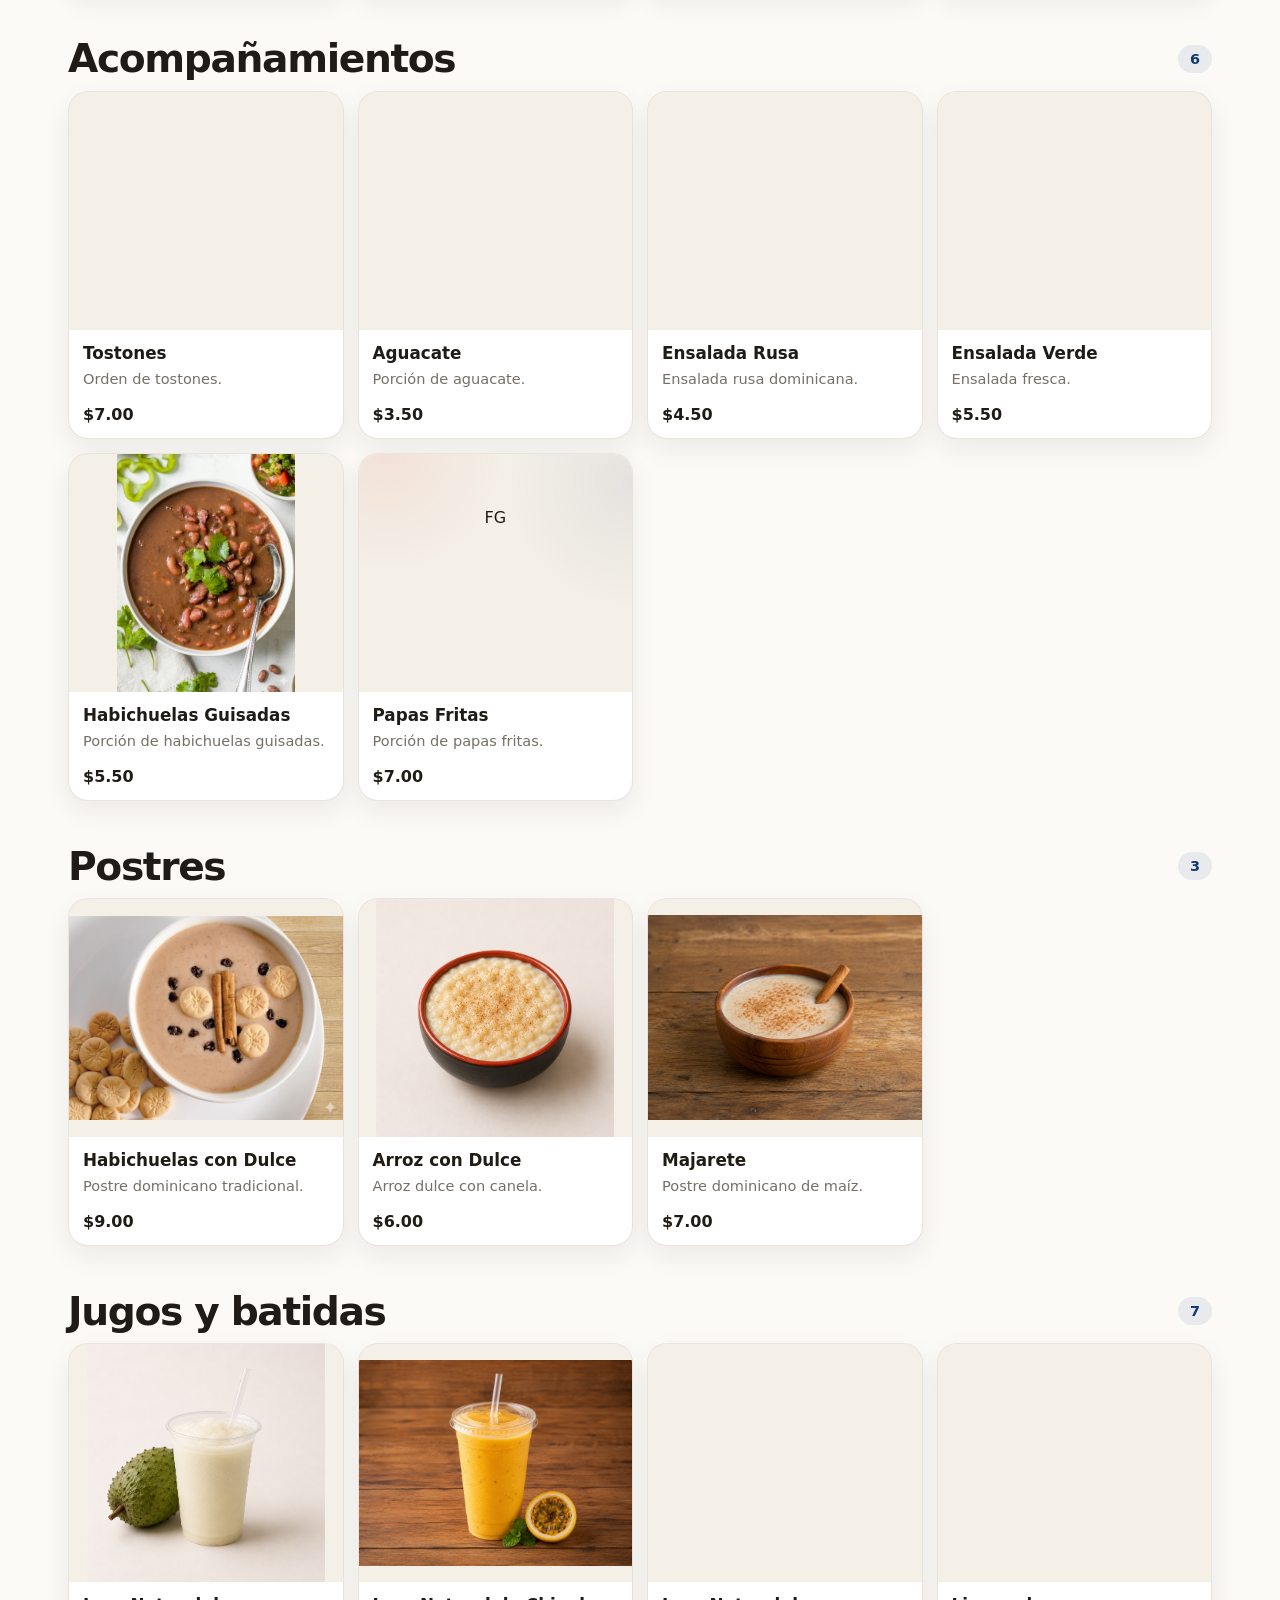
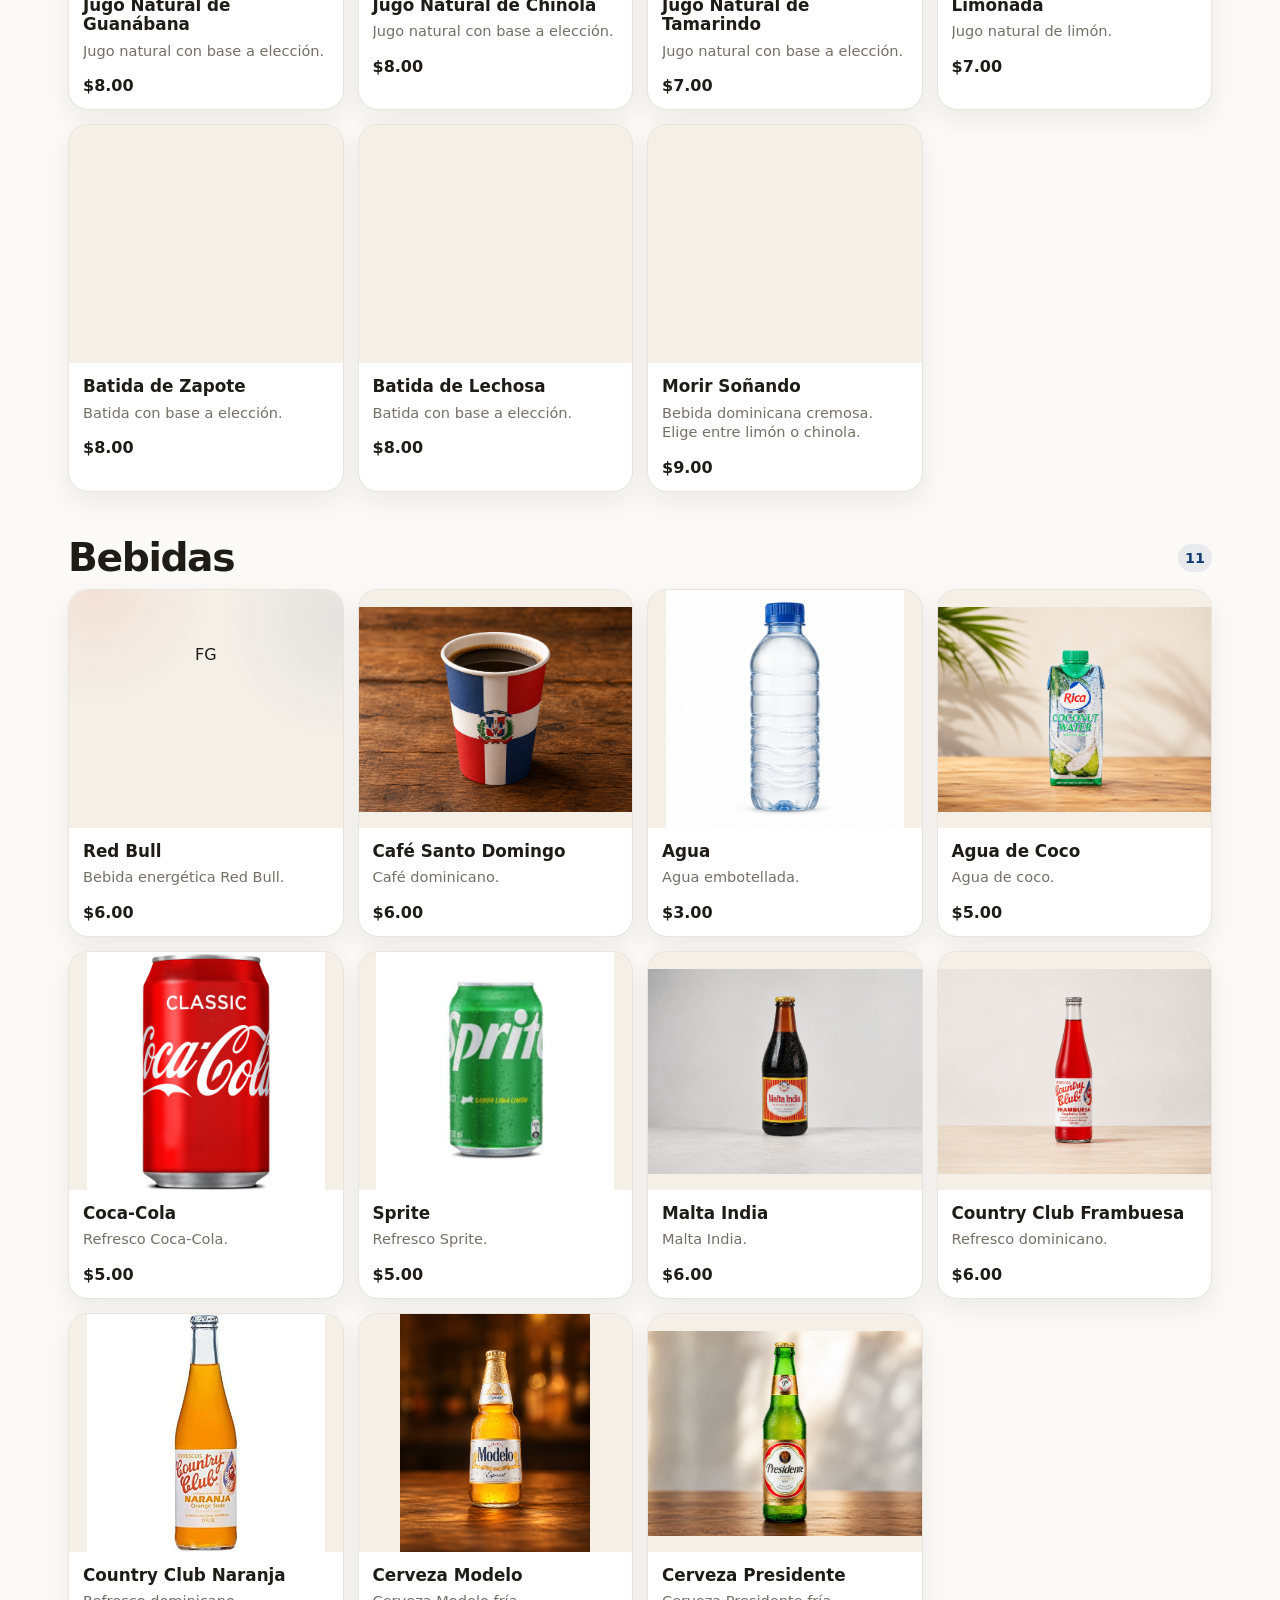
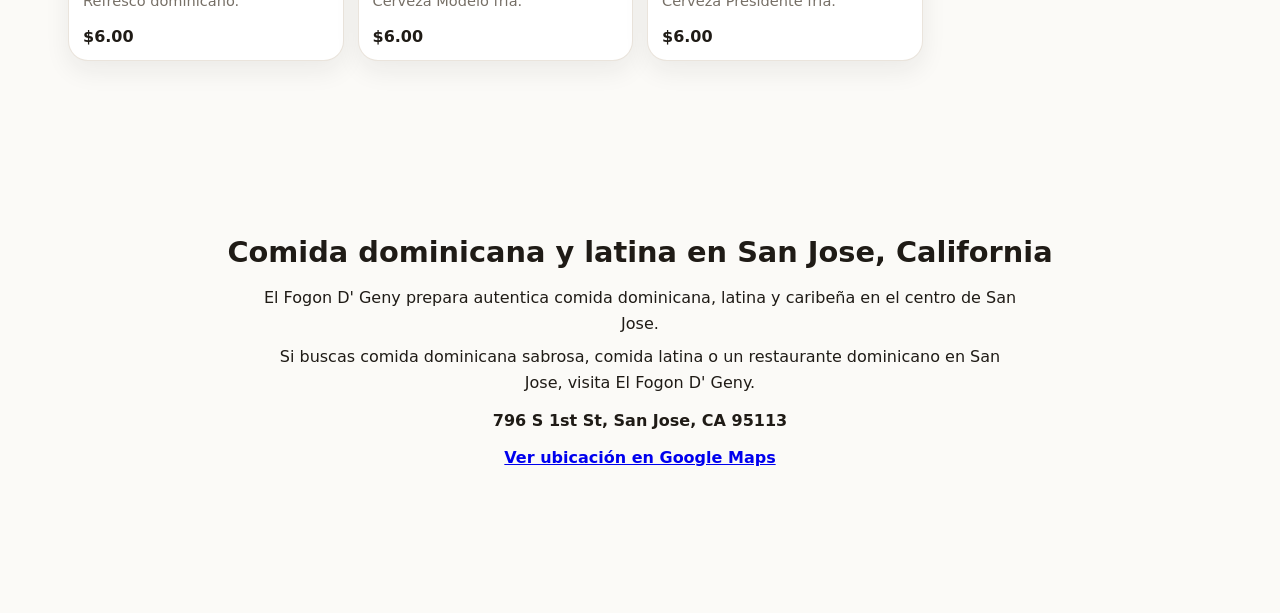
==== commit 0136b3fe: "Update index.html" ====
--- a/index.html
+++ b/index.html
@@ -413,9 +413,9 @@
 
   <script src="https://cdn.jsdelivr.net/npm/@supabase/supabase-js@2"></script>
   <script src="supabase-config.js?v=18-mobile-fixed"></script>
-  <script src="supabase-client.js?v=102-kiosk-idempotency-mobile-categories"></script>
+  <script src="supabase-client.js?v=105-security-consistency"></script>
   <script src="backend-config.js?v=18-mobile-fixed"></script>
   <script src="menu-data.js?v=60-public-catalog"></script>
-  <script src="app.js?v=104.8b-secure-public-orders"></script>
+  <script src="app.js?v=105-security-consistency"></script>
 </body>
 </html>
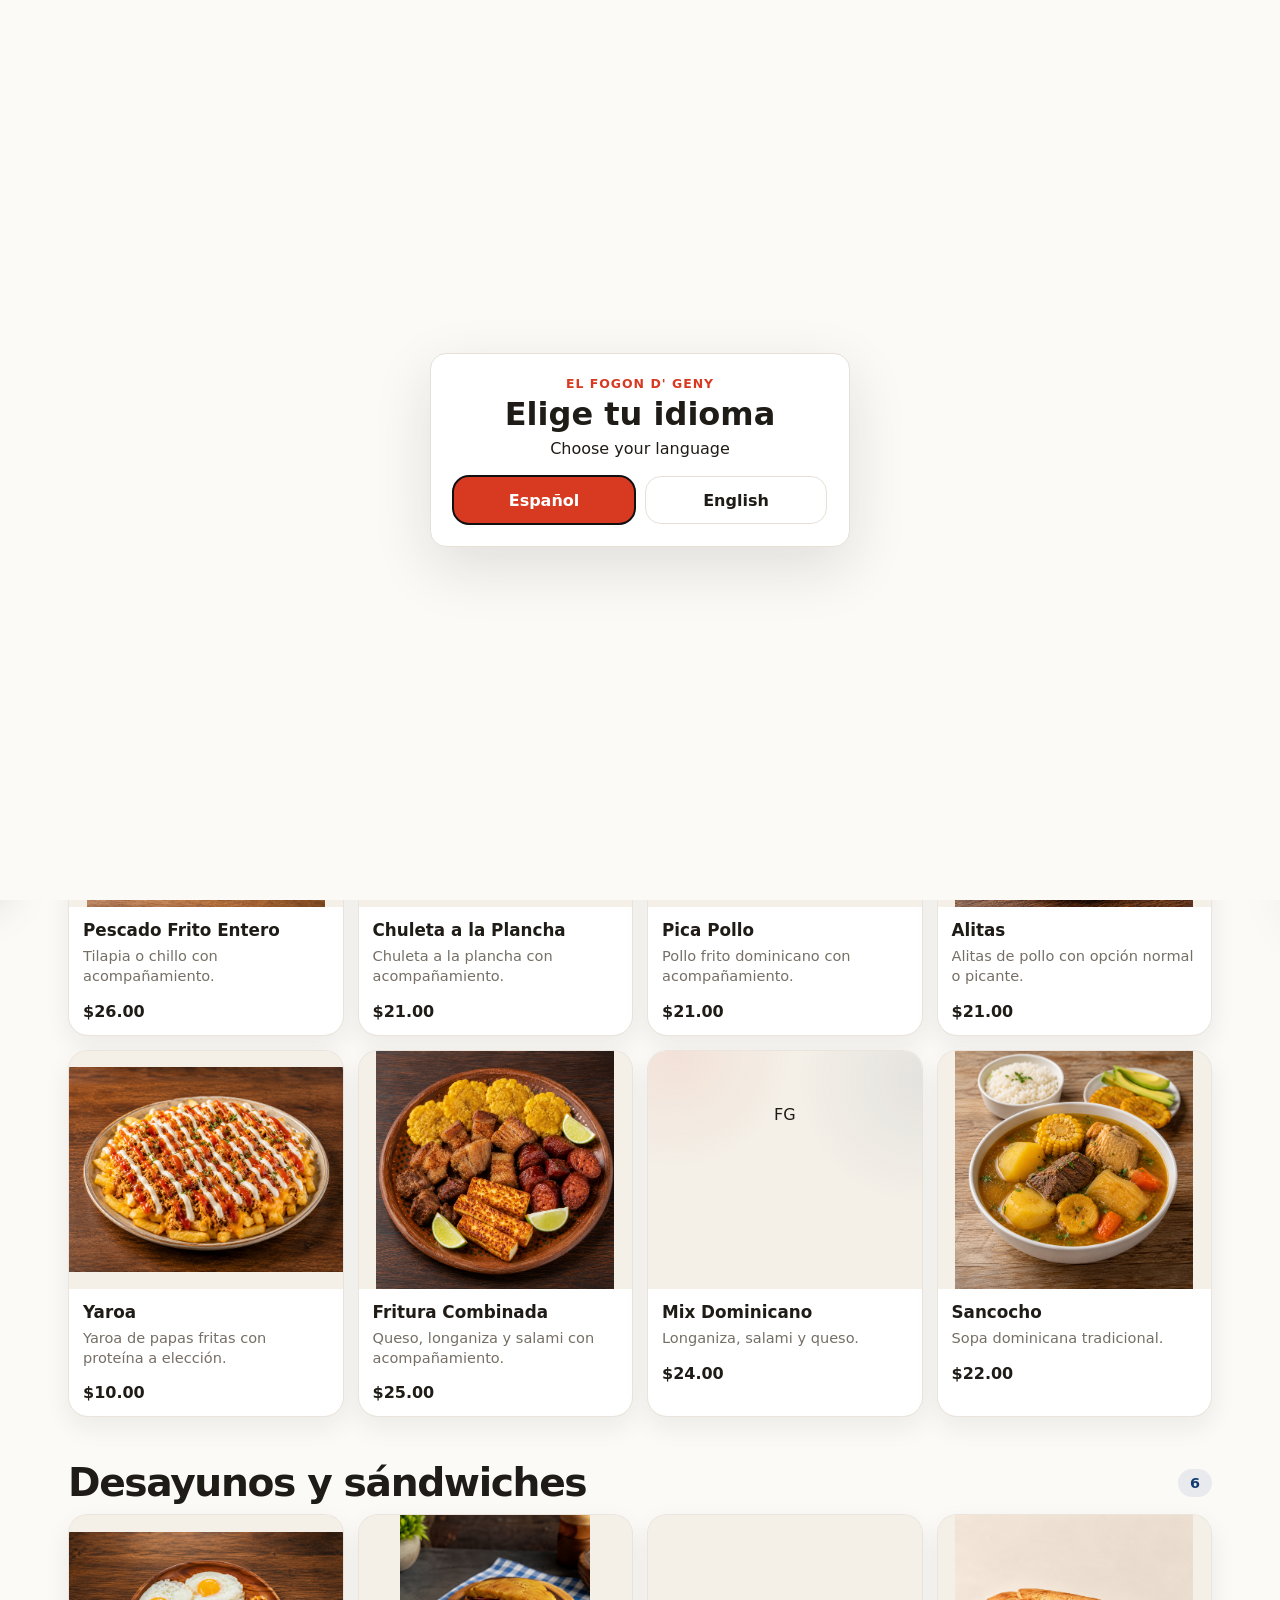
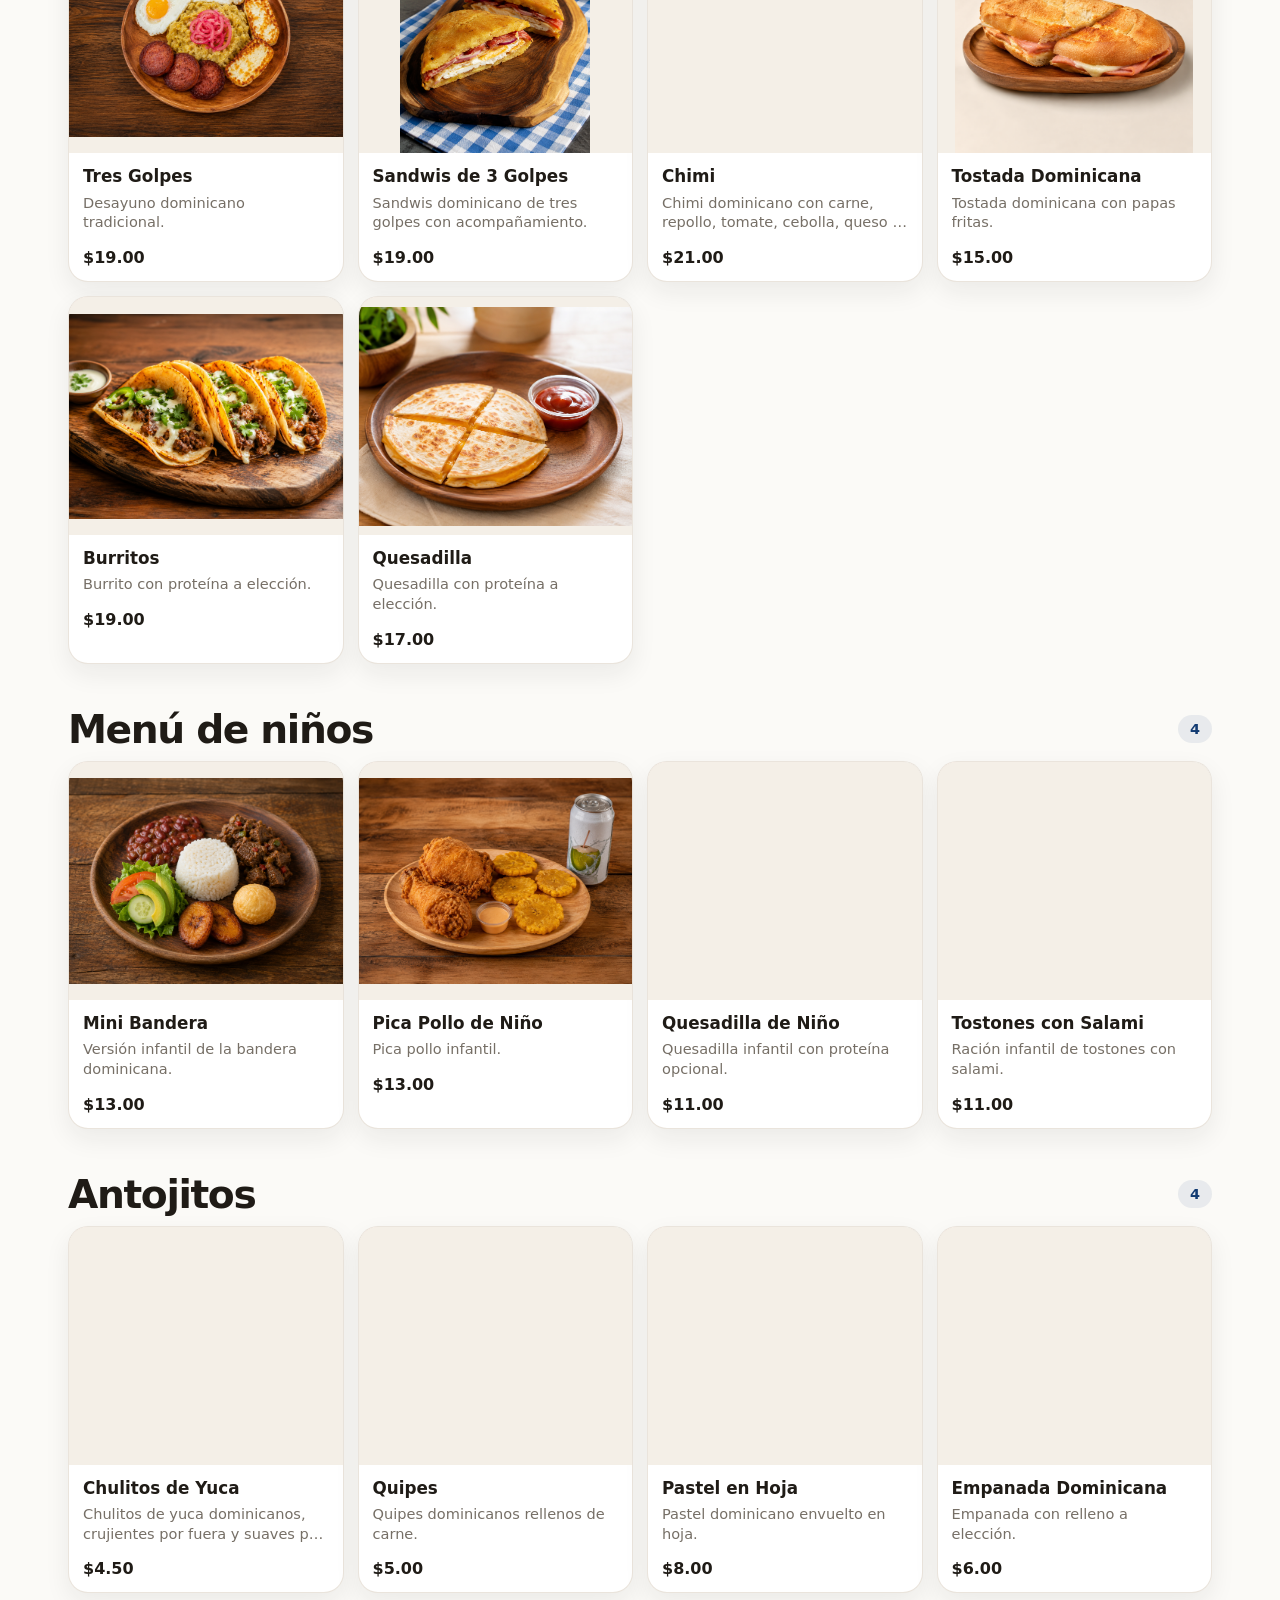
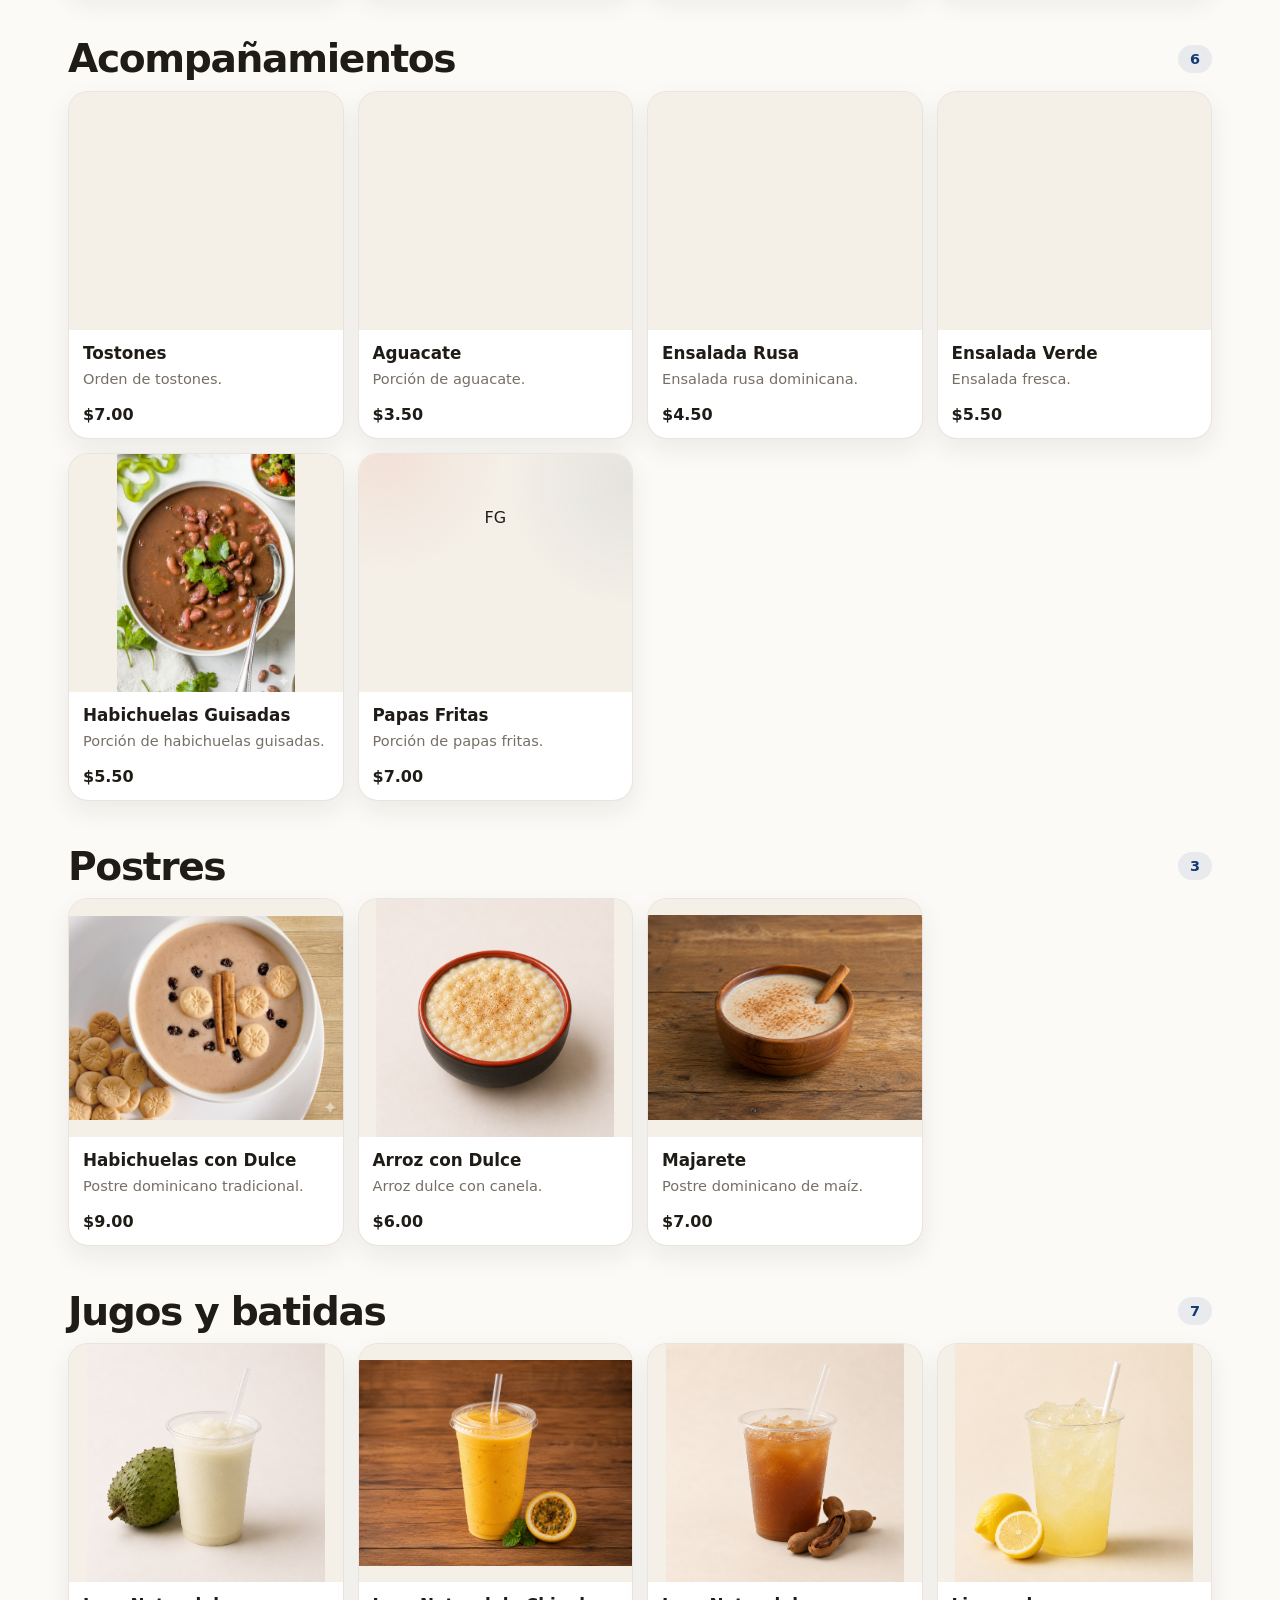
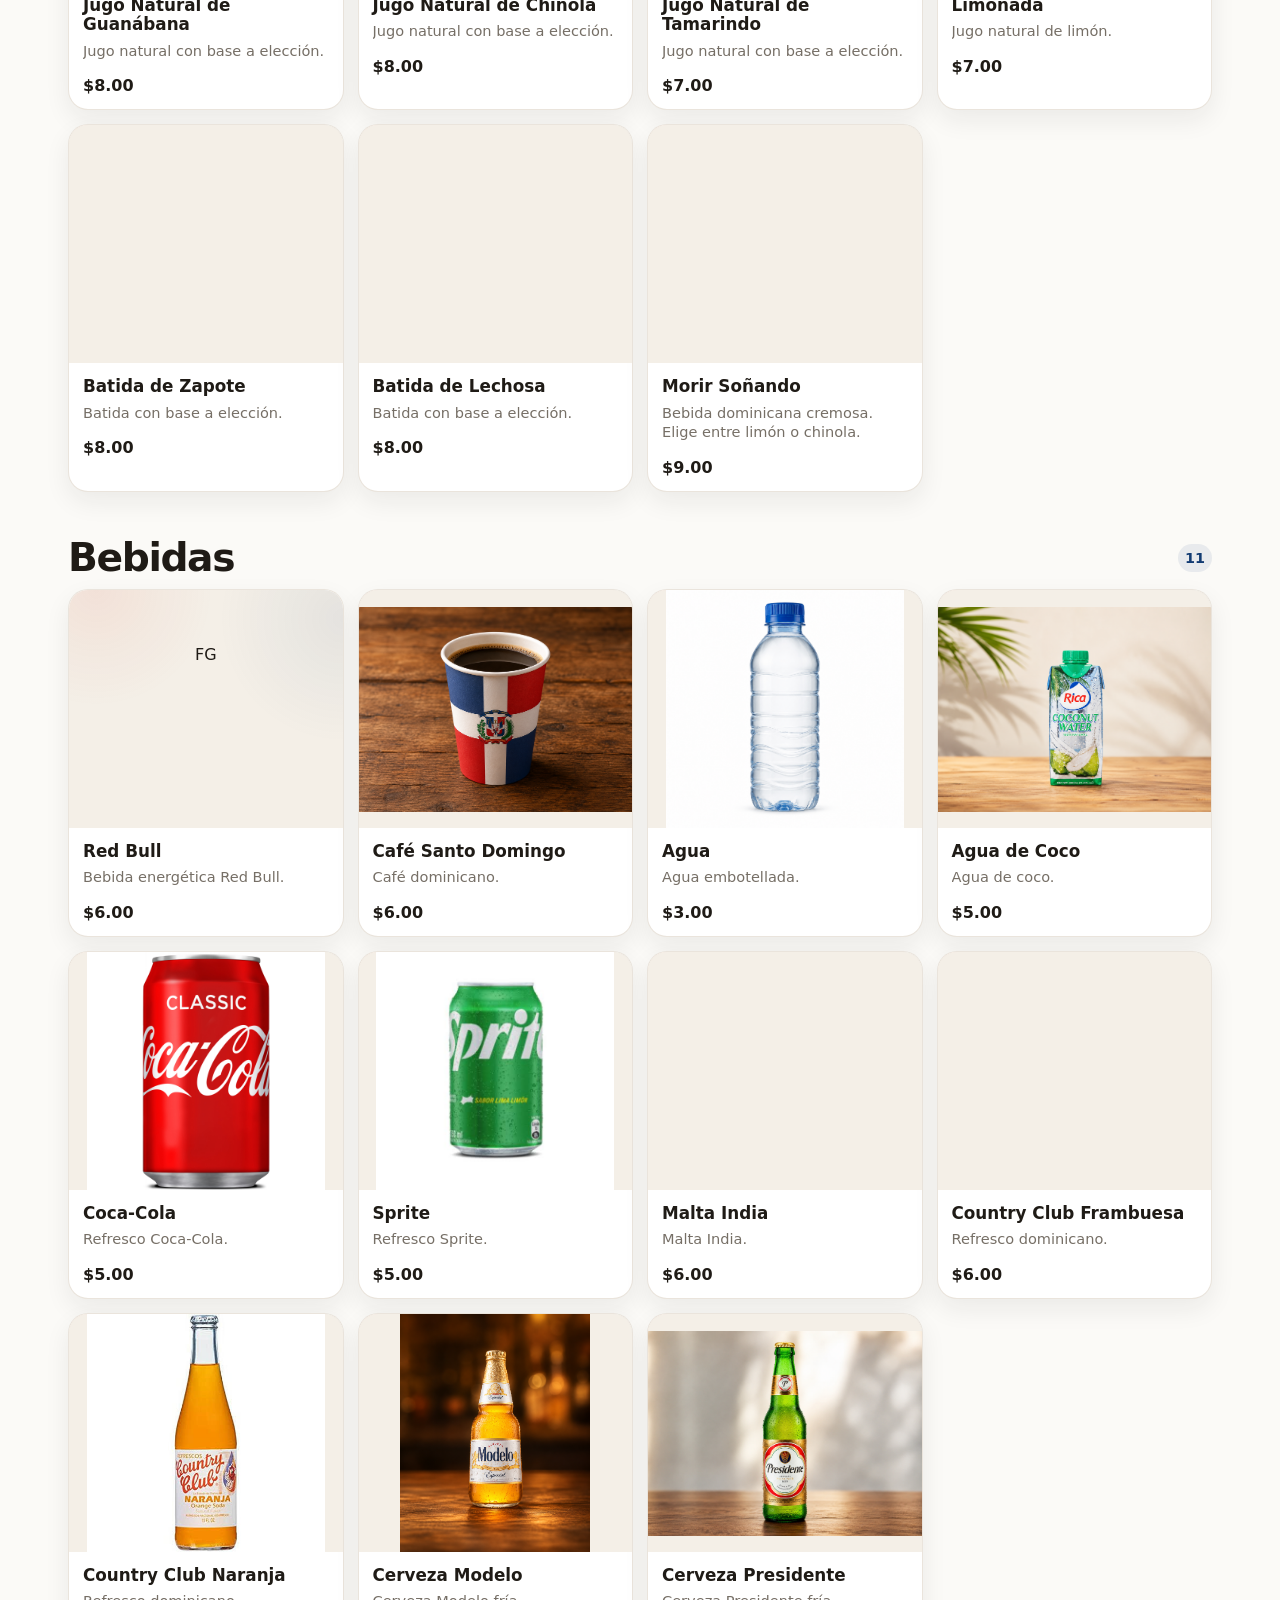
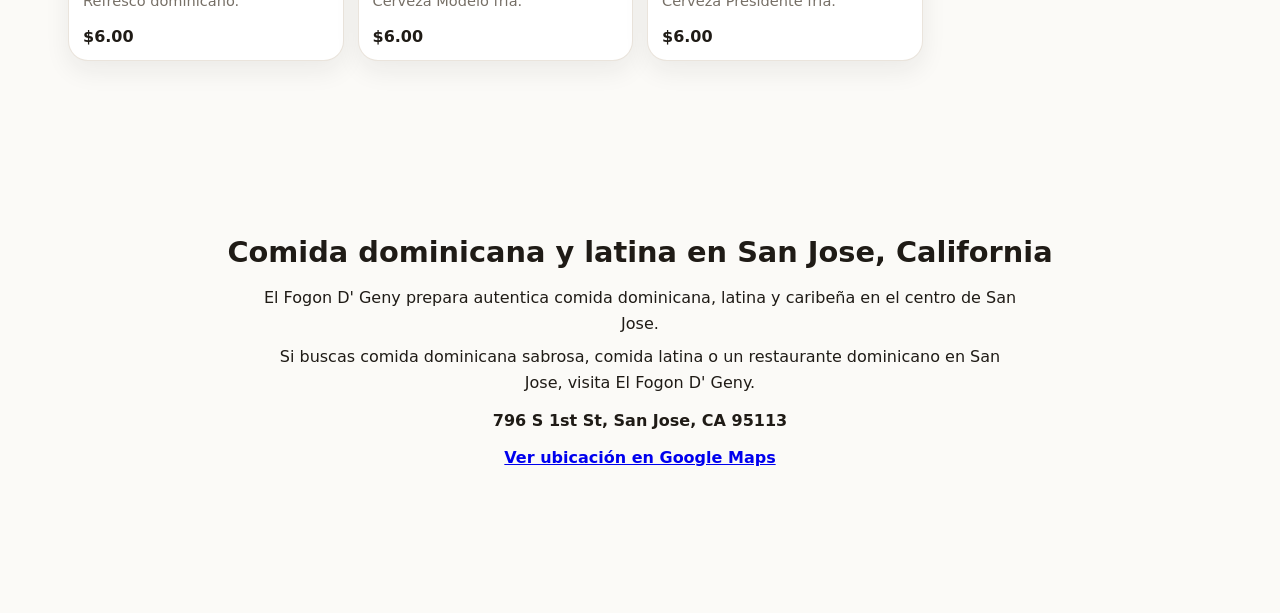
==== commit d736a275: "Update index.html" ====
--- a/index.html
+++ b/index.html
@@ -416,6 +416,6 @@
   <script src="supabase-client.js?v=105-security-consistency"></script>
   <script src="backend-config.js?v=18-mobile-fixed"></script>
   <script src="menu-data.js?v=60-public-catalog"></script>
-  <script src="app.js?v=105-security-consistency"></script>
+  <script src="app.js?v=105-category-close"></script>
 </body>
 </html>
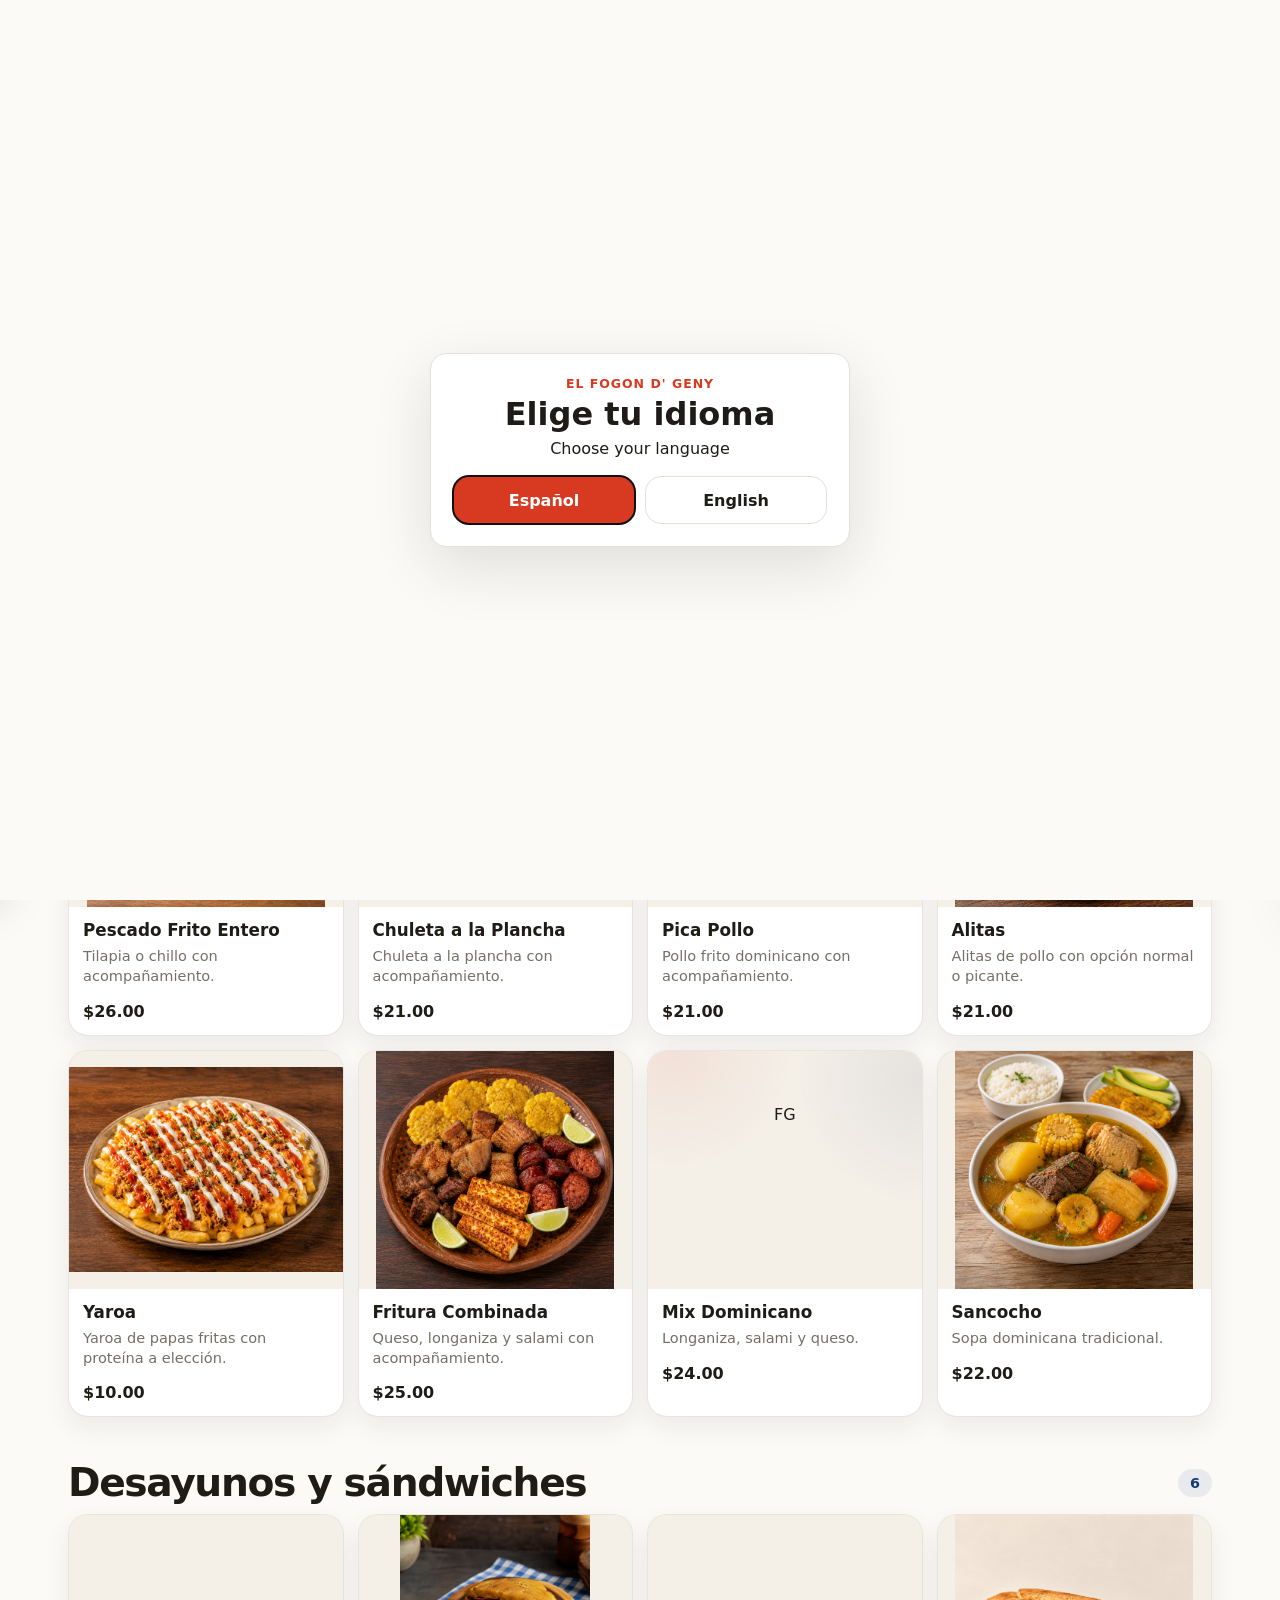
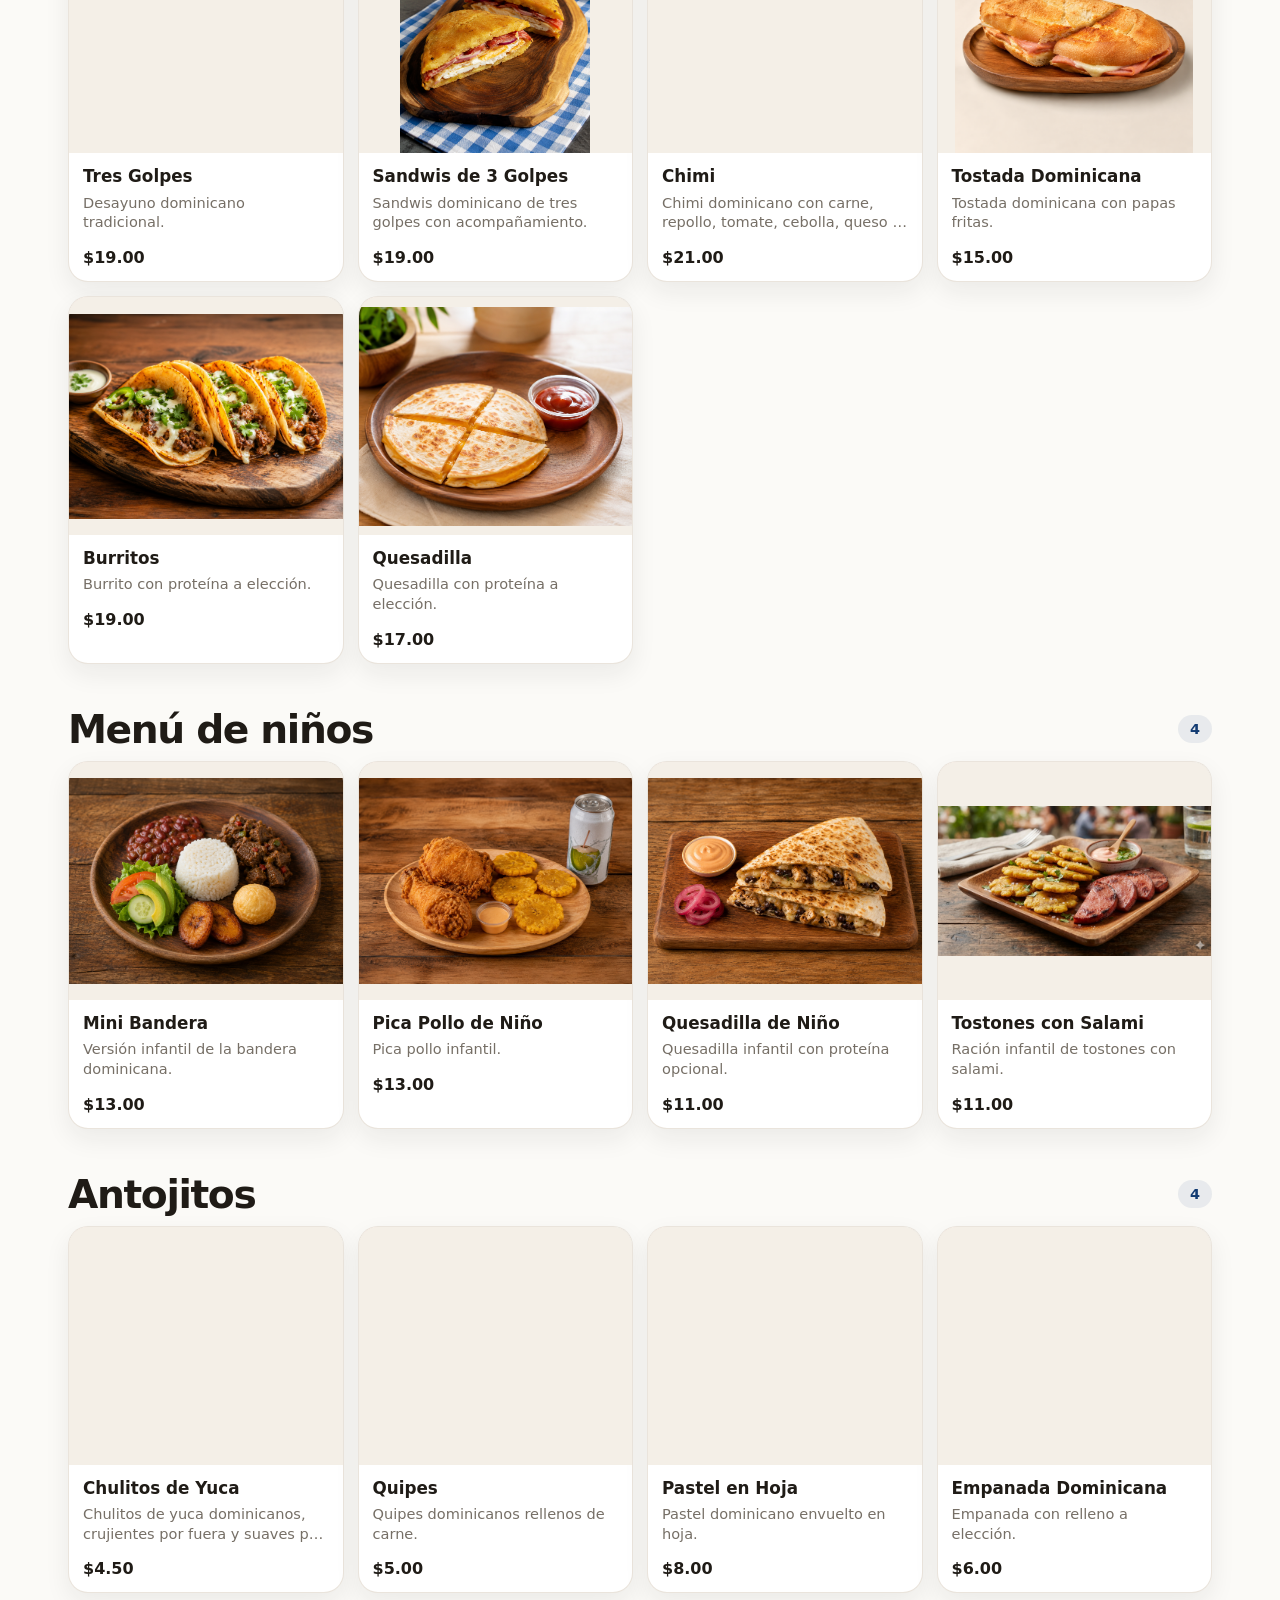
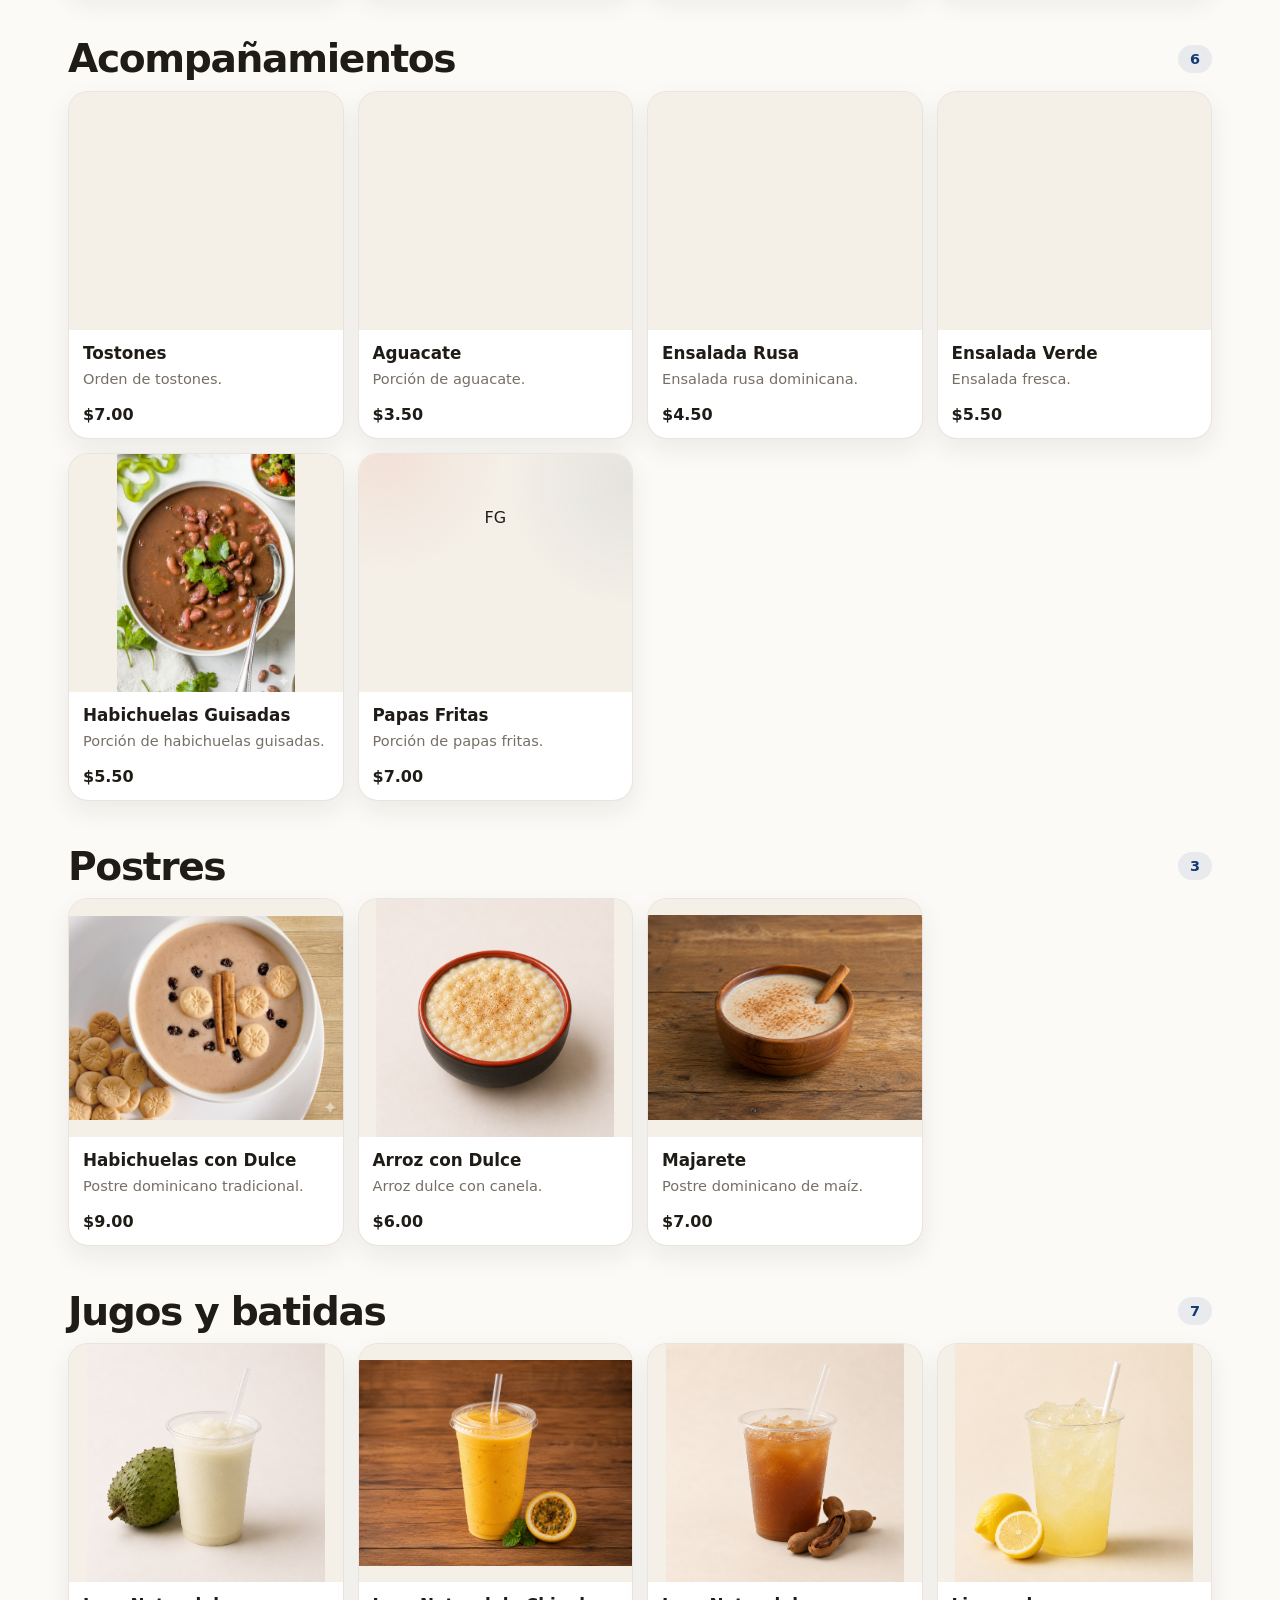
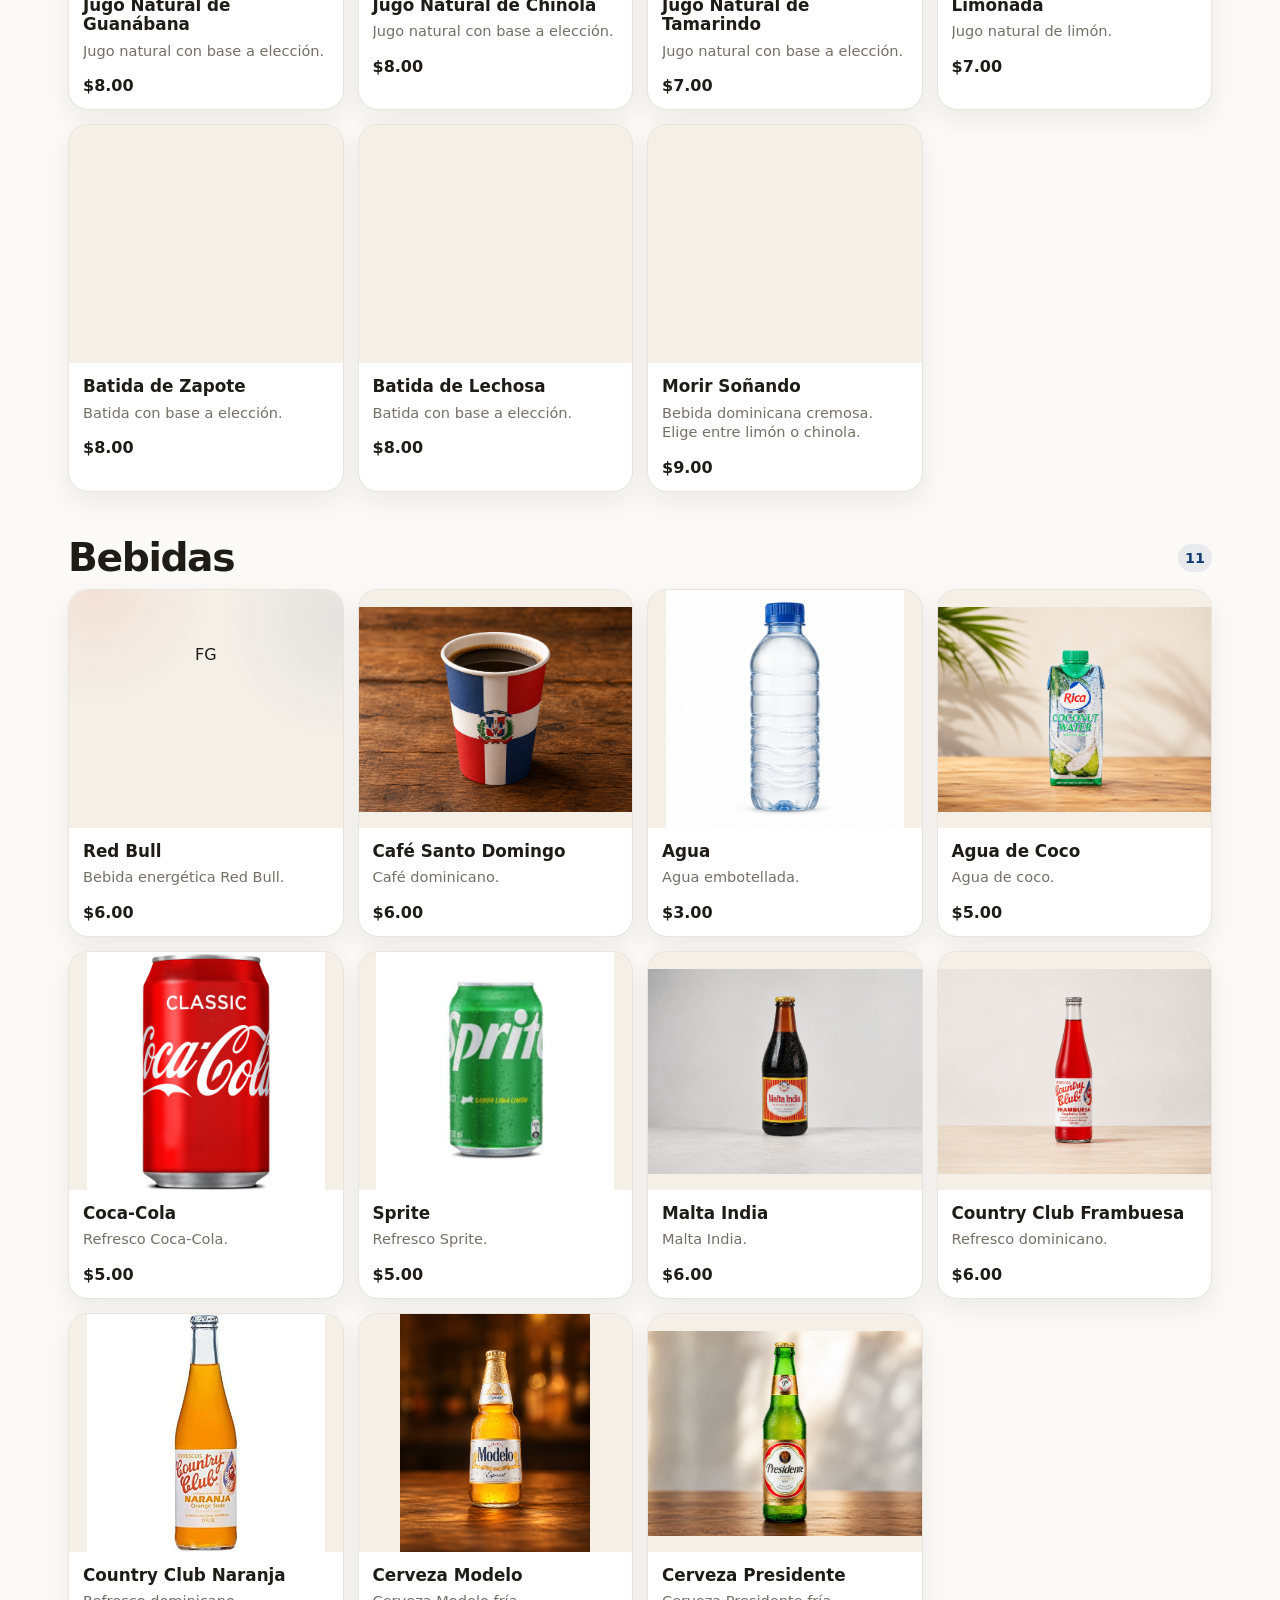
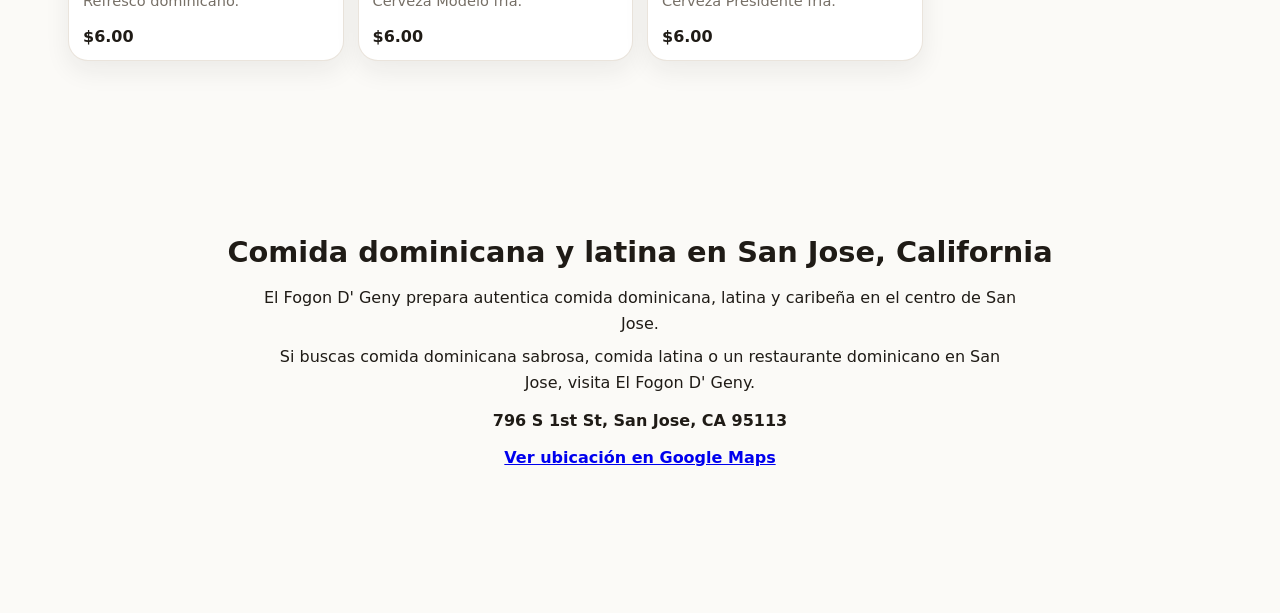
==== commit 10b1ea07: "Update index.html" ====
--- a/index.html
+++ b/index.html
@@ -28,7 +28,7 @@
   <meta name="twitter:description" content="Autentica comida dominicana en San Jose, California.">
   <meta name="twitter:image" content="https://el-fongo-geny.github.io/el-fongon-dgeny/assets/images/logo.png">
 
-  <link rel="stylesheet" href="style.css?v=104.8a2-cart-modal-priority">
+  <link rel="stylesheet" href="style.css?v=105-kiosk-review-back">
 
   <script type="application/ld+json">
   {
@@ -389,7 +389,13 @@
         <h2 id="kioskPaymentTitle">Realiza el pago en el dispositivo Clover</h2>
         <p id="kioskPaymentMessage">Acerca, inserta o desliza tu tarjeta. No cierres esta pantalla.</p>
         <strong id="kioskPaymentTotal">$0.00</strong>
+        <p id="kioskReviewStaffMessage" class="kiosk-review-staff-message" role="status" hidden>
+          El pedido quedó registrado. Avisa al personal para que compruebe el cobro en Clover. No intentes pagar otra vez.
+        </p>
         <button id="cancelKioskPaymentButton" class="secondary-btn full" type="button">Cancelar pago y volver al menú</button>
+        <button id="leaveKioskReviewButton" class="primary-btn full" type="button" hidden>
+          Volver al menú
+        </button>
       </div>
 
 <div id="orderThanksStep" class="order-thanks-step" hidden>
@@ -416,6 +422,6 @@
   <script src="supabase-client.js?v=105-security-consistency"></script>
   <script src="backend-config.js?v=18-mobile-fixed"></script>
   <script src="menu-data.js?v=60-public-catalog"></script>
-  <script src="app.js?v=105-category-close"></script>
+  <script src="app.js?v=105-kiosk-review-back"></script>
 </body>
 </html>
